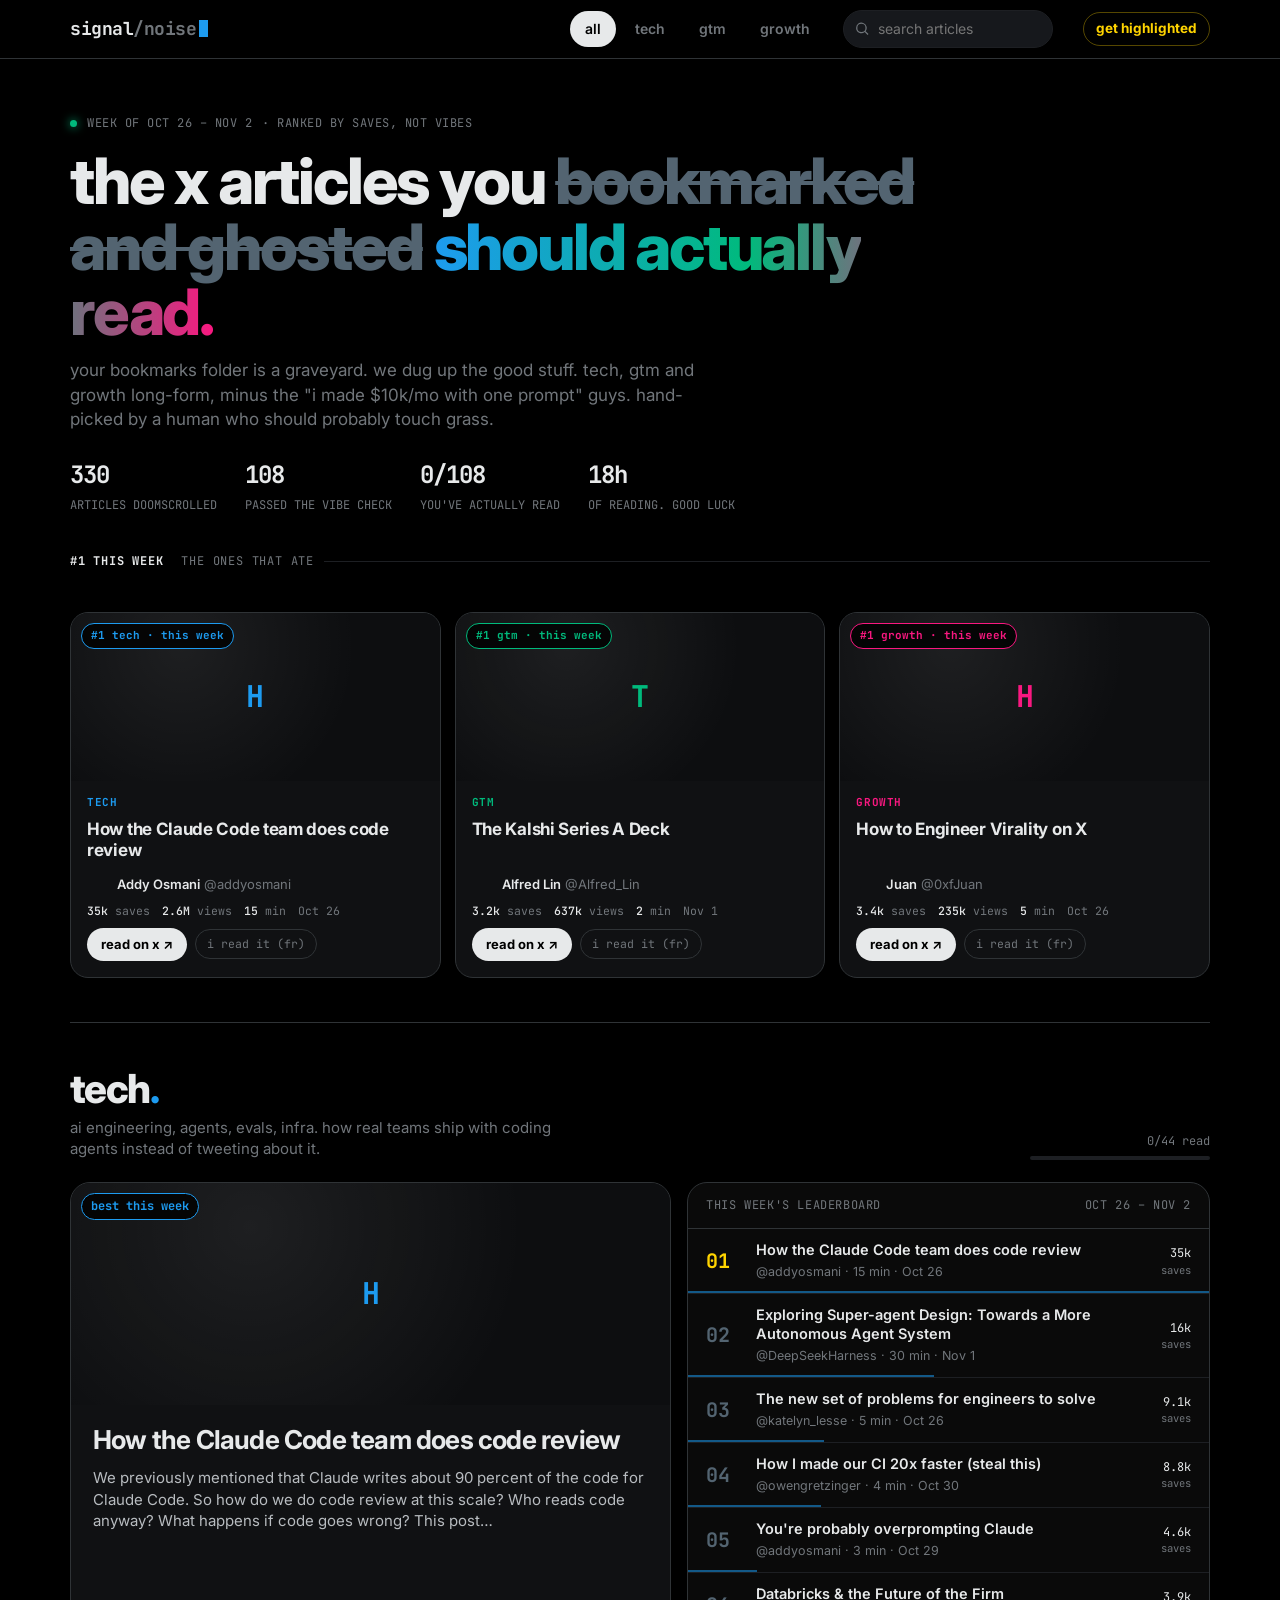
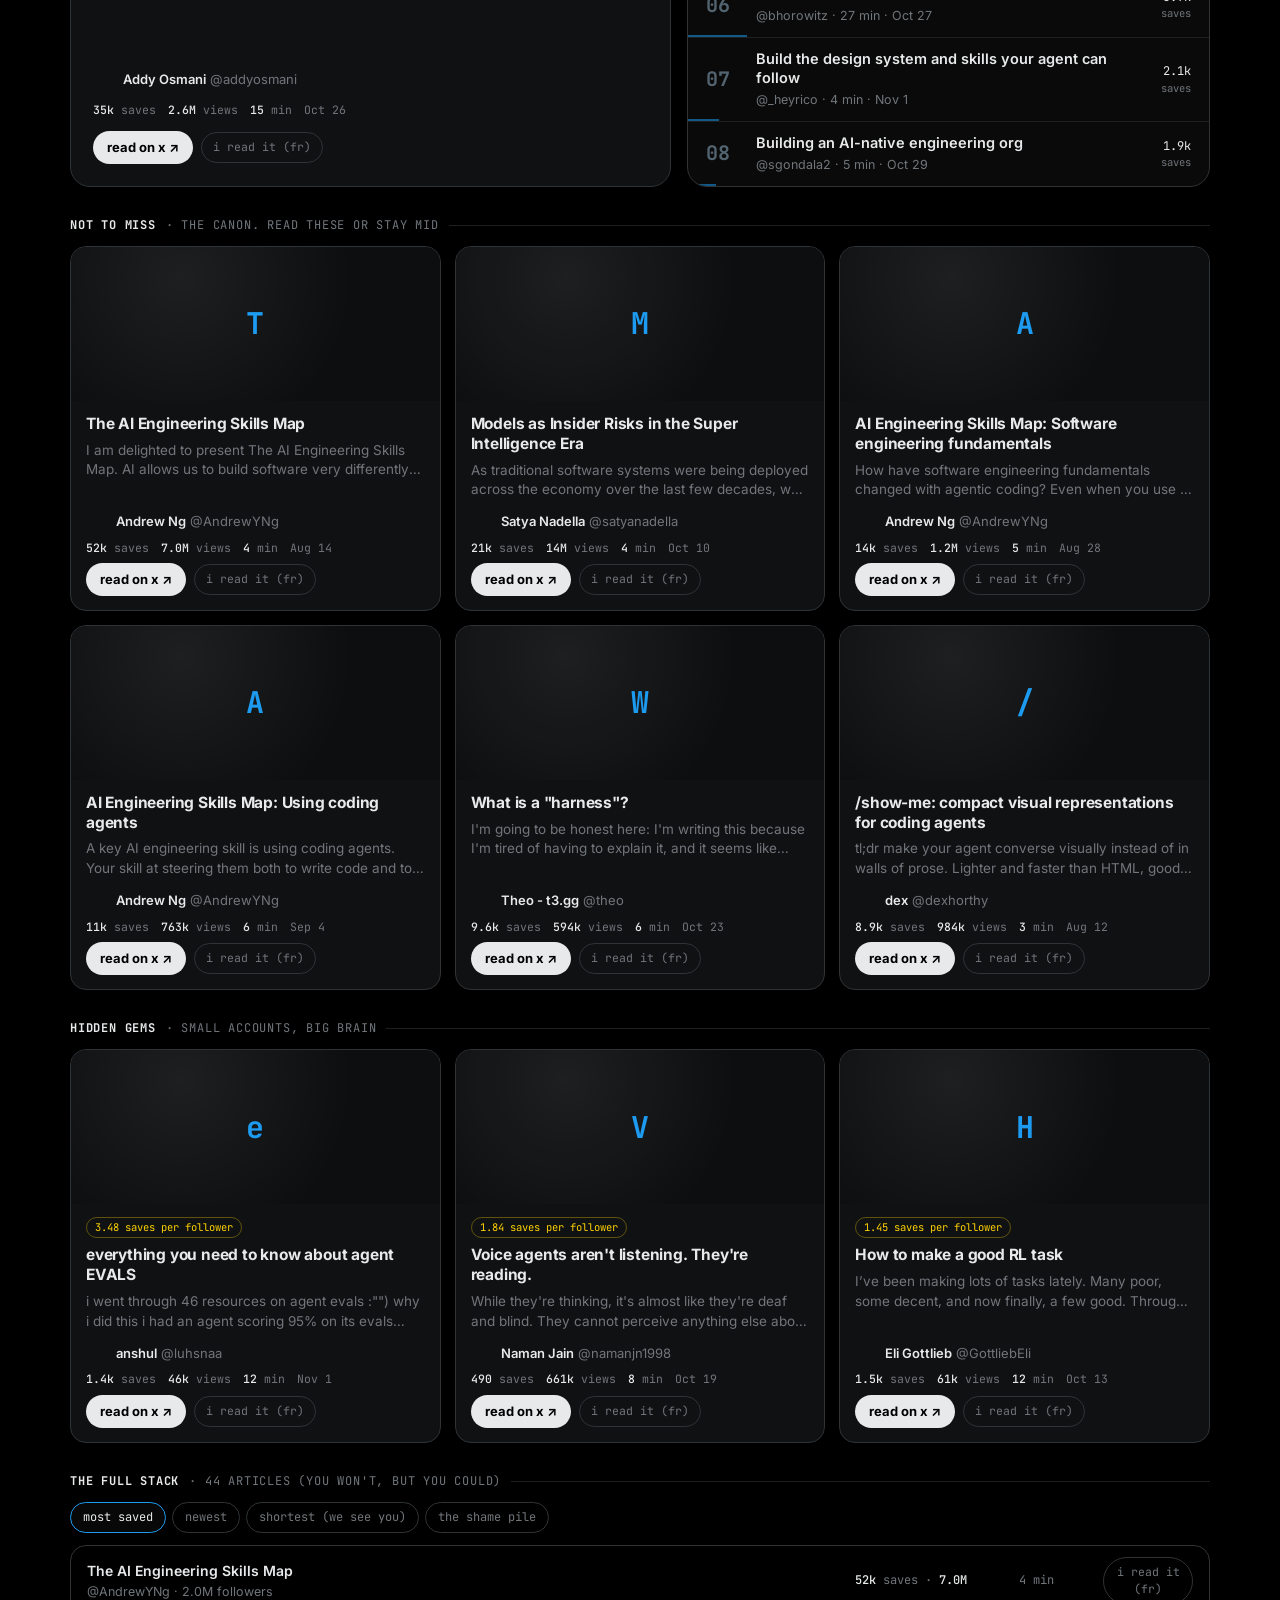
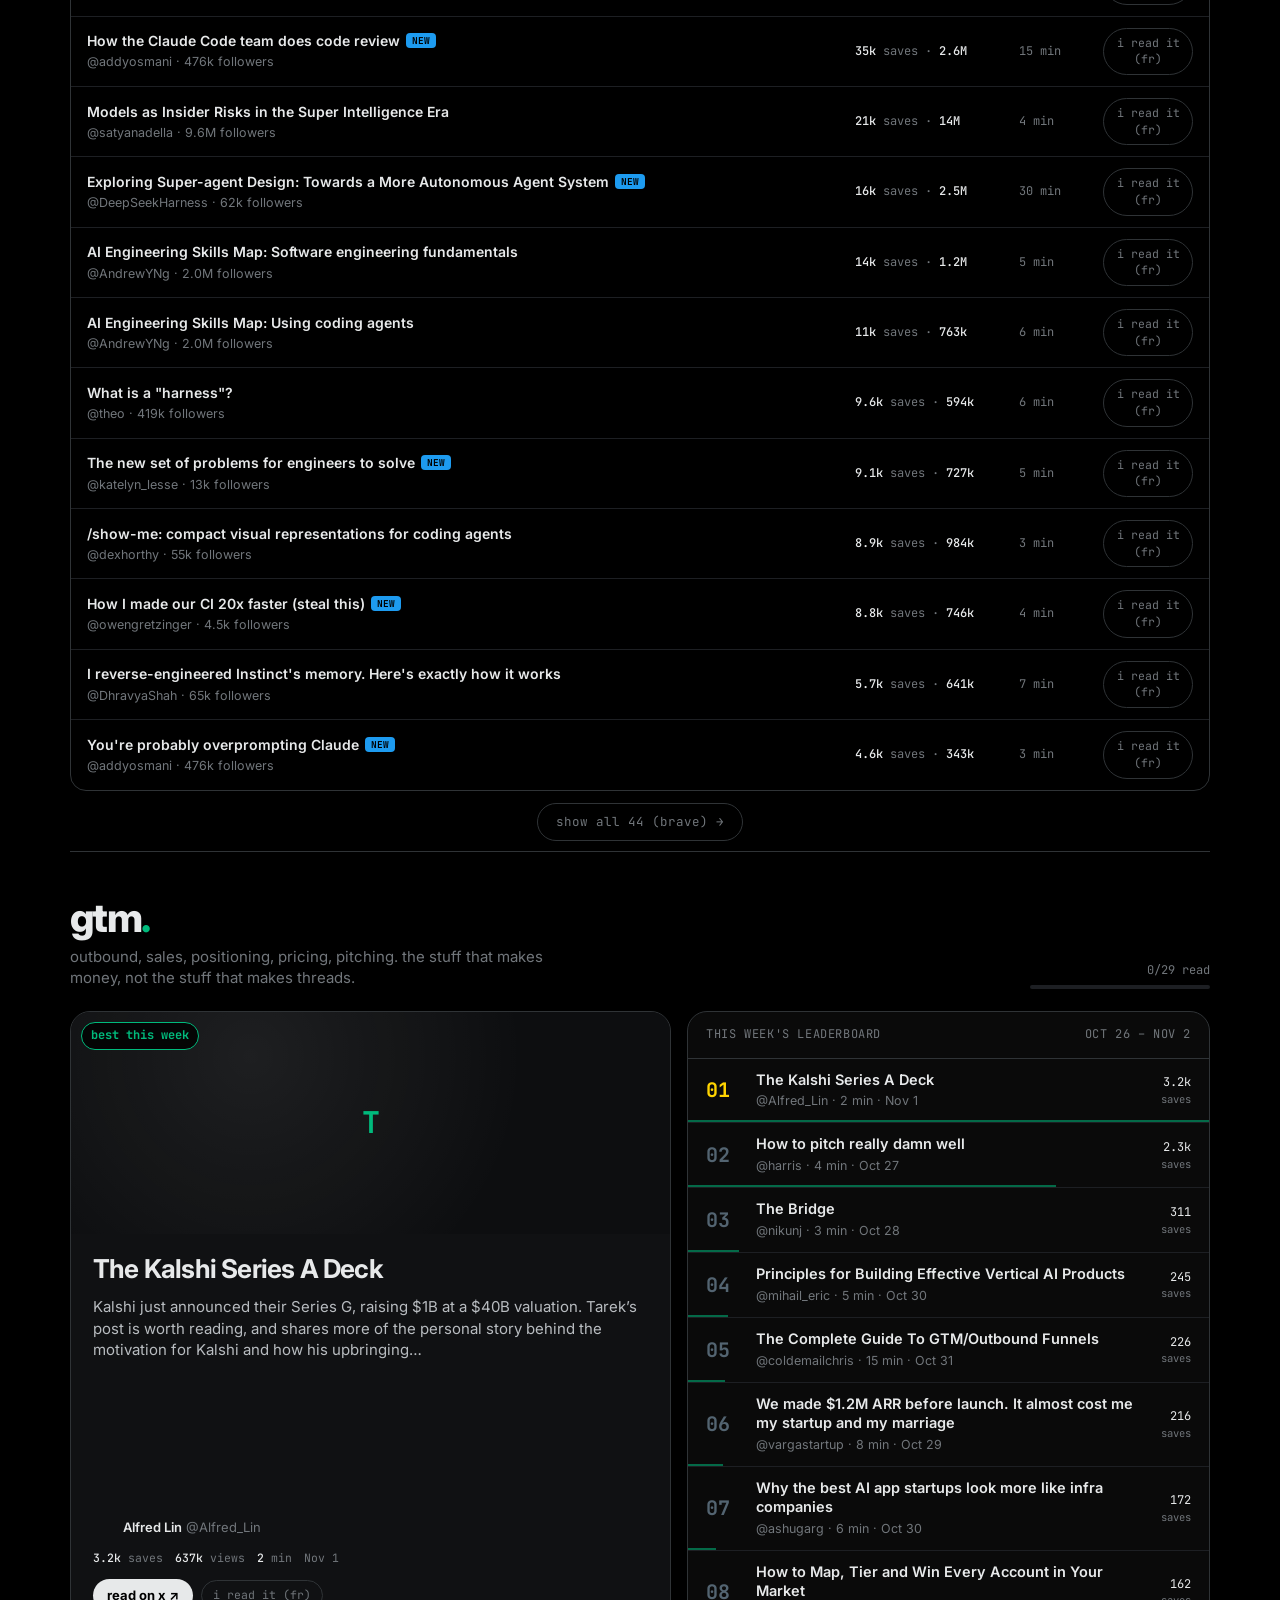
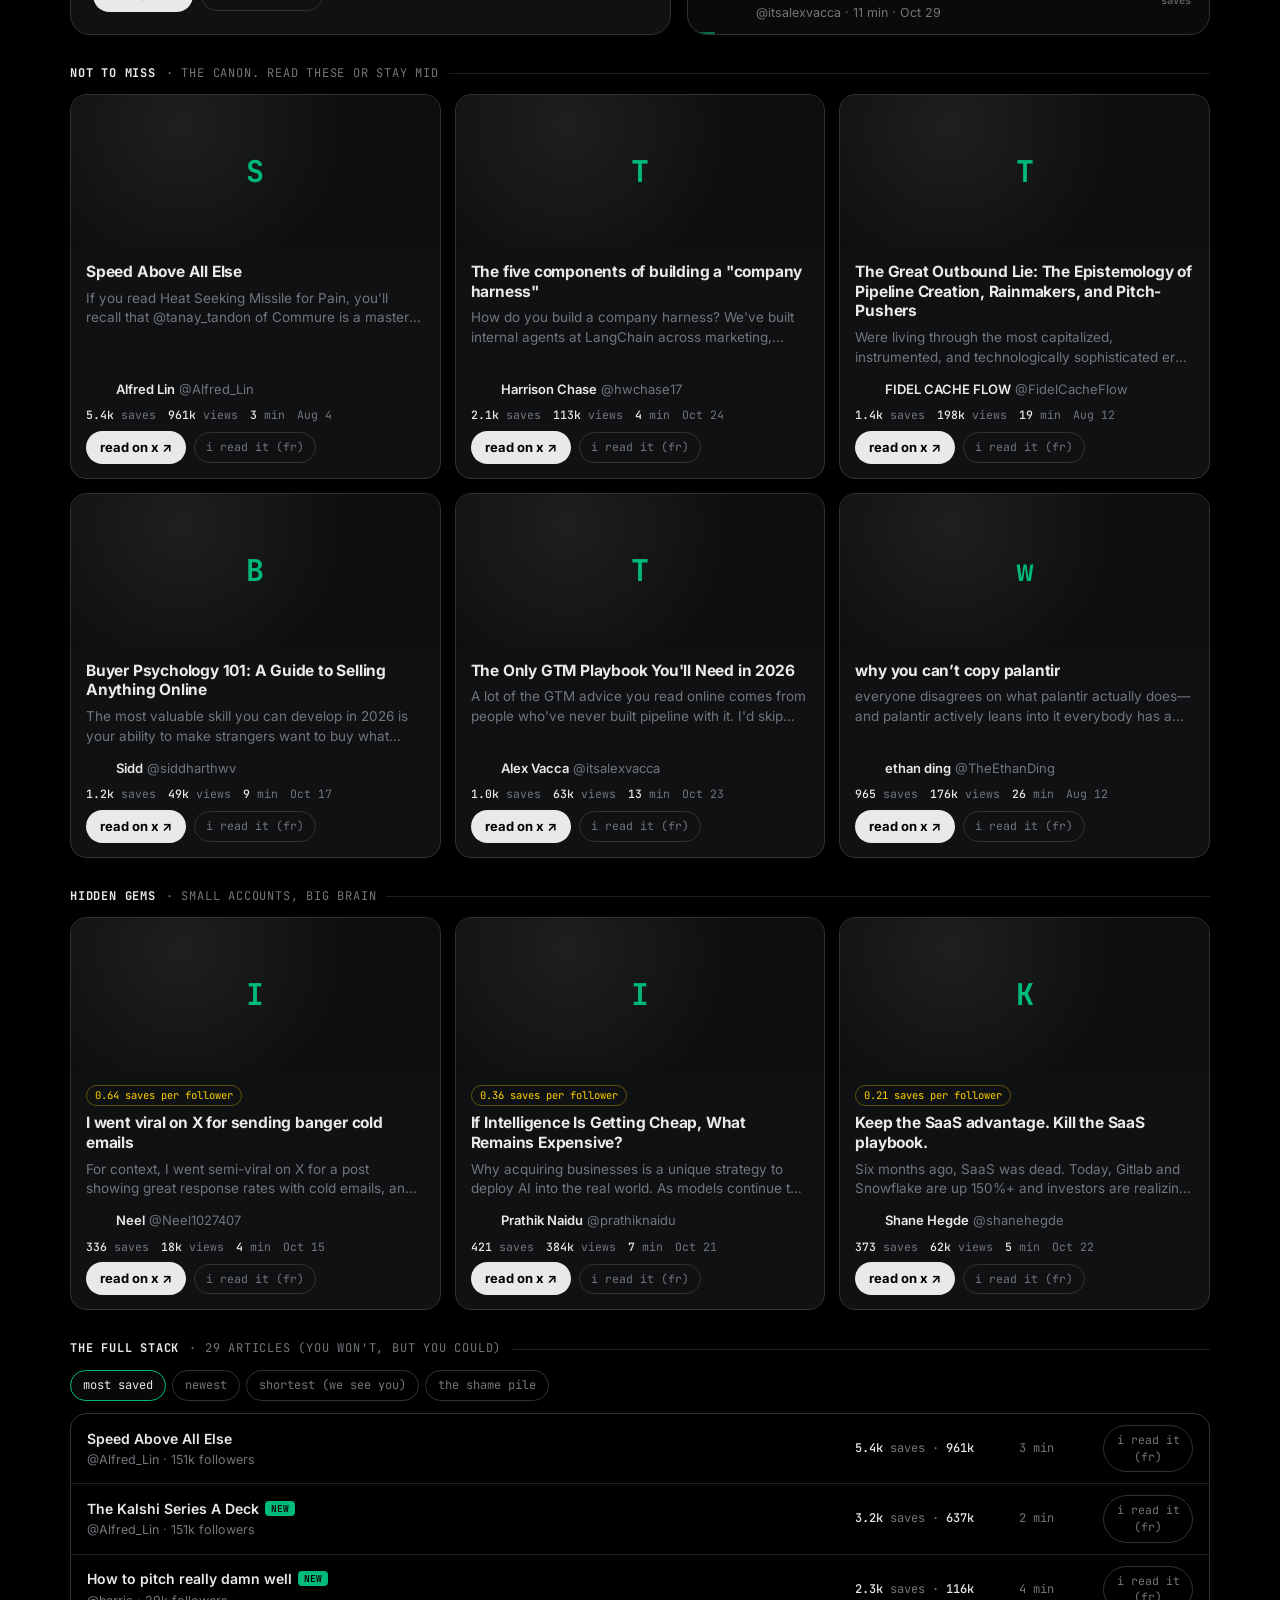
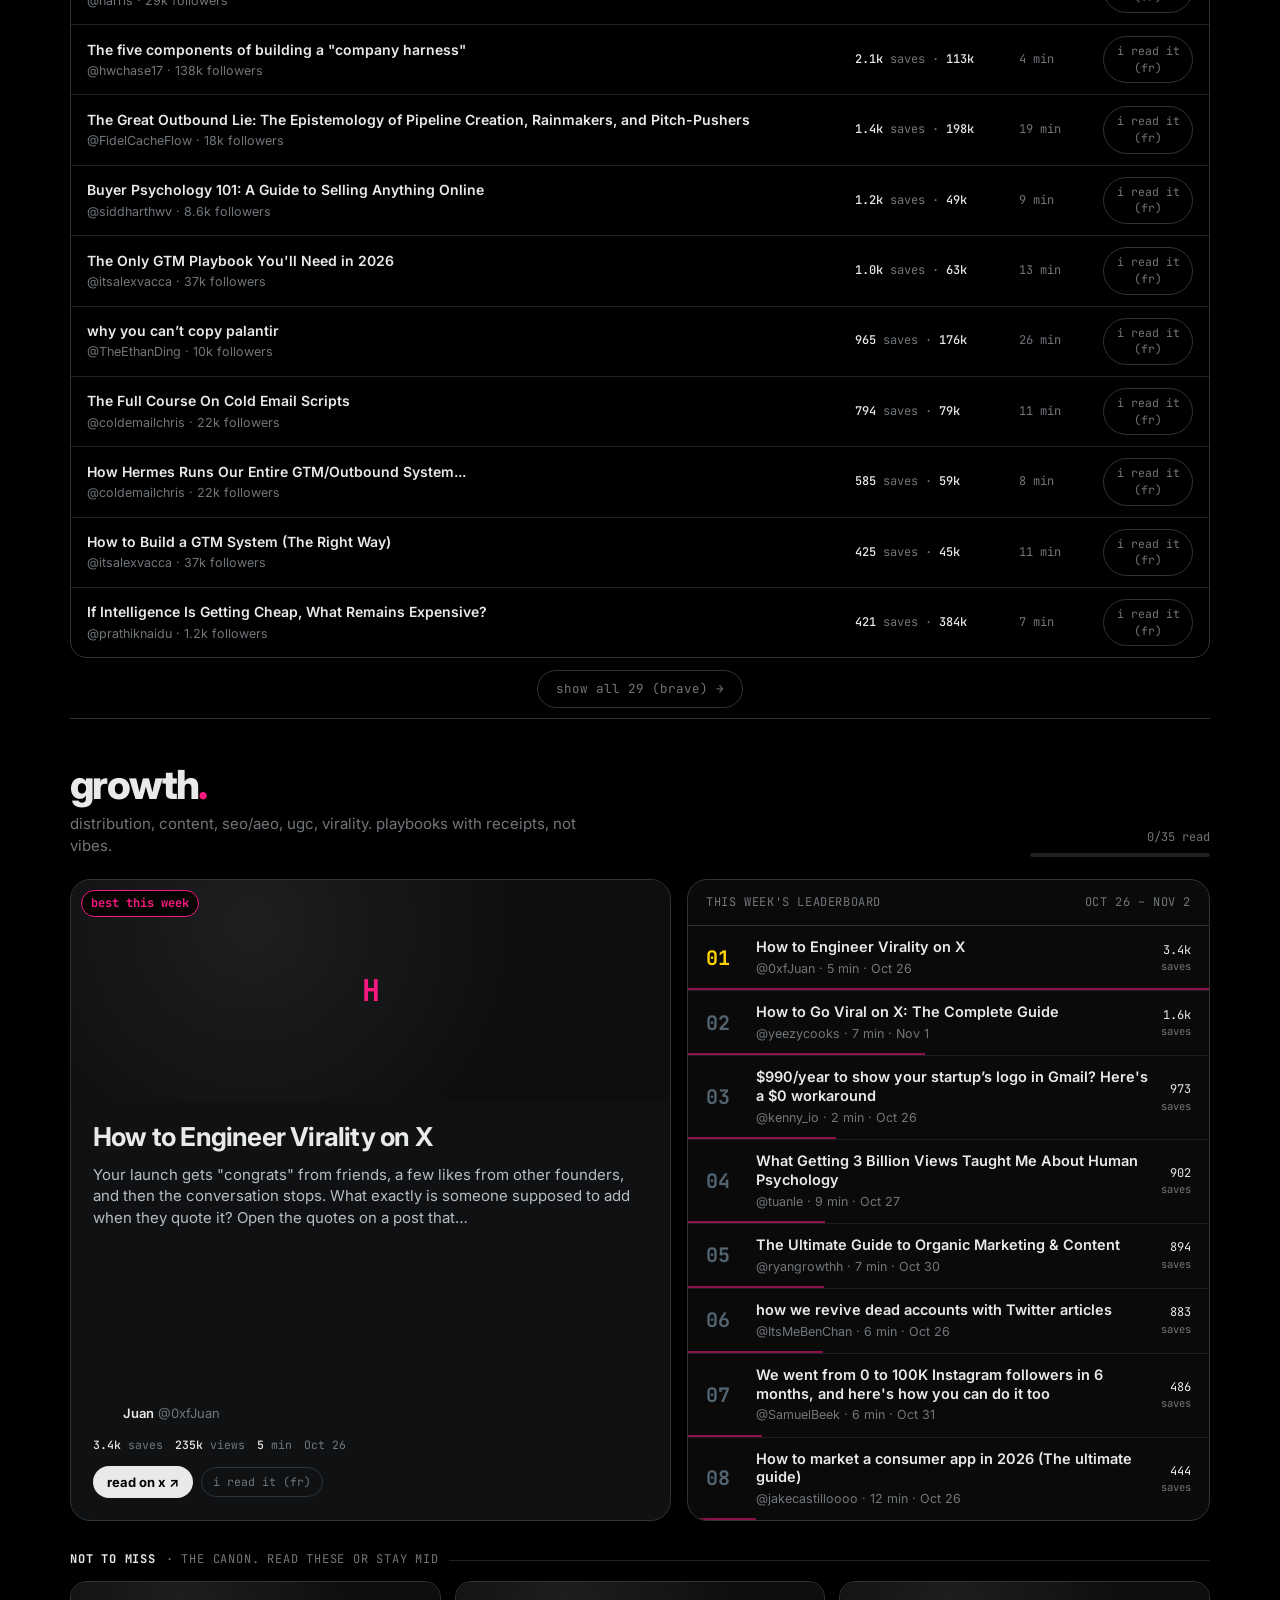
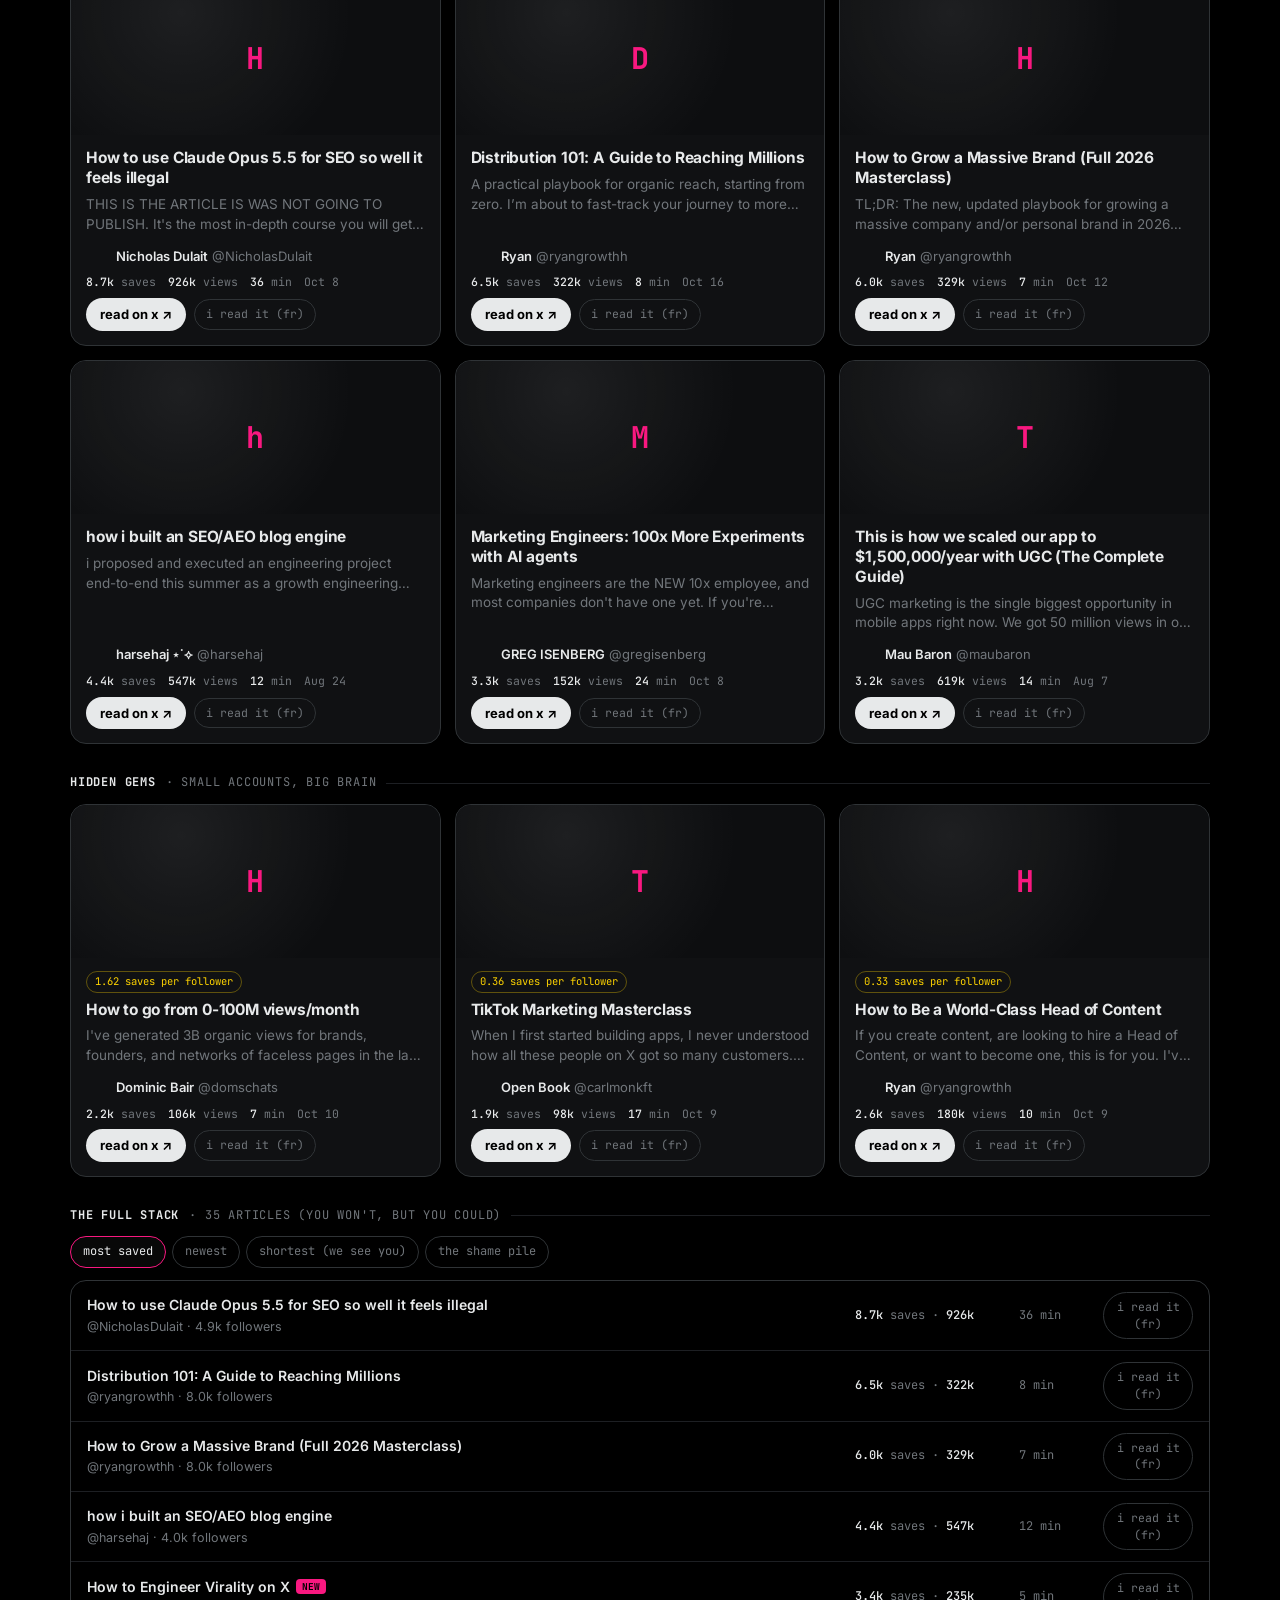
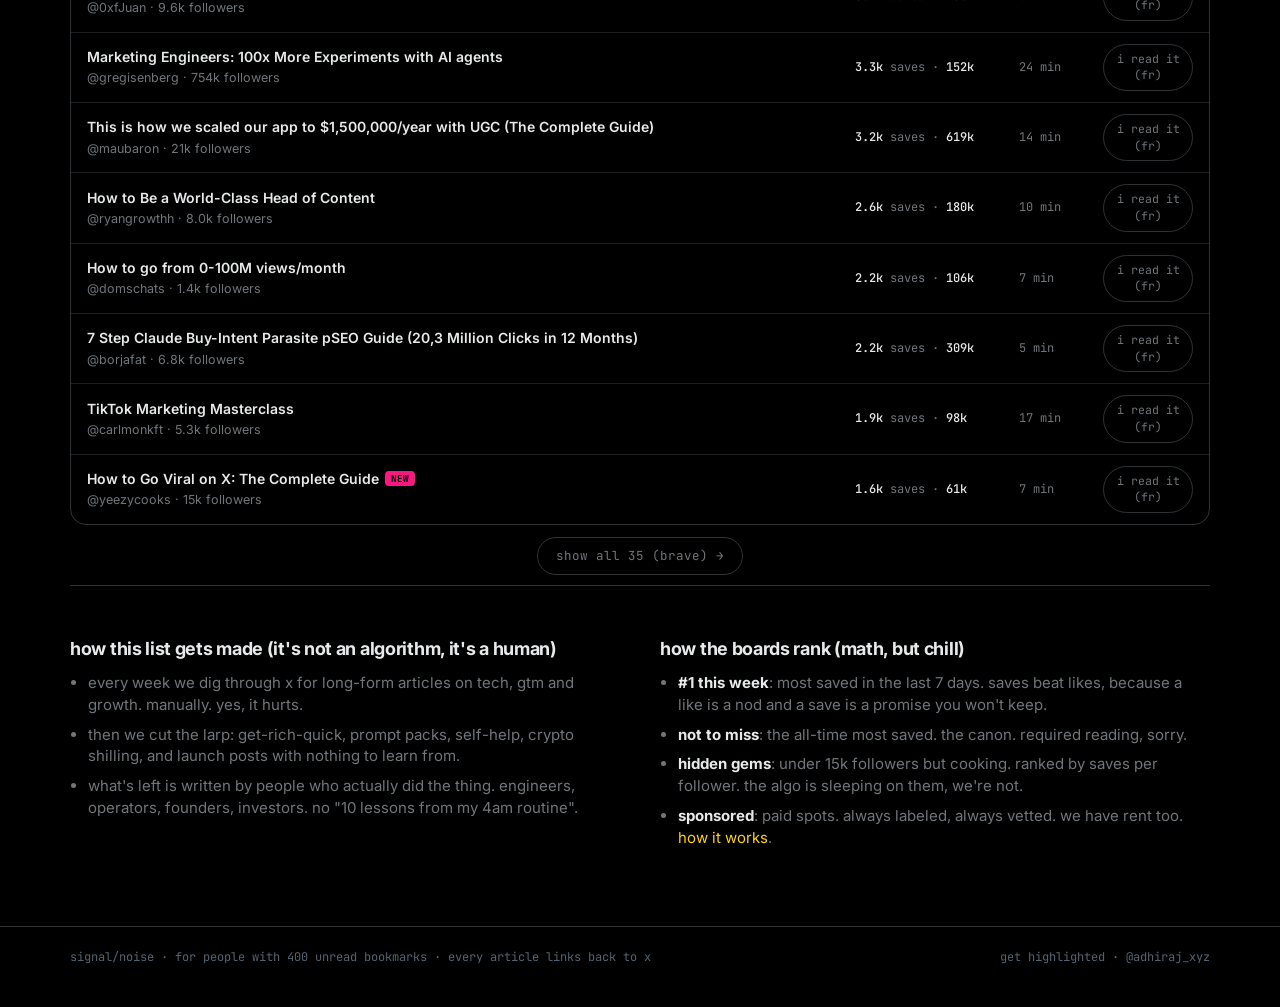
==== index.html @ 2ed7dfb1 "simple static site: no login, no backend" ====
<!doctype html>
<html lang="en">
<head>
<meta charset="utf-8">
<meta name="viewport" content="width=device-width,initial-scale=1">
<title>signal/noise · the x articles worth reading (no larp)</title>
<meta name="description" content="Your X bookmarks are a graveyard. We dug up the good tech, GTM and growth articles. Hand-picked, no larp, ranked weekly by saves.">
<meta name="robots" content="index,follow">
<meta property="og:title" content="signal/noise · the x articles worth reading">
<meta property="og:description" content="Your X bookmarks are a graveyard. We dug up the good tech, GTM and growth articles. Hand-picked, no larp, ranked weekly by saves.">
<meta property="og:type" content="website">
<meta name="twitter:card" content="summary_large_image">
<meta name="theme-color" content="#000000">
<link rel="icon" href="data:image/svg+xml,%3Csvg xmlns='http://www.w3.org/2000/svg' viewBox='0 0 32 32'%3E%3Crect width='32' height='32' rx='7' fill='%23000'/%3E%3Crect x='8' y='7' width='5' height='18' fill='%231d9bf0'/%3E%3Crect x='15' y='12' width='4' height='13' fill='%2300ba7c'/%3E%3Crect x='21' y='17' width='4' height='8' fill='%23f91880'/%3E%3C/svg%3E">
<link rel="preconnect" href="https://fonts.googleapis.com">
<link rel="preconnect" href="https://fonts.gstatic.com" crossorigin>
<link href="https://fonts.googleapis.com/css2?family=Inter:wght@400;500;600;700;800&family=JetBrains+Mono:wght@400;500;700&display=swap" rel="stylesheet">
<link rel="stylesheet" href="styles.css">
</head>
<body><div class="top"><div class="wrap">
  <a class="logo" href="./">signal<span>/noise</span><i></i></a>
  <nav class="tabs">
    <button class="tab on" data-c="all">all</button>
    <button class="tab" data-c="tech">tech</button>
    <button class="tab" data-c="gtm">gtm</button>
    <button class="tab" data-c="growth">growth</button>
  </nav>
  <label class="search"><svg viewBox="0 0 24 24"><path d="M10.25 3.75a6.5 6.5 0 1 0 0 13 6.5 6.5 0 0 0 0-13zm-8.5 6.5a8.5 8.5 0 1 1 15.18 5.26l4.66 4.66-1.42 1.42-4.66-4.66A8.5 8.5 0 0 1 1.75 10.25z"/></svg><input id="q" placeholder="search articles" aria-label="search articles"></label>
  <div class="navr"><a class="hl-link" href="highlight.html">get highlighted</a></div>
</div></div>
<main class="wrap">
  <section class="hero" id="hero">
    <div class="kicker"><span class="dot"></span><span id="weeklabel">this week</span> · ranked by saves, not vibes</div>
    <h1>the x articles you <s>bookmarked and ghosted</s> <em>should actually read.</em></h1>
    <p class="sub">your bookmarks folder is a graveyard. we dug up the good stuff. tech, gtm and growth long-form, minus the "i made $10k/mo with one prompt" guys. hand-picked by a human who should probably touch grass.</p>
    <div class="stats">
      <div class="stat"><b id="sScraped">–</b><span>articles doomscrolled</span></div>
      <div class="stat"><b id="sKept">–</b><span>passed the vibe check</span></div>
      <div class="stat"><b id="sReadTot">0</b><span>you've actually read</span></div>
      <div class="stat"><b id="sHours">0h</b><span>of reading. good luck</span></div>
    </div>
    <div class="h4" style="margin-top:38px"><b>#1 this week</b>&nbsp;the ones that ate</div>
    <div class="podium" id="podium"></div>
    <div id="frontspons"></div>
  </section>
  <div id="sections"><div class="empty">filtering out the larp…</div></div>
  <section class="method">
    <div>
      <h4>how this list gets made (it's not an algorithm, it's a human)</h4>
      <ul>
        <li>every week we dig through x for long-form articles on tech, gtm and growth. manually. yes, it hurts.</li>
        <li>then we cut the larp: get-rich-quick, prompt packs, self-help, crypto shilling, and launch posts with nothing to learn from.</li>
        <li>what's left is written by people who actually did the thing. engineers, operators, founders, investors. no "10 lessons from my 4am routine".</li>
      </ul>
    </div>
    <div>
      <h4>how the boards rank (math, but chill)</h4>
      <ul>
        <li><b style="color:var(--tx)">#1 this week</b>: most saved in the last 7 days. saves beat likes, because a like is a nod and a save is a promise you won't keep.</li>
        <li><b style="color:var(--tx)">not to miss</b>: the all-time most saved. the canon. required reading, sorry.</li>
        <li><b style="color:var(--tx)">hidden gems</b>: under 15k followers but cooking. ranked by saves per follower. the algo is sleeping on them, we're not.</li>
        <li><b style="color:var(--tx)">sponsored</b>: paid spots. always labeled, always vetted. we have rent too. <a href="highlight.html" style="color:var(--gold)">how it works</a>.</li>
      </ul>
    </div>
  </section>
</main><footer><div class="wrap" style="display:flex;justify-content:space-between;gap:16px;flex-wrap:wrap">
  <span>signal/noise · for people with 400 unread bookmarks · every article links back to x</span>
  <span><a href="highlight.html">get highlighted</a> · <a href="https://x.com/adhiraj_xyz" target="_blank" rel="noopener">@adhiraj_xyz</a></span>
</div></footer>
<script src="js/home.js"></script>
</body>
</html>
---- styles.css ----
:root{
  --bg:#000;--panel:#0a0a0a;--card:#101113;--line:#2f3336;--line2:#1d1f23;
  --tx:#e7e9ea;--mut:#71767b;--mut2:#536471;
  --tech:#1d9bf0;--gtm:#00ba7c;--growth:#f91880;--gold:#ffd400;
  --mono:'JetBrains Mono',ui-monospace,Menlo,monospace;
}
*{box-sizing:border-box;margin:0;padding:0}
html{scroll-behavior:smooth}
body{background:var(--bg);color:var(--tx);font-family:Inter,system-ui,-apple-system,Segoe UI,sans-serif;font-size:15px;line-height:1.45;-webkit-font-smoothing:antialiased}
a{color:inherit;text-decoration:none}
button{font:inherit;color:inherit;background:none;border:0;cursor:pointer}
img{display:block}
.wrap{max-width:1180px;margin:0 auto;padding:0 20px}

/* top bar */
.top{position:sticky;top:0;z-index:20;background:rgba(0,0,0,.72);backdrop-filter:blur(14px);border-bottom:1px solid var(--line)}
.top .wrap{display:flex;align-items:center;gap:18px;height:58px}
.logo{font-family:var(--mono);font-weight:700;font-size:18px;letter-spacing:-.5px;white-space:nowrap}
.logo span{color:var(--mut)}
.logo i{font-style:normal;display:inline-block;width:9px;height:17px;background:var(--tech);margin-left:3px;vertical-align:-2px;animation:blink 1.1s steps(1) infinite}
@keyframes blink{50%{opacity:0}}
.tabs{display:flex;gap:4px;margin-left:auto}
.tabs.hide{display:none}
.tab{padding:7px 14px;border-radius:999px;font-weight:600;font-size:14px;color:var(--mut);border:1px solid transparent;transition:.15s}
.tab:hover{color:var(--tx);background:#16181c}
.tab.on{color:#000;background:var(--tx)}
.tab[data-c=tech].on{background:var(--tech);color:#fff}
.tab[data-c=gtm].on{background:var(--gtm);color:#fff}
.tab[data-c=growth].on{background:var(--growth);color:#fff}
.search{position:relative}
.search input{width:210px;background:#16181c;border:1px solid var(--line2);border-radius:999px;padding:8px 14px 8px 34px;color:var(--tx);font:inherit;font-size:14px;outline:none}
.search input:focus{border-color:var(--tech);background:#000}
.search svg{position:absolute;left:12px;top:50%;transform:translateY(-50%);width:15px;fill:var(--mut)}

/* hero */
.hero{padding:56px 0 34px;border-bottom:1px solid var(--line)}
.kicker{font-family:var(--mono);font-size:12px;color:var(--mut);letter-spacing:.5px;text-transform:uppercase;display:flex;gap:10px;align-items:center;flex-wrap:wrap}
.kicker .dot{width:7px;height:7px;border-radius:50%;background:var(--gtm);box-shadow:0 0 10px var(--gtm)}
h1{font-size:clamp(34px,5.4vw,64px);line-height:1.02;letter-spacing:-2.2px;font-weight:800;margin:16px 0 14px;max-width:880px}
h1 s{color:var(--mut2);text-decoration-thickness:4px}
h1 em{font-style:normal;background:linear-gradient(90deg,var(--tech),var(--gtm) 55%,var(--growth));-webkit-background-clip:text;background-clip:text;color:transparent}
.sub{color:var(--mut);font-size:17px;max-width:640px}
.stats{display:flex;gap:28px;margin-top:26px;flex-wrap:wrap}
.stat b{display:block;font-family:var(--mono);font-size:24px;font-weight:700;letter-spacing:-1px}
.stat span{font-size:12px;color:var(--mut);font-family:var(--mono);text-transform:uppercase}

/* podium */
.podium{display:grid;grid-template-columns:repeat(3,1fr);gap:14px;padding:30px 0 10px}
.pod{border:1px solid var(--line);border-radius:18px;overflow:hidden;background:var(--card);display:flex;flex-direction:column;transition:.18s;position:relative}
.pod:hover{border-color:var(--c);transform:translateY(-2px)}
.pod .cv{aspect-ratio:2.2/1;overflow:hidden;background:#16181c}
.pod .cv img{width:100%;height:100%;object-fit:cover;transition:.4s}
.pod:hover .cv img{transform:scale(1.04)}
.pod .bd{padding:14px 16px 16px;display:flex;flex-direction:column;gap:8px;flex:1}
.pod h3{font-size:17px;line-height:1.25;letter-spacing:-.3px}
.lane{font-family:var(--mono);font-size:11px;font-weight:700;letter-spacing:.6px;text-transform:uppercase;color:var(--c)}
.crown{position:absolute;top:10px;left:10px;background:#000c;border:1px solid var(--c);color:var(--c);font-family:var(--mono);font-size:11px;font-weight:700;padding:4px 9px;border-radius:999px;backdrop-filter:blur(6px)}

/* sections */
.sec{padding:46px 0 10px;border-bottom:1px solid var(--line)}
.sechead{display:flex;align-items:flex-end;justify-content:space-between;gap:20px;margin-bottom:22px;flex-wrap:wrap}
.sechead h2{font-size:40px;letter-spacing:-1.6px;font-weight:800;line-height:1}
.sechead h2 span{color:var(--c)}
.sechead p{color:var(--mut);max-width:520px;margin-top:8px}
.prog{font-family:var(--mono);font-size:12px;color:var(--mut);text-align:right}
.bar{width:180px;height:4px;background:#1d1f23;border-radius:4px;margin-top:6px;overflow:hidden}
.bar i{display:block;height:100%;background:var(--c);transition:.3s}

.h4{font-family:var(--mono);font-size:12px;letter-spacing:.8px;text-transform:uppercase;color:var(--mut);margin:30px 0 12px;display:flex;align-items:center;gap:10px}
.h4::after{content:"";flex:1;height:1px;background:var(--line2)}
.h4 b{color:var(--tx)}

.grid1{display:grid;grid-template-columns:1.15fr 1fr;gap:16px}
.feat{border:1px solid var(--line);border-radius:20px;overflow:hidden;background:var(--card);display:flex;flex-direction:column;position:relative}
.feat .cv{aspect-ratio:2.7/1;background:#16181c;overflow:hidden}
.feat .cv img{width:100%;height:100%;object-fit:cover}
.feat .bd{padding:20px 22px 22px;display:flex;flex-direction:column;gap:12px;flex:1}
.feat h3{font-size:26px;line-height:1.15;letter-spacing:-.8px}
.feat p{color:#b8bcc0;font-size:15px}
.feat .crown{font-size:12px}

.board{border:1px solid var(--line);border-radius:20px;background:var(--panel);overflow:hidden}
.board .bh{padding:14px 18px;border-bottom:1px solid var(--line);display:flex;justify-content:space-between;font-family:var(--mono);font-size:12px;color:var(--mut);text-transform:uppercase;letter-spacing:.6px}
.row{display:grid;grid-template-columns:38px 1fr auto;gap:12px;align-items:center;padding:12px 18px;border-bottom:1px solid var(--line2);transition:.12s;position:relative}
.row:last-child{border-bottom:0}
.row:hover{background:#0f1012}
.rk{font-family:var(--mono);font-weight:700;font-size:20px;color:var(--mut2)}
.row:nth-child(2) .rk{color:var(--gold)}
.row .tt{font-weight:600;font-size:14.5px;line-height:1.3;display:-webkit-box;-webkit-line-clamp:2;-webkit-box-orient:vertical;overflow:hidden}
.row .mt{font-size:12.5px;color:var(--mut);margin-top:3px}
.sv{font-family:var(--mono);font-size:12px;color:var(--tx);text-align:right;white-space:nowrap}
.sv small{display:block;color:var(--mut);font-size:10.5px}
.meter{position:absolute;left:0;bottom:0;height:2px;background:var(--c);opacity:.55}

.cards{display:grid;grid-template-columns:repeat(3,1fr);gap:14px}
.card{border:1px solid var(--line);border-radius:16px;background:var(--card);overflow:hidden;display:flex;flex-direction:column;transition:.16s;position:relative}
.card:hover{border-color:#536471}
.card .cv{aspect-ratio:2.4/1;background:#16181c;overflow:hidden}
.card .cv img{width:100%;height:100%;object-fit:cover}
.card .bd{padding:13px 15px 14px;display:flex;flex-direction:column;gap:7px;flex:1}
.card h3{font-size:15.5px;line-height:1.28;letter-spacing:-.2px}
.card p{font-size:13.5px;color:var(--mut);display:-webkit-box;-webkit-line-clamp:2;-webkit-box-orient:vertical;overflow:hidden}
.gem{font-family:var(--mono);font-size:10.5px;color:var(--gold);border:1px solid #ffd40055;border-radius:999px;padding:2px 8px;align-self:flex-start}

.by{display:flex;align-items:center;gap:8px;font-size:13px;color:var(--mut);margin-top:auto;padding-top:4px}
.by img{width:22px;height:22px;border-radius:50%;background:#222}
.by b{color:var(--tx);font-weight:600}
.nums{display:flex;gap:12px;font-family:var(--mono);font-size:11.5px;color:var(--mut);flex-wrap:wrap}
.nums span b{color:var(--tx);font-weight:500}
.actions{display:flex;gap:8px;align-items:center}
.read{font-size:13px;font-weight:700;padding:7px 14px;border-radius:999px;background:var(--tx);color:#000;transition:.15s}
.read:hover{background:#d7dbdc}
.chk{font-family:var(--mono);font-size:11.5px;color:var(--mut);padding:6px 11px;border-radius:999px;border:1px solid var(--line);transition:.15s}
.chk:hover{color:var(--tx);border-color:var(--mut2)}
.chk.done{color:var(--gtm);border-color:#00ba7c66}
.isread{opacity:.5}
.isread:hover{opacity:1}
.ph{width:100%;height:100%;display:flex;align-items:center;justify-content:center;font-family:var(--mono);font-size:30px;font-weight:700;color:var(--c);background:radial-gradient(circle at 30% 20%,#ffffff12,transparent 60%),#0d0e10}

/* full list */
.ctrl{display:flex;gap:6px;flex-wrap:wrap;margin-bottom:12px}
.pill{font-family:var(--mono);font-size:12px;padding:6px 12px;border-radius:999px;border:1px solid var(--line);color:var(--mut)}
.pill.on{color:var(--tx);border-color:var(--c);background:#ffffff08}
.list{border:1px solid var(--line);border-radius:16px;overflow:hidden}
.li{display:grid;grid-template-columns:1fr 150px 70px 90px;gap:14px;align-items:center;padding:11px 16px;border-bottom:1px solid var(--line2);font-size:14px}
.li:last-child{border-bottom:0}
.li:hover{background:#0c0d0f}
.li .t{font-weight:600}
.li .t small{display:block;font-weight:400;color:var(--mut);font-size:12.5px;margin-top:2px}
.li .m{font-family:var(--mono);font-size:12px;color:var(--mut)}
.li .m b{color:var(--tx);font-weight:500}
.new{font-family:var(--mono);font-size:9.5px;font-weight:700;color:#000;background:var(--c);padding:1px 6px;border-radius:4px;margin-left:6px;vertical-align:2px}
.more{display:block;margin:12px auto 0;font-family:var(--mono);font-size:12.5px;color:var(--mut);padding:9px 18px;border:1px solid var(--line);border-radius:999px}
.more:hover{color:var(--tx)}
.empty{padding:30px;text-align:center;color:var(--mut);font-family:var(--mono);font-size:13px}

.method{padding:50px 0 70px;display:grid;grid-template-columns:1fr 1fr;gap:40px;color:var(--mut)}
.method h4{color:var(--tx);font-size:18px;margin-bottom:10px;letter-spacing:-.3px}
.method li{margin:0 0 8px 18px}
.method code{font-family:var(--mono);font-size:12.5px;background:#16181c;padding:1px 6px;border-radius:5px;color:var(--tx)}
footer{border-top:1px solid var(--line);padding:22px 0 40px;font-family:var(--mono);font-size:12px;color:var(--mut2)}

.hide{display:none!important}
@media(max-width:900px){
  .podium,.cards{grid-template-columns:1fr 1fr}
  .grid1{grid-template-columns:1fr}
  .search input{width:140px}
  .li{grid-template-columns:1fr 80px}
  .li .hm{display:none}
  .method{grid-template-columns:1fr}
}
@media(max-width:620px){
  .podium,.cards{grid-template-columns:1fr}
  .top .wrap{height:auto;flex-wrap:wrap;padding-top:10px;padding-bottom:10px}
  .tabs{margin-left:0;order:3;width:100%;overflow-x:auto}
  .search{margin-left:auto}
  .sechead h2{font-size:32px}
}

/* ---------- app additions ---------- */
.navr{display:flex;align-items:center;gap:10px;margin-left:12px}
.nl{font-size:14px;font-weight:600;color:var(--mut);padding:7px 10px;border-radius:999px}
.nl:hover{color:var(--tx)}
.hl-link{color:var(--gold);border:1px solid #ffd40055;padding:6px 12px;border-radius:999px;font-size:13.5px;font-weight:700;white-space:nowrap}
.hl-link:hover{background:#ffd40014}
.btn{display:inline-flex;align-items:center;justify-content:center;gap:6px;font-weight:700;font-size:14px;padding:9px 16px;border-radius:999px;background:var(--tx);color:#000;border:1px solid var(--tx);transition:.15s;white-space:nowrap}
.btn:hover{background:#d7dbdc}
.btn:disabled{opacity:.5;cursor:not-allowed}
.btn.ghost{background:transparent;color:var(--tx);border-color:var(--line)}
.btn.ghost:hover{border-color:var(--mut2);background:#ffffff08}
.btn.gold{background:var(--gold);border-color:var(--gold);color:#000}
.btn.gold:hover{filter:brightness(.92)}
.btn.danger{background:transparent;color:#f4212e;border-color:#f4212e66}
.btn.sm{padding:6px 12px;font-size:12.5px}
.btn.wide{width:100%;padding:12px}
.me{width:32px;height:32px;border-radius:50%;background:linear-gradient(135deg,var(--tech),var(--growth));color:#fff;font-weight:800;display:flex;align-items:center;justify-content:center;font-size:14px}

.authwrap{min-height:calc(100vh - 140px);display:flex;align-items:center;justify-content:center;padding:40px 20px}
.authcard{width:100%;max-width:420px;border:1px solid var(--line);border-radius:22px;background:var(--panel);padding:30px 28px}
.authcard h1{font-size:30px;letter-spacing:-1px;margin:0 0 6px}
.authcard .sub{font-size:15px;margin-bottom:22px}
.field{display:flex;flex-direction:column;gap:6px;margin-bottom:14px}
.field label{font-size:13px;font-weight:600;color:#c4c8cc}
.field input,.field select,.field textarea{background:#000;border:1px solid var(--line);border-radius:12px;padding:11px 13px;color:var(--tx);font:inherit;font-size:15px;outline:none;transition:.15s;width:100%}
.field textarea{min-height:80px;resize:vertical}
.field input:focus,.field select:focus,.field textarea:focus{border-color:var(--tech);box-shadow:0 0 0 3px #1d9bf022}
.field small{color:var(--mut);font-size:12px}
.msg{font-size:13.5px;border-radius:10px;padding:10px 12px;margin-bottom:14px;display:none}
.msg.err{display:block;color:#ff6b74;background:#f4212e14;border:1px solid #f4212e44}
.msg.ok{display:block;color:#3ddc97;background:#00ba7c14;border:1px solid #00ba7c44}
.alt{margin-top:18px;text-align:center;font-size:14px;color:var(--mut)}
.alt a{color:var(--tech);font-weight:600}
.perks{margin:18px 0 0;padding:16px;border:1px dashed var(--line);border-radius:14px;font-size:13.5px;color:var(--mut);list-style:none}
.perks li{margin:4px 0}.perks li::before{content:"→ ";color:var(--gtm)}

.page{padding:48px 0 70px}
.page h1{font-size:clamp(32px,4.6vw,54px);letter-spacing:-2px;line-height:1.04;margin:14px 0 14px}
.panel{border:1px solid var(--line);border-radius:18px;background:var(--panel);padding:22px}
.panel h3{font-size:18px;letter-spacing:-.3px;margin-bottom:12px}
.two{display:grid;grid-template-columns:1fr 1fr;gap:16px}
.toggle{display:flex;align-items:center;gap:10px;font-size:14px;color:#c4c8cc;cursor:pointer}
.toggle input{width:18px;height:18px;accent-color:var(--gtm)}

/* highlight page */
.tiers{display:grid;grid-template-columns:1fr 1fr;gap:16px;margin:28px 0}
.tier{display:flex;flex-direction:column;justify-content:flex-start;align-items:stretch;border:1px solid var(--line);border-radius:20px;padding:24px;background:var(--card);cursor:pointer;transition:.15s;position:relative;text-align:left;width:100%}
.tier:hover{border-color:var(--mut2)}
.tier.on{border-color:var(--gold);box-shadow:0 0 0 1px var(--gold),0 10px 40px #ffd40012}
.tier .tn{font-family:var(--mono);font-size:12px;text-transform:uppercase;letter-spacing:.7px;color:var(--mut)}
.tier .tp{font-size:40px;font-weight:800;letter-spacing:-1.5px;margin:8px 0 2px}
.tier .tp small{font-size:15px;color:var(--mut);font-weight:500;letter-spacing:0}
.tier ul{list-style:none;margin-top:14px;font-size:14px;color:#c4c8cc}
.tier li{margin:7px 0;padding-left:20px;position:relative}
.tier li::before{content:"✓";position:absolute;left:0;color:var(--gold);font-weight:700}
.tier .badge{position:absolute;top:18px;right:18px;font-family:var(--mono);font-size:10.5px;color:#000;background:var(--gold);padding:3px 8px;border-radius:999px;font-weight:700}
.hlgrid{display:grid;grid-template-columns:1.1fr .9fr;gap:20px;align-items:start}
.steps{counter-reset:s;list-style:none}
.steps li{counter-increment:s;padding:0 0 16px 40px;position:relative;color:var(--mut);font-size:14.5px}
.steps li b{color:var(--tx);display:block;font-size:15px;margin-bottom:2px}
.steps li::before{content:counter(s);position:absolute;left:0;top:0;width:26px;height:26px;border-radius:50%;border:1px solid var(--line);font-family:var(--mono);font-size:12px;display:flex;align-items:center;justify-content:center;color:var(--gold)}
.faq details{border-bottom:1px solid var(--line2);padding:14px 0}
.faq summary{cursor:pointer;font-weight:600;list-style:none}
.faq summary::after{content:"+";float:right;color:var(--mut);font-family:var(--mono)}
.faq details[open] summary::after{content:"–"}
.faq p{color:var(--mut);margin-top:8px;font-size:14.5px}
.preview-slot .card{max-width:100%}
.total{display:flex;justify-content:space-between;align-items:baseline;padding:14px 0;border-top:1px solid var(--line2);margin-top:6px}
.total b{font-size:24px;letter-spacing:-.8px}
.note{font-size:12.5px;color:var(--mut);margin-top:10px}
.mockspons{border:1px solid #ffd40055}

/* sponsored */
.spons-tag{position:absolute;top:10px;right:10px;font-family:var(--mono);font-size:10.5px;font-weight:700;color:#000;background:var(--gold);padding:3px 9px;border-radius:999px;z-index:2}
.sponsrow{display:grid;grid-template-columns:repeat(auto-fill,minmax(min(100%,560px),1fr));gap:14px;margin-top:6px}
.card.spons{border-color:#ffd40066;flex-direction:row;min-height:210px}
.card.spons .cv{width:44%;flex-shrink:0;aspect-ratio:auto}
.card.spons .spons-tag{left:10px;right:auto}
.preview-slot .card.spons{flex-direction:column}.preview-slot .card.spons .cv{width:100%;aspect-ratio:2.4/1}
@media(max-width:620px){.card.spons{flex-direction:column}.card.spons .cv{width:100%;aspect-ratio:2.4/1}}

/* admin */
.kpis{display:grid;grid-template-columns:repeat(6,1fr);gap:12px;margin:18px 0}
.kpi{border:1px solid var(--line);border-radius:14px;padding:14px 16px;background:var(--panel)}
.kpi span{font-family:var(--mono);font-size:11px;color:var(--mut);text-transform:uppercase;letter-spacing:.5px}
.kpi b{display:block;font-size:26px;letter-spacing:-1px;margin-top:4px}
.chart{display:flex;align-items:flex-end;gap:3px;height:160px;padding:10px 0 0}
.chart div{flex:1;background:var(--tech);border-radius:4px 4px 0 0;min-height:2px;position:relative;opacity:.85}
.chart div:hover{opacity:1}
.chart div i{position:absolute;inset:auto 0 0 0;background:var(--gtm);border-radius:4px 4px 0 0}
.chart-x{display:flex;justify-content:space-between;font-family:var(--mono);font-size:10.5px;color:var(--mut);margin-top:6px}
.legend{display:flex;gap:14px;font-size:12px;color:var(--mut);font-family:var(--mono)}
.legend i{display:inline-block;width:9px;height:9px;border-radius:2px;margin-right:5px;vertical-align:0}
.tbl{width:100%;border-collapse:collapse;font-size:13.5px}
.tbl th{text-align:left;font-family:var(--mono);font-size:11px;font-weight:500;text-transform:uppercase;color:var(--mut);padding:8px 10px;border-bottom:1px solid var(--line)}
.tbl td{padding:9px 10px;border-bottom:1px solid var(--line2);vertical-align:middle}
.tbl td.n{font-family:var(--mono);text-align:right}
.tbl tr:last-child td{border-bottom:0}
.adm-tabs{display:flex;gap:6px;margin:8px 0 6px;flex-wrap:wrap}
.status{font-family:var(--mono);font-size:11px;padding:2px 8px;border-radius:999px;border:1px solid var(--line)}
.status.paid{color:var(--gold);border-color:#ffd40066}.status.approved{color:var(--gtm);border-color:#00ba7c66}
.status.rejected,.status.refunded{color:#f4212e;border-color:#f4212e55}.status.created{color:var(--mut)}
.funnel div{display:grid;grid-template-columns:150px 1fr 50px;gap:10px;align-items:center;margin:8px 0;font-size:13px}
.funnel span.b{height:10px;border-radius:6px;background:var(--gold)}
.grid3{display:grid;grid-template-columns:repeat(3,1fr);gap:16px}
.toast{position:fixed;bottom:22px;left:50%;transform:translateX(-50%) translateY(20px);background:var(--tx);color:#000;font-weight:600;padding:10px 18px;border-radius:999px;font-size:14px;opacity:0;transition:.25s;z-index:50;pointer-events:none}
.toast.on{opacity:1;transform:translateX(-50%) translateY(0)}
.legal{max-width:720px}.legal h2{font-size:20px;margin:26px 0 8px}.legal p,.legal li{color:#c4c8cc;margin-bottom:10px}.legal ul{margin-left:20px}
@media(max-width:900px){.kpis{grid-template-columns:repeat(3,1fr)}.hlgrid,.two,.grid3,.tiers{grid-template-columns:1fr}.nl.hm{display:none}}
@media(max-width:620px){.kpis{grid-template-columns:1fr 1fr}.navr{margin-left:0}}
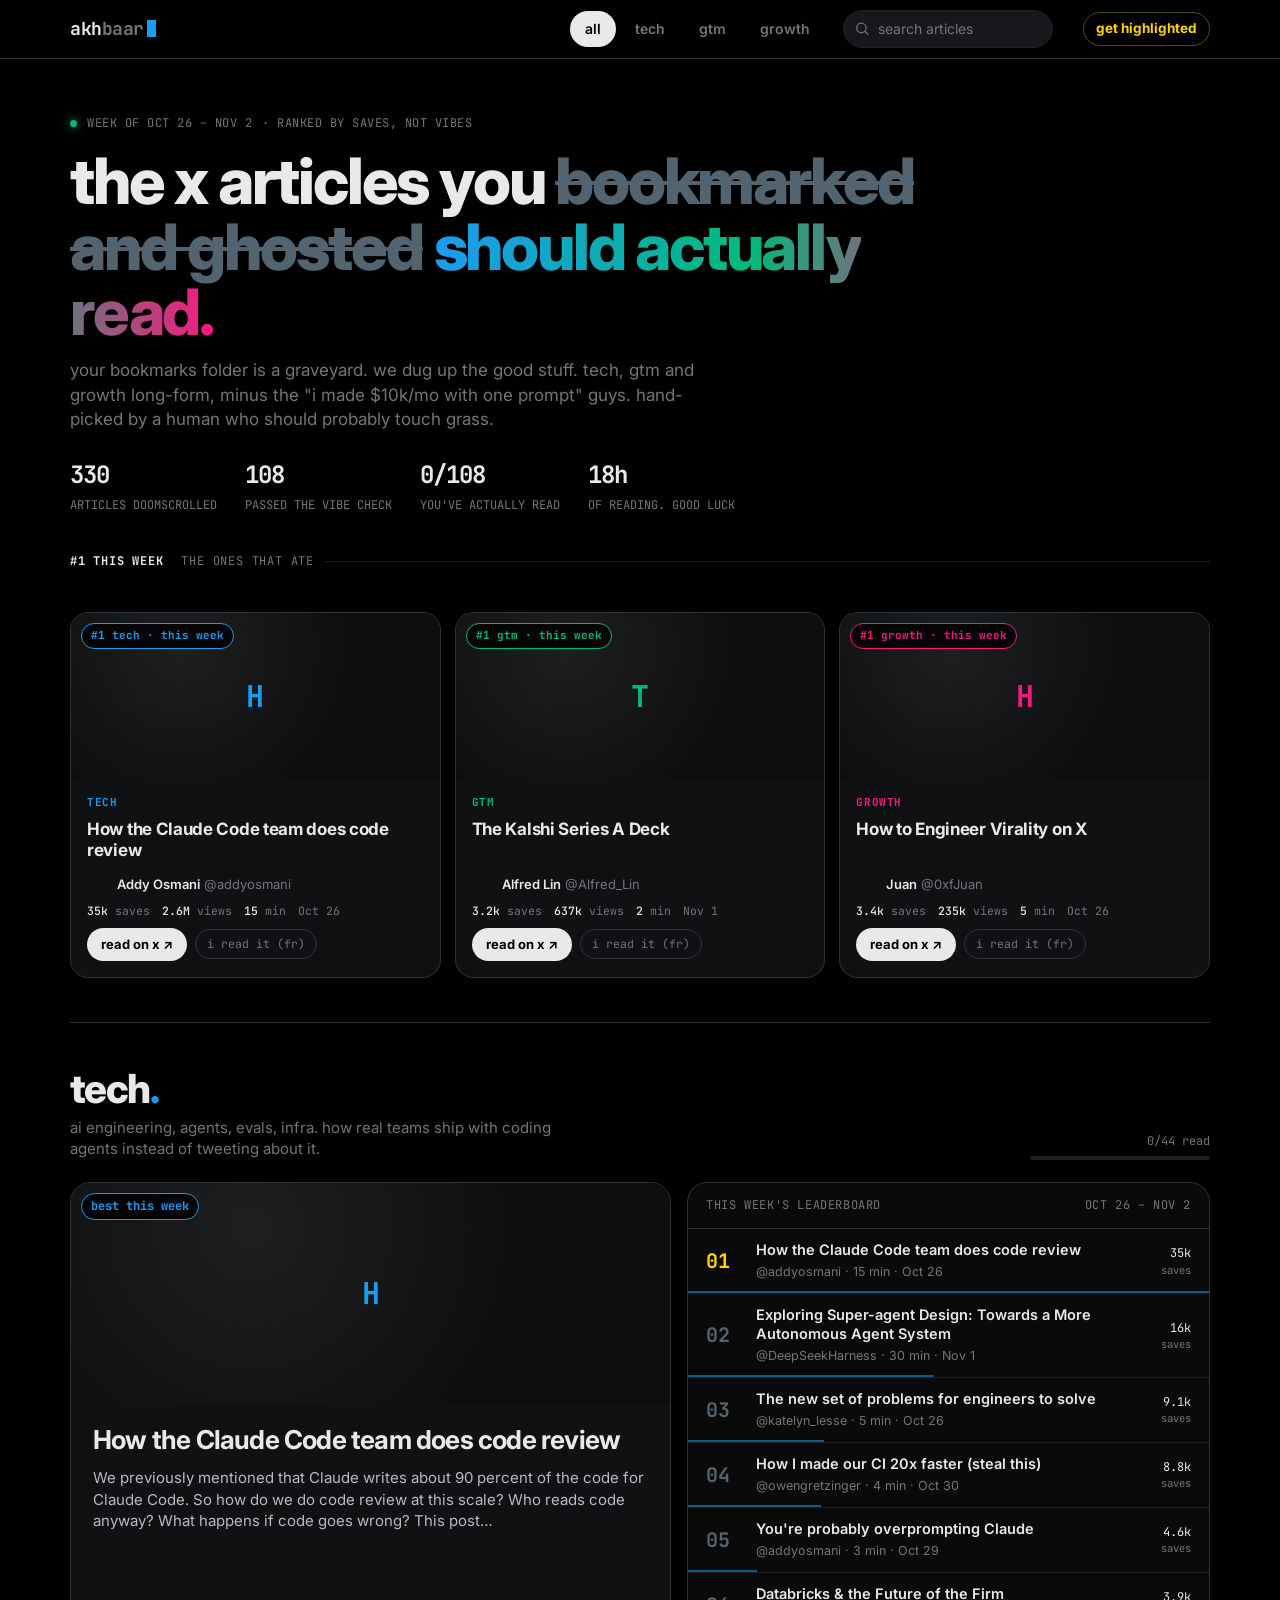
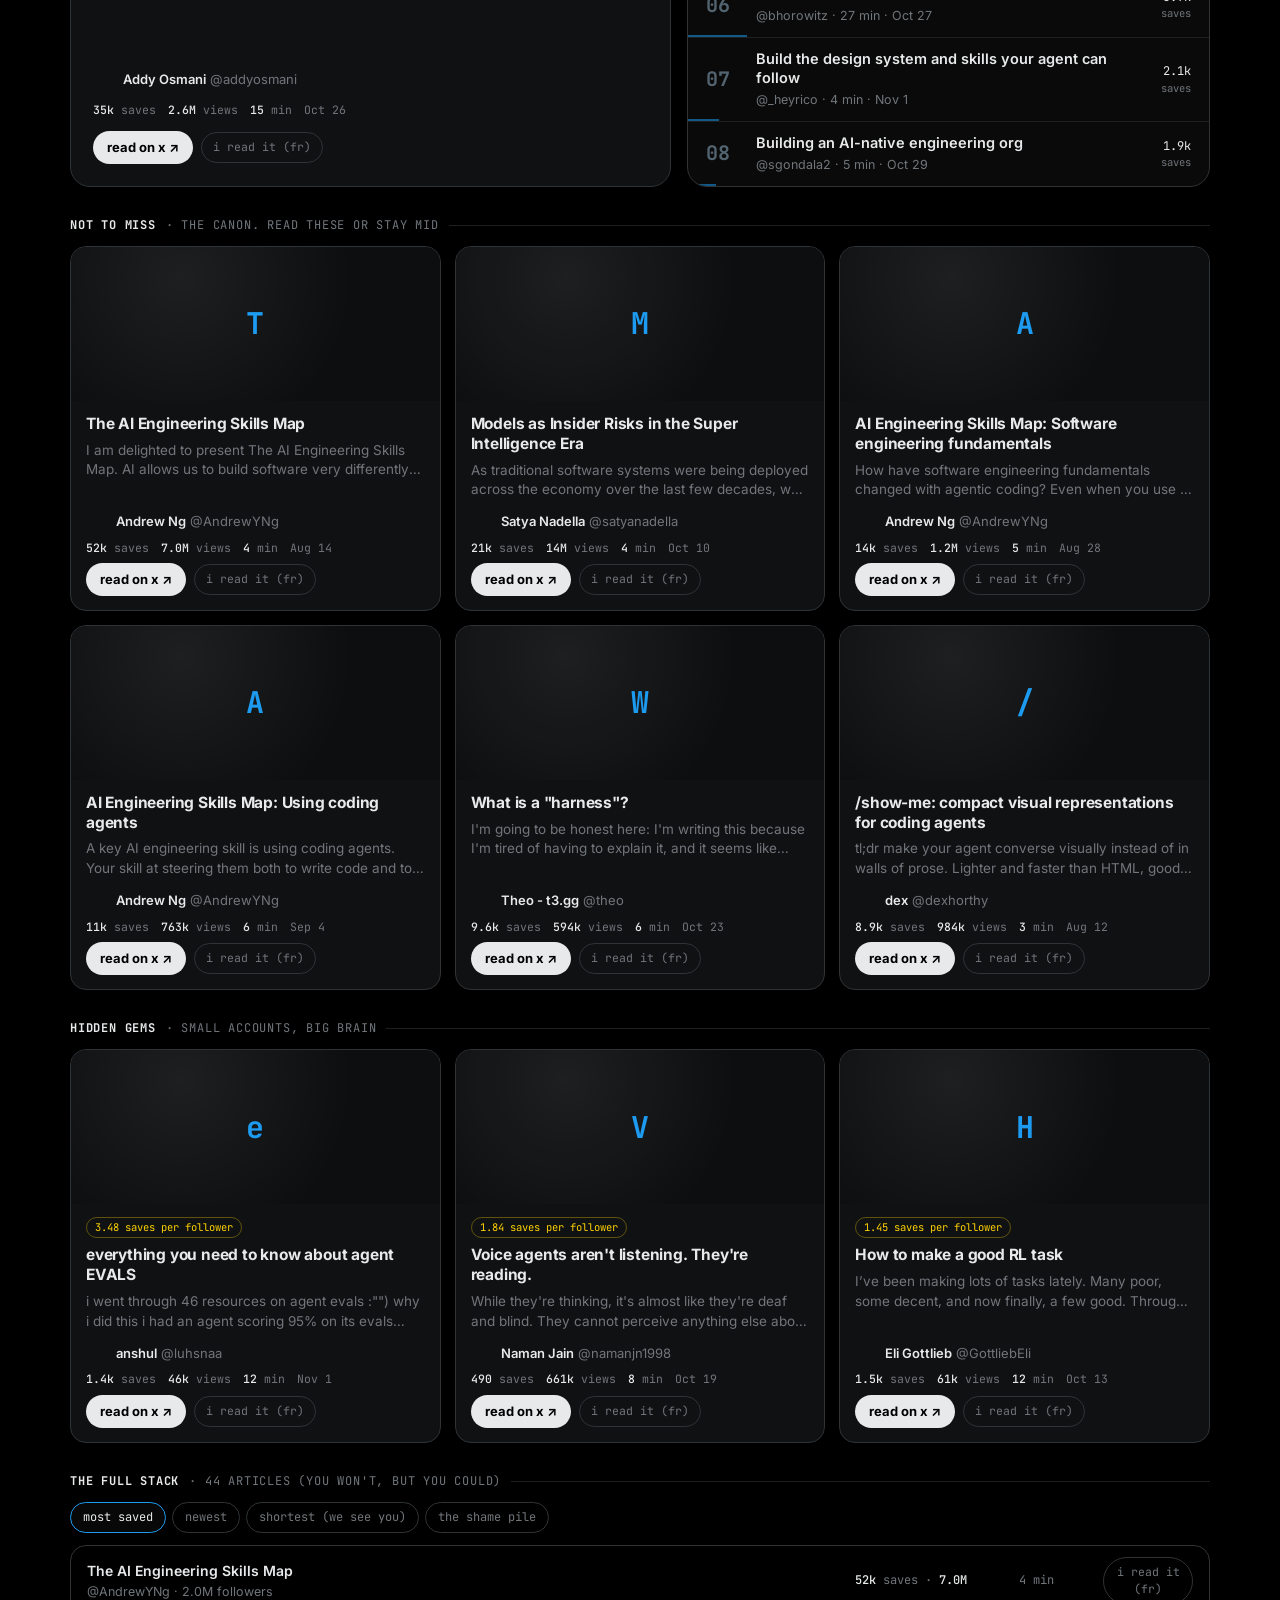
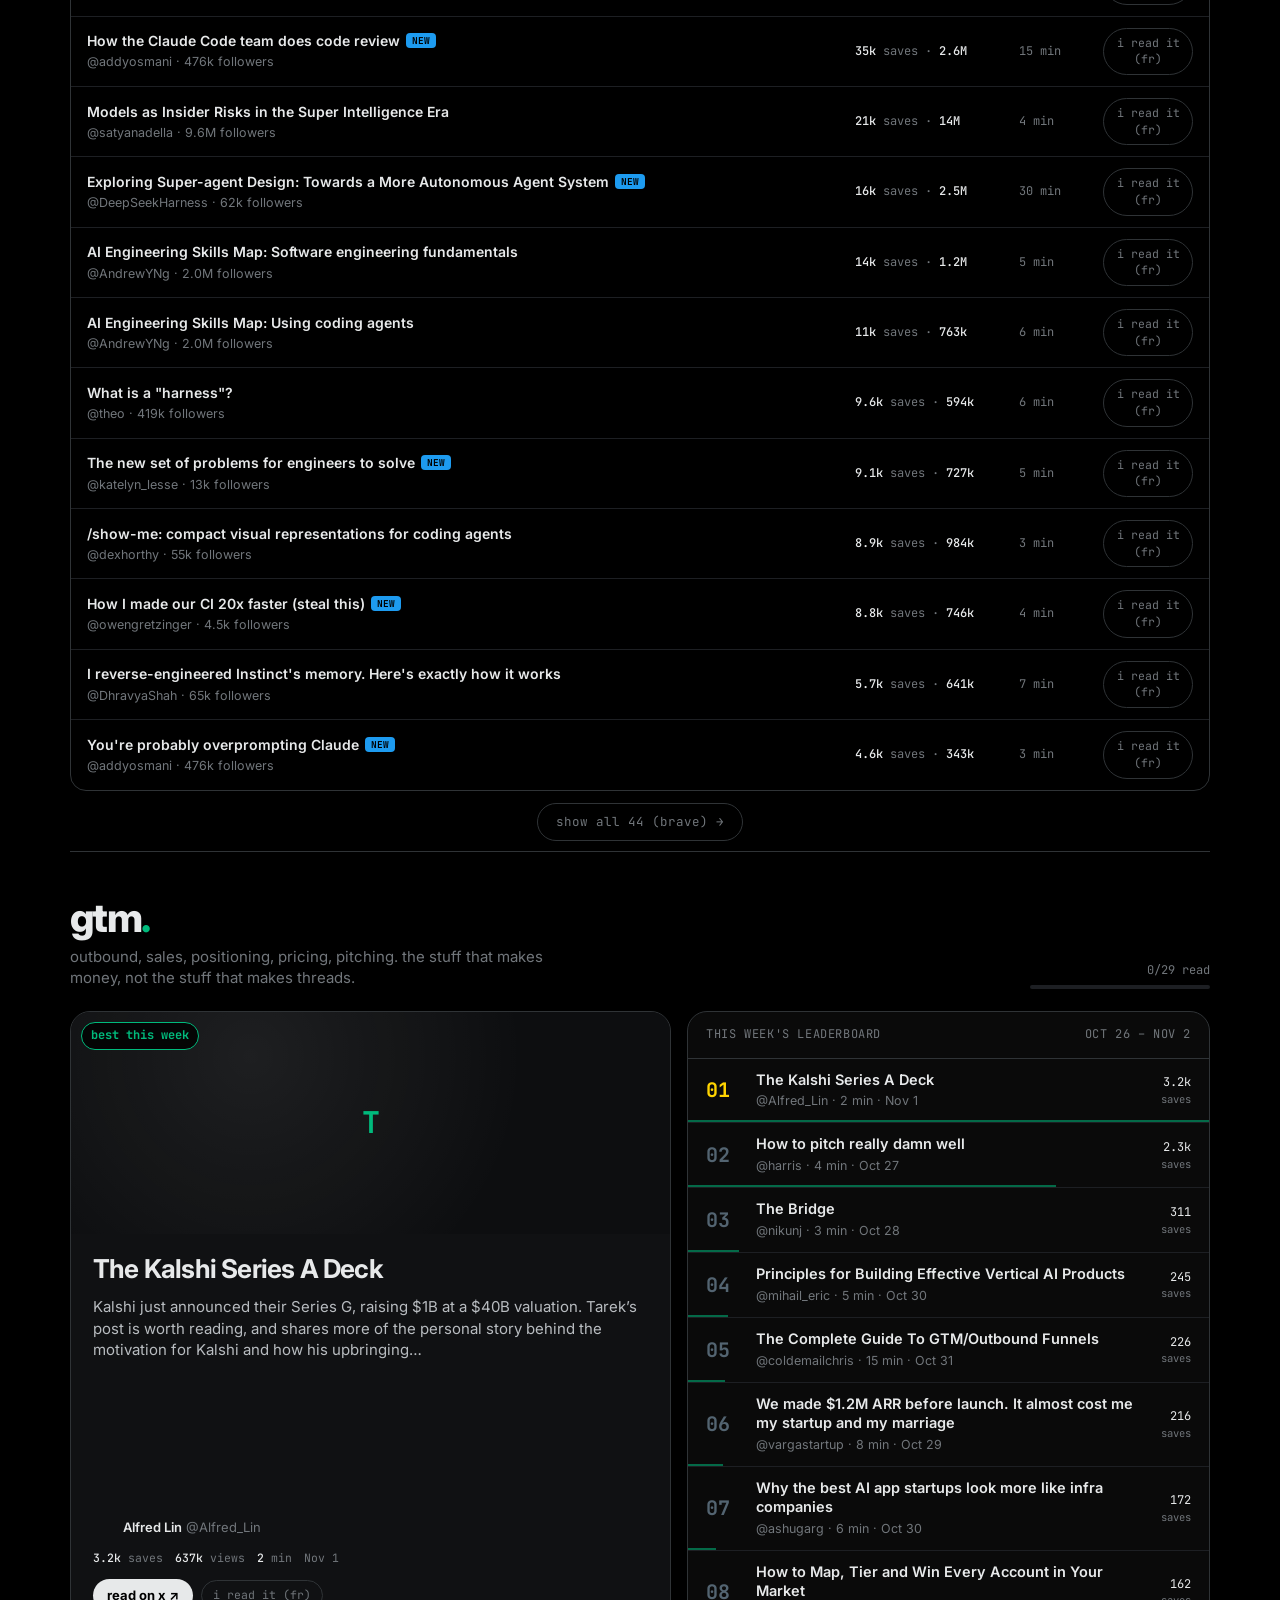
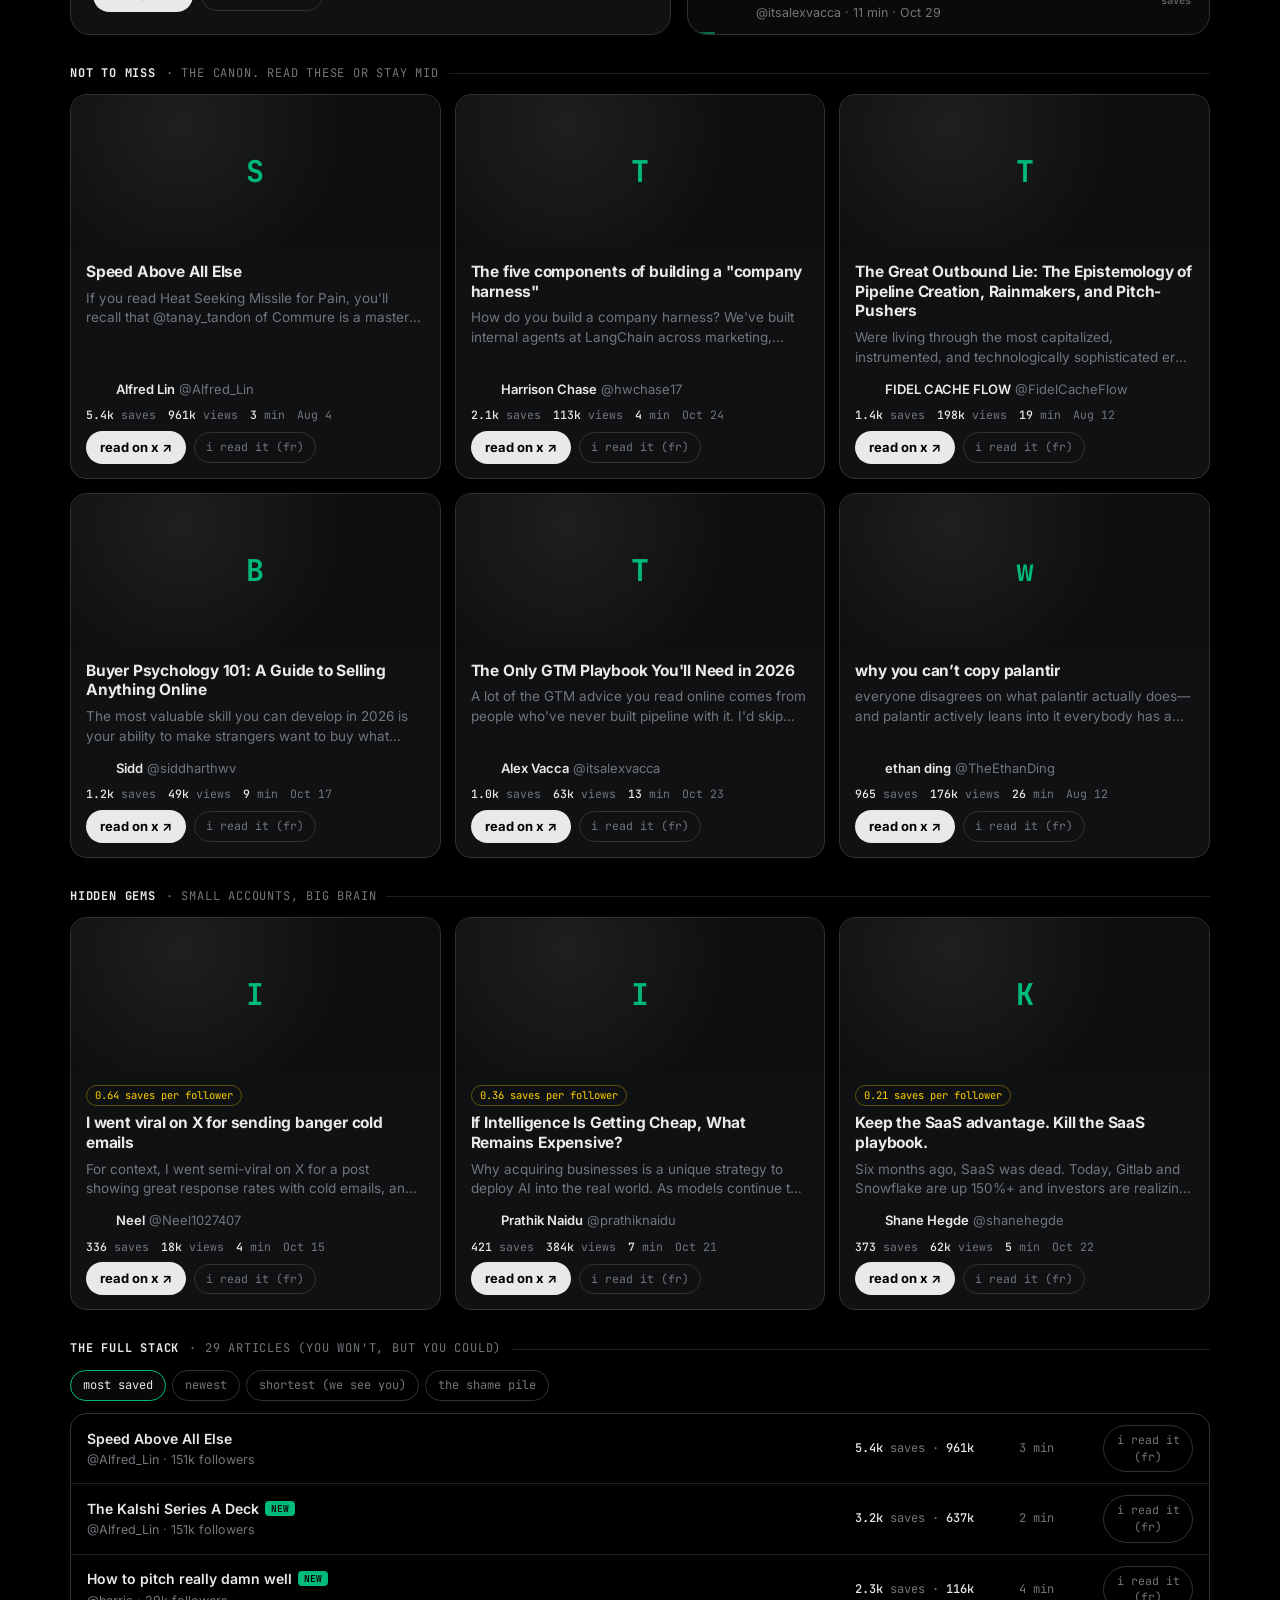
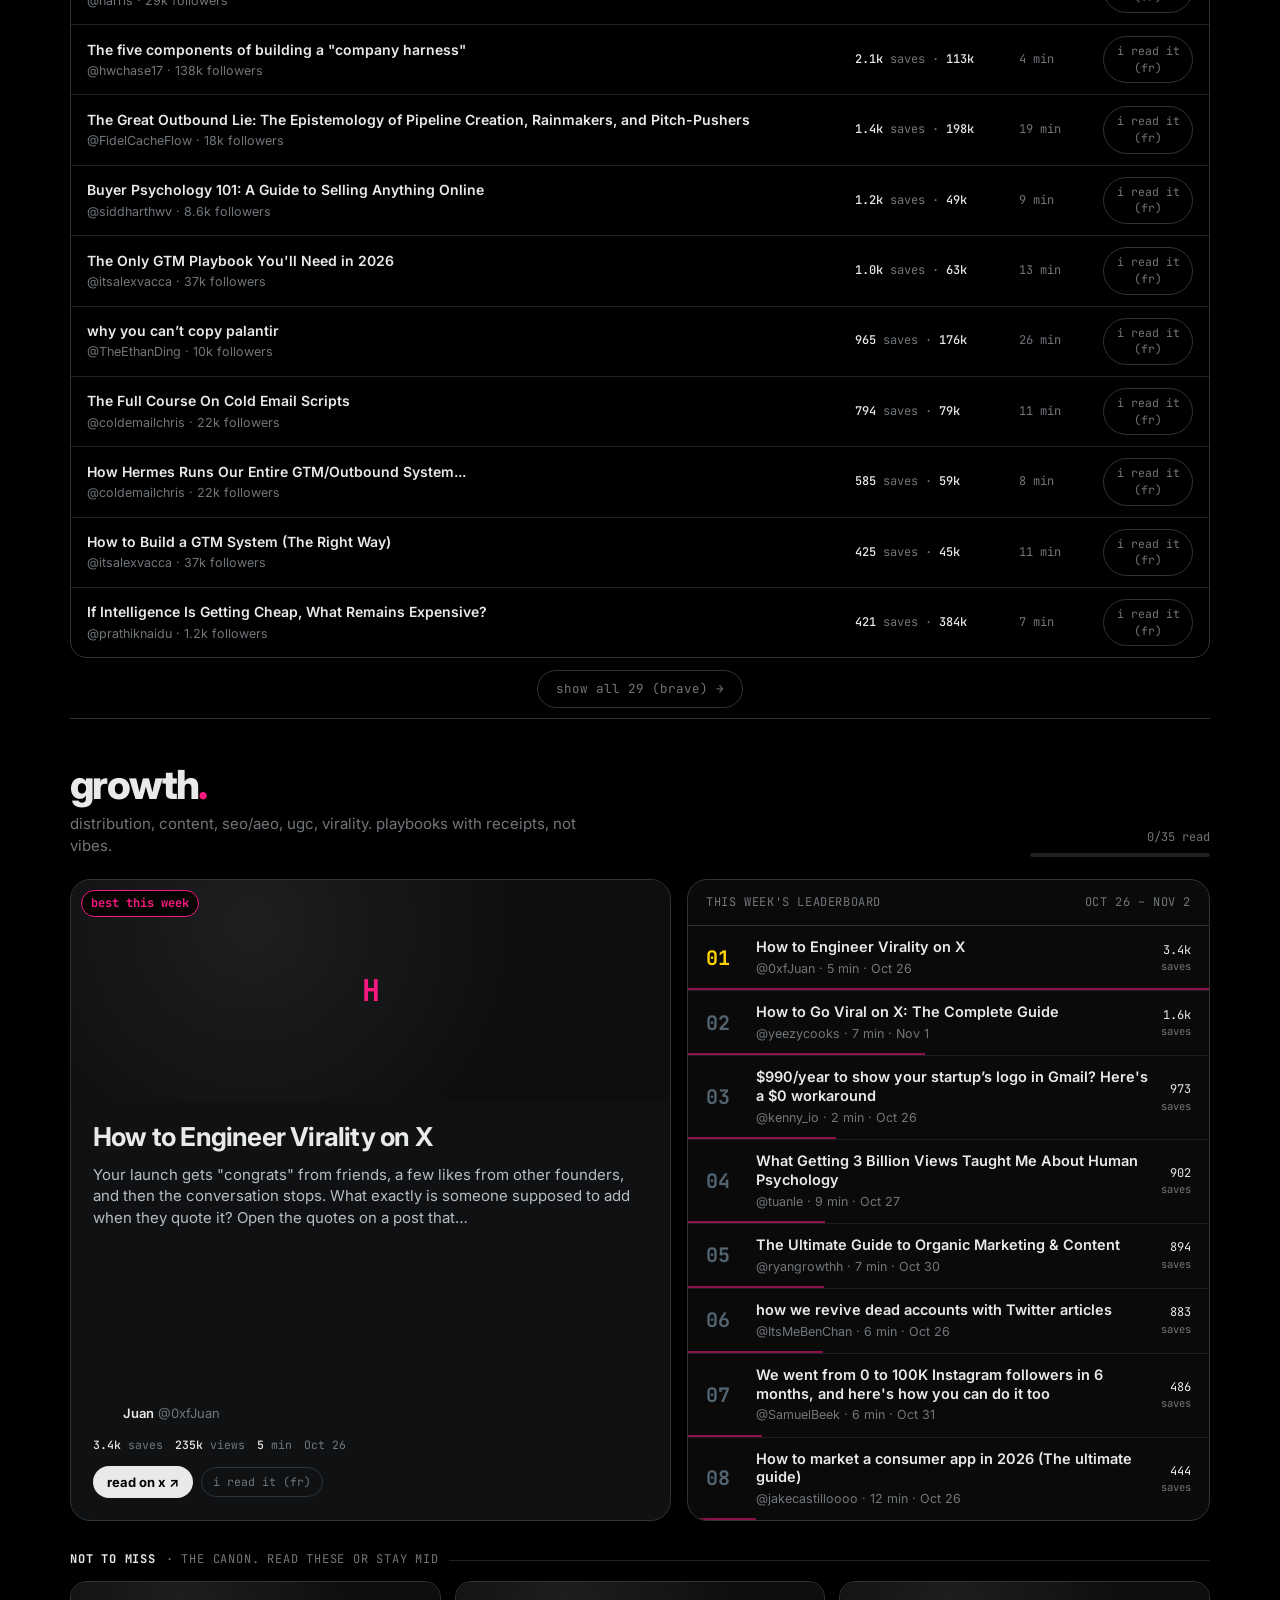
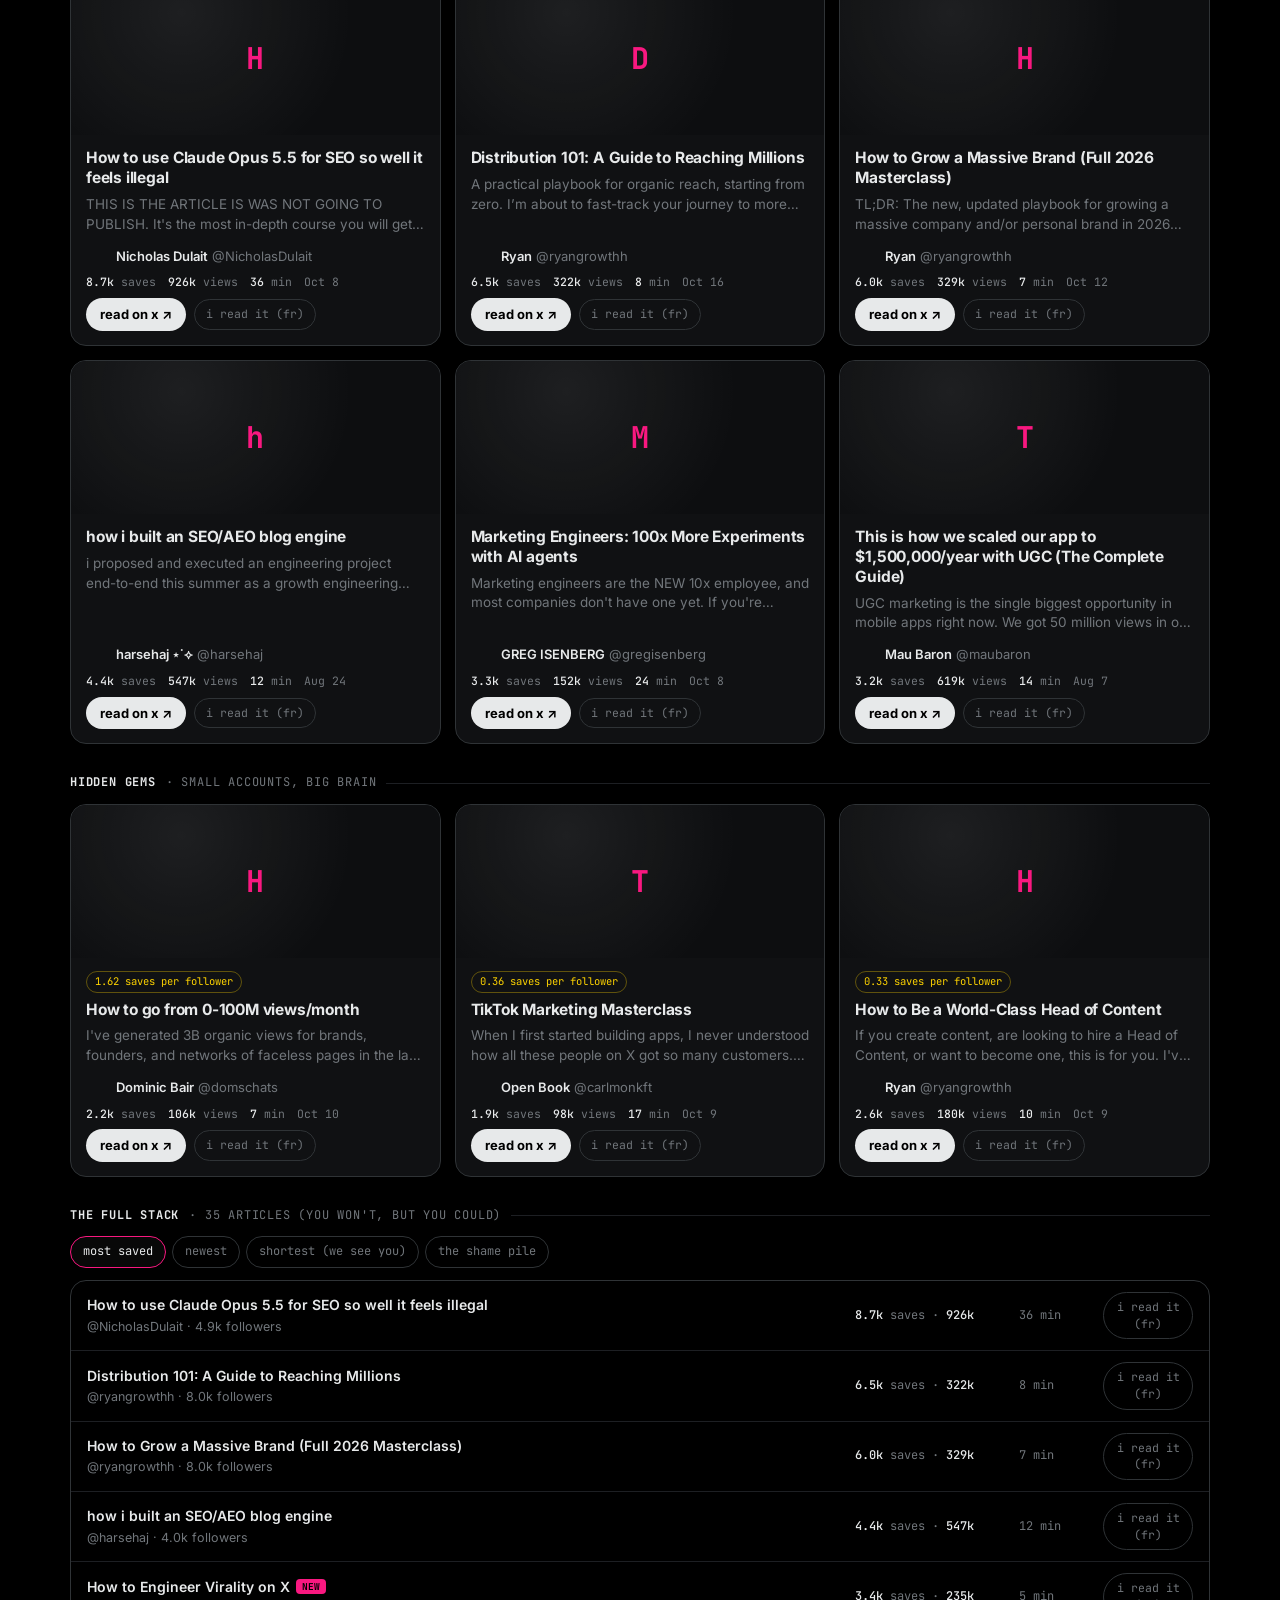
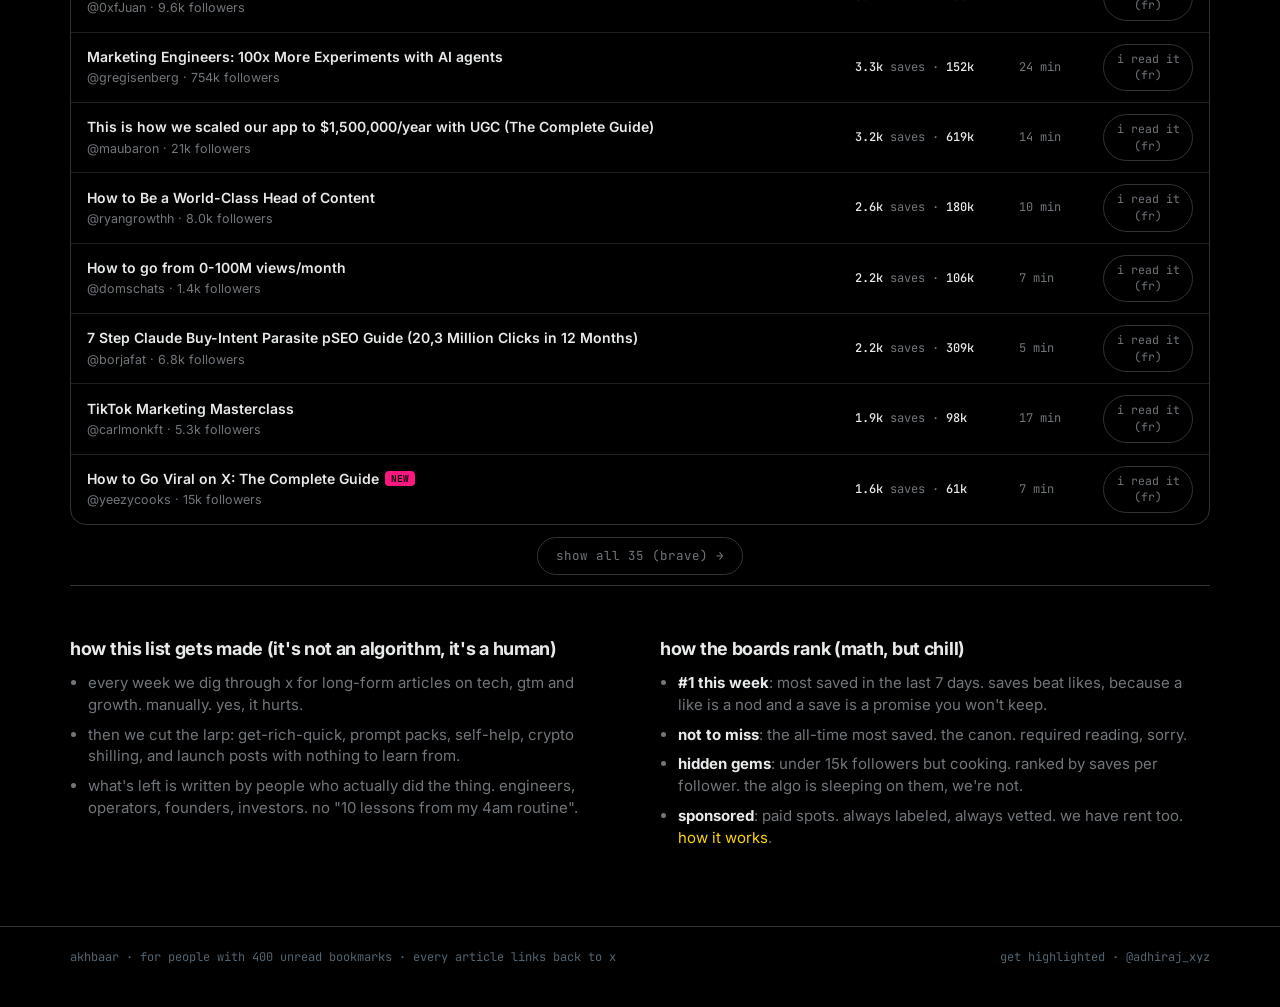
==== commit ad57d692: "rename site to akhbaar" ====
--- a/index.html
+++ b/index.html
@@ -3,10 +3,10 @@
 <head>
 <meta charset="utf-8">
 <meta name="viewport" content="width=device-width,initial-scale=1">
-<title>signal/noise · the x articles worth reading (no larp)</title>
+<title>akhbaar · the x articles worth reading (no larp)</title>
 <meta name="description" content="Your X bookmarks are a graveyard. We dug up the good tech, GTM and growth articles. Hand-picked, no larp, ranked weekly by saves.">
 <meta name="robots" content="index,follow">
-<meta property="og:title" content="signal/noise · the x articles worth reading">
+<meta property="og:title" content="akhbaar · the x articles worth reading">
 <meta property="og:description" content="Your X bookmarks are a graveyard. We dug up the good tech, GTM and growth articles. Hand-picked, no larp, ranked weekly by saves.">
 <meta property="og:type" content="website">
 <meta name="twitter:card" content="summary_large_image">
@@ -18,7 +18,7 @@
 <link rel="stylesheet" href="styles.css">
 </head>
 <body><div class="top"><div class="wrap">
-  <a class="logo" href="./">signal<span>/noise</span><i></i></a>
+  <a class="logo" href="./">akh<span>baar</span><i></i></a>
   <nav class="tabs">
     <button class="tab on" data-c="all">all</button>
     <button class="tab" data-c="tech">tech</button>
@@ -64,7 +64,7 @@
     </div>
   </section>
 </main><footer><div class="wrap" style="display:flex;justify-content:space-between;gap:16px;flex-wrap:wrap">
-  <span>signal/noise · for people with 400 unread bookmarks · every article links back to x</span>
+  <span>akhbaar · for people with 400 unread bookmarks · every article links back to x</span>
   <span><a href="highlight.html">get highlighted</a> · <a href="https://x.com/adhiraj_xyz" target="_blank" rel="noopener">@adhiraj_xyz</a></span>
 </div></footer>
 <script src="js/home.js"></script>
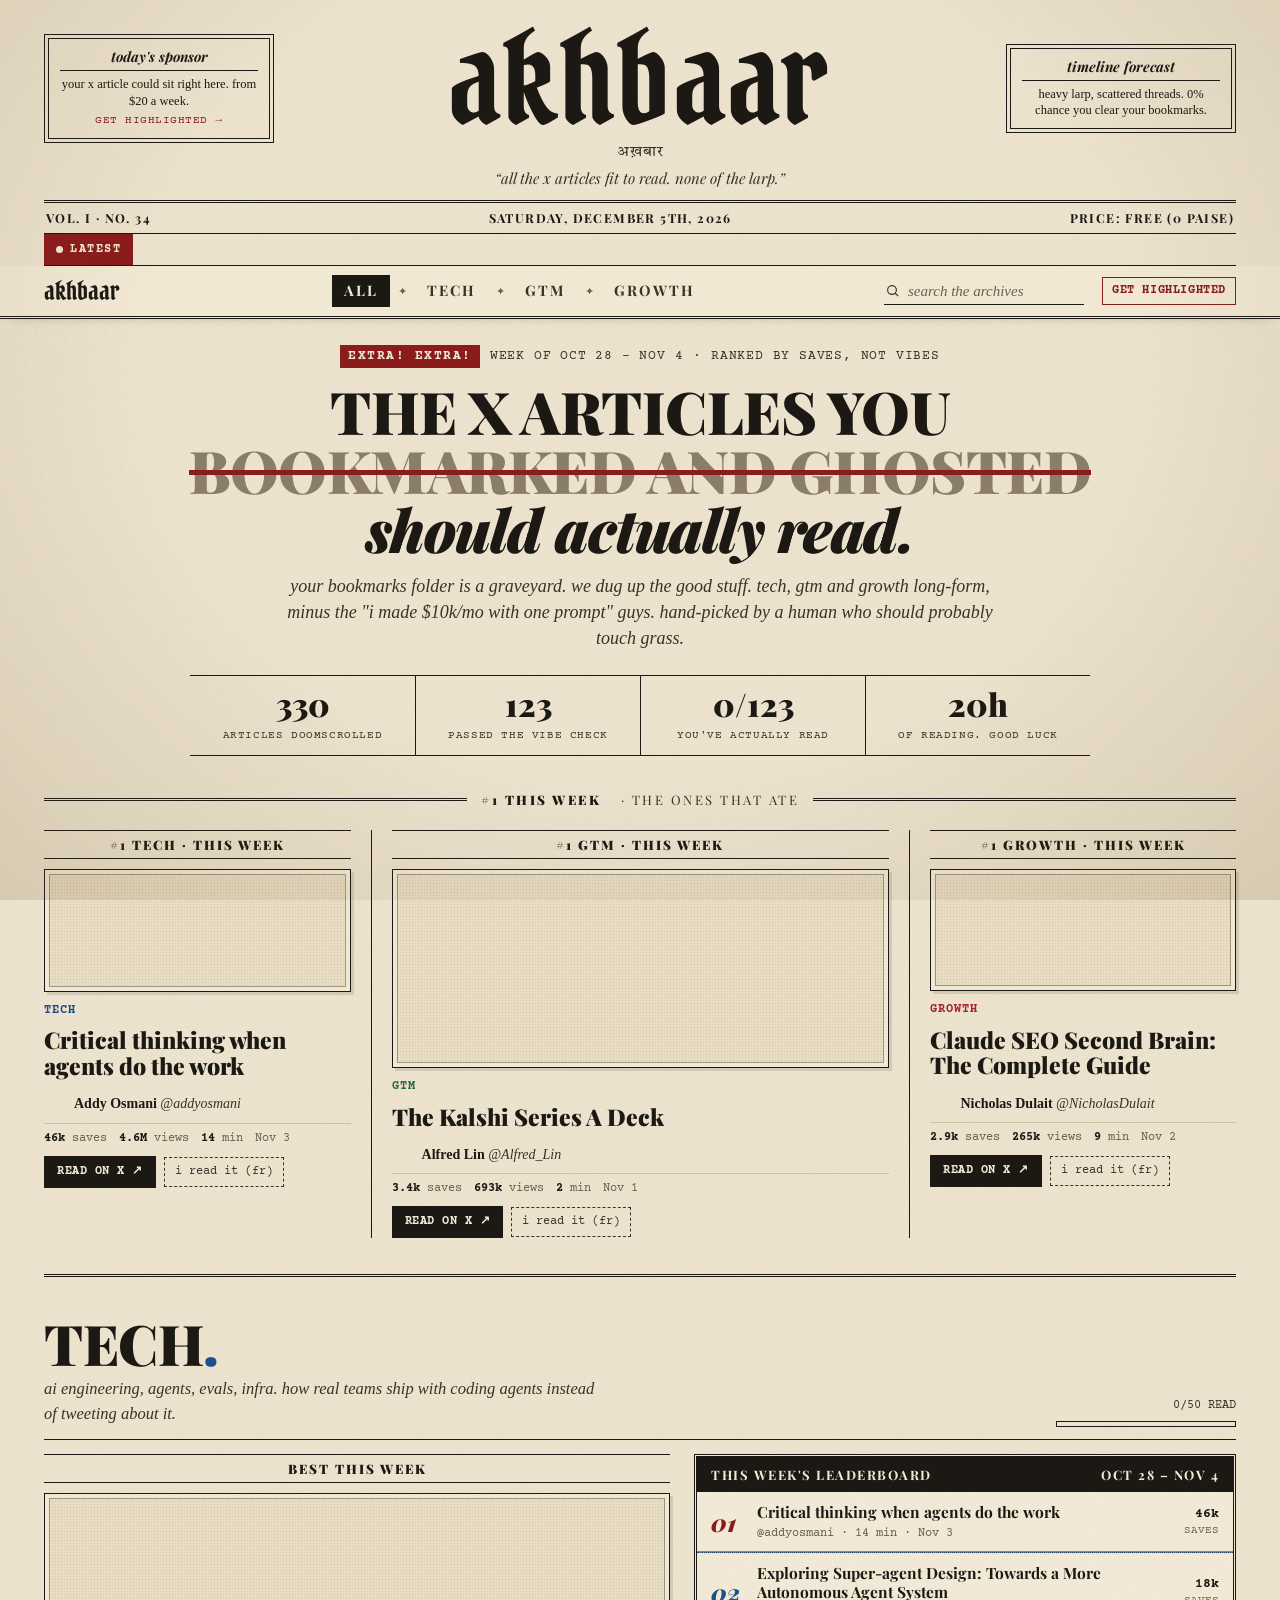
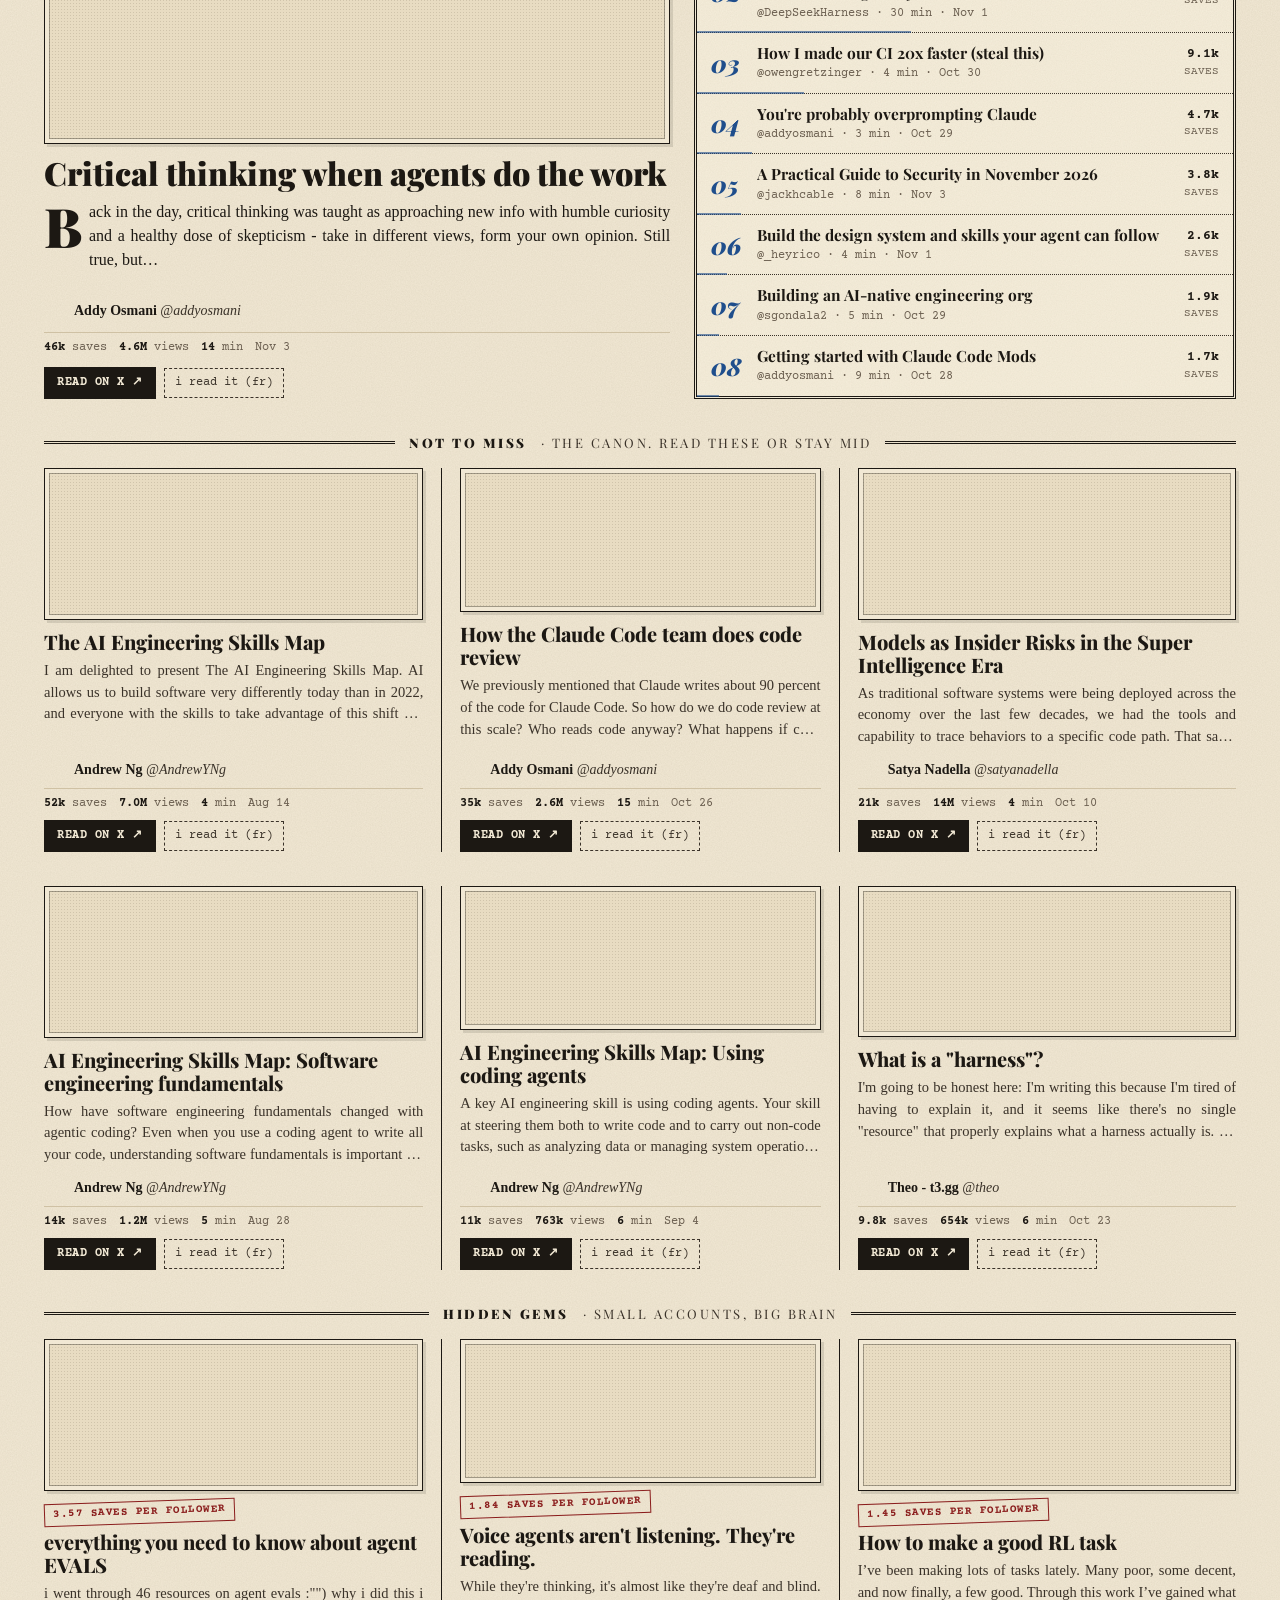
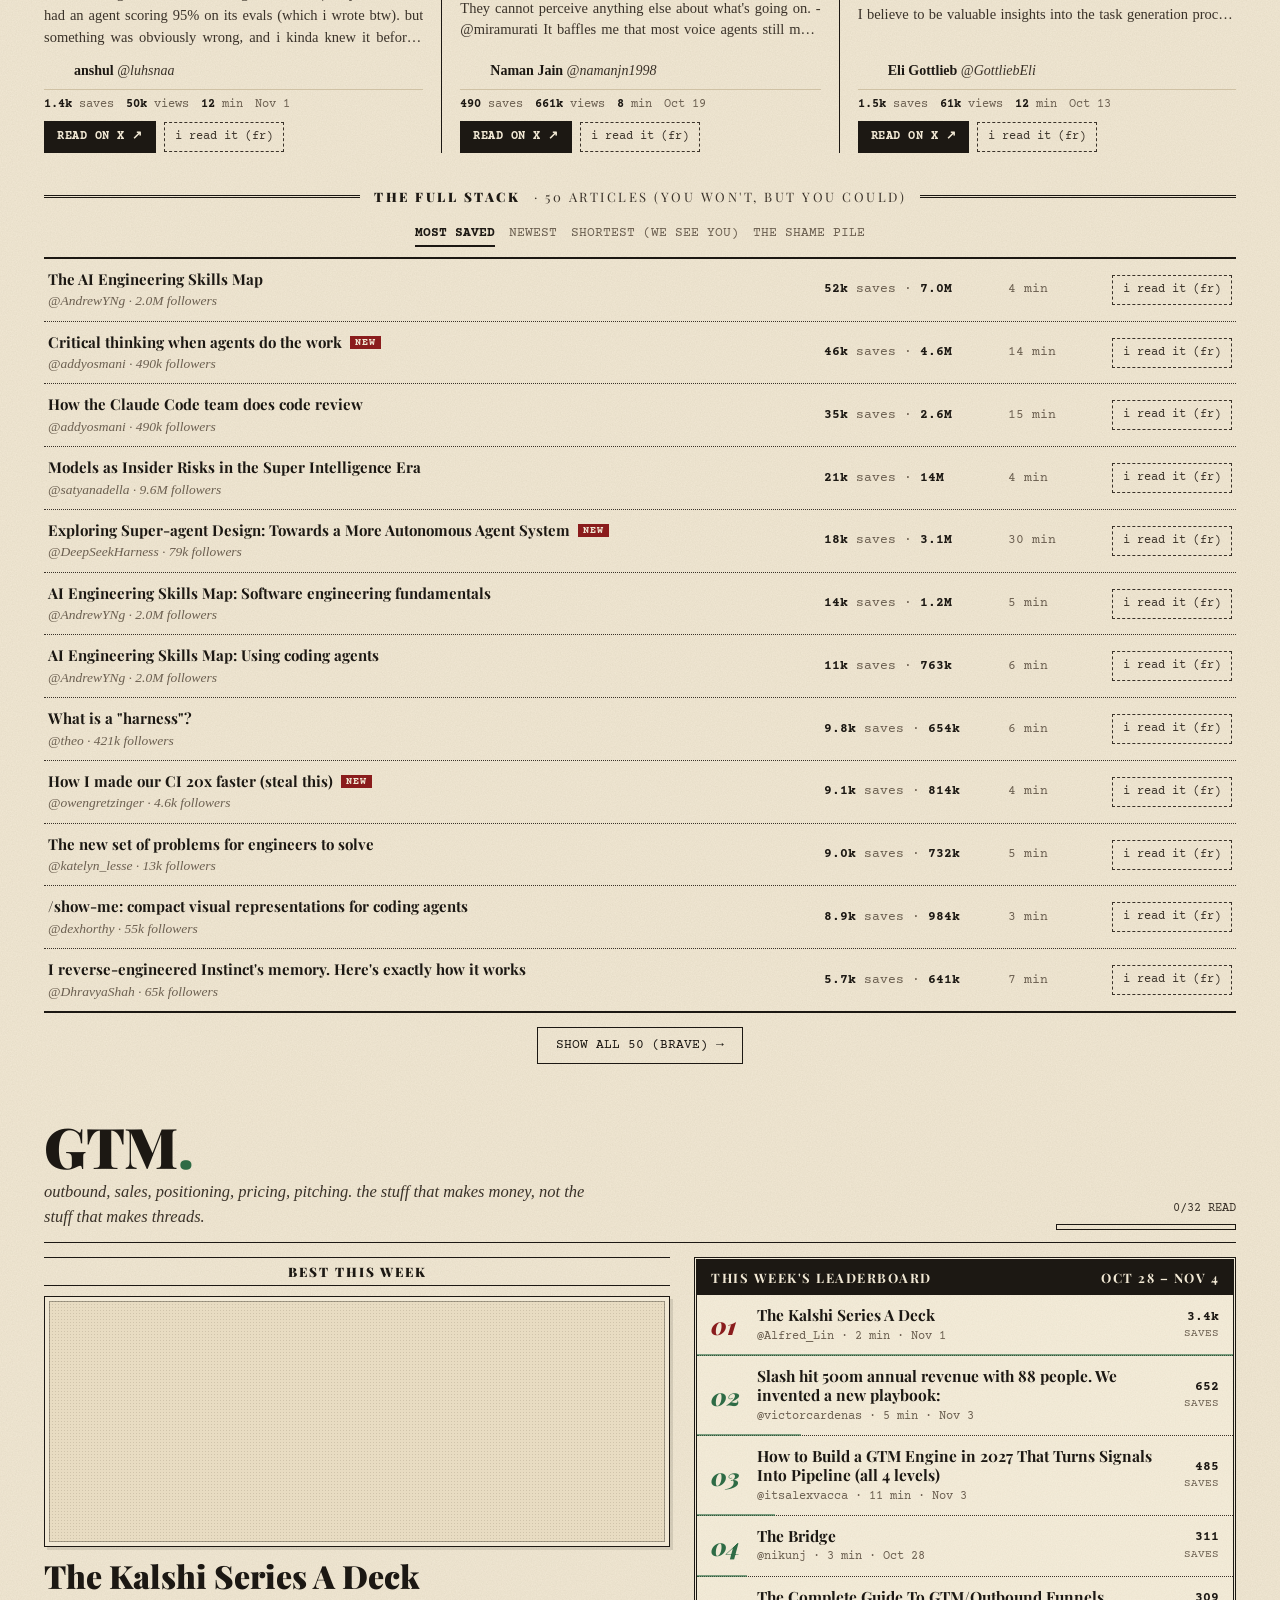
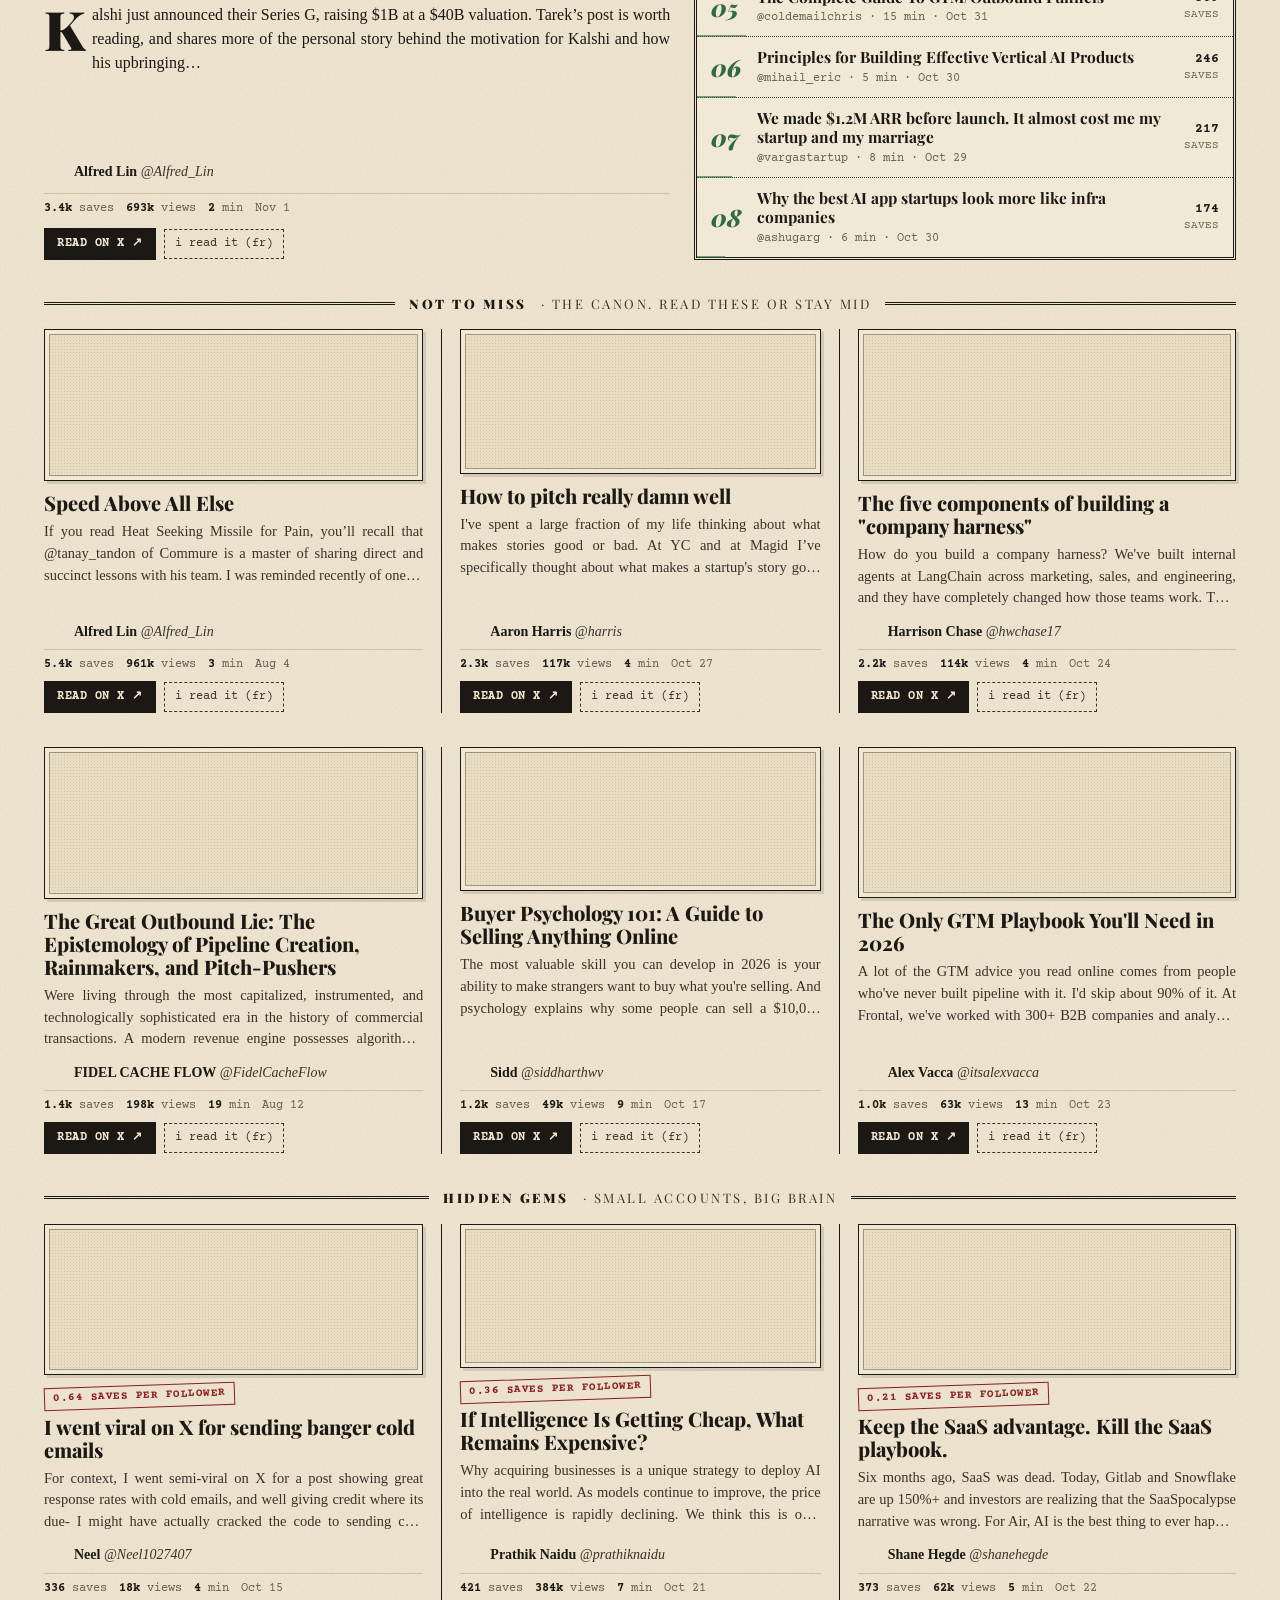
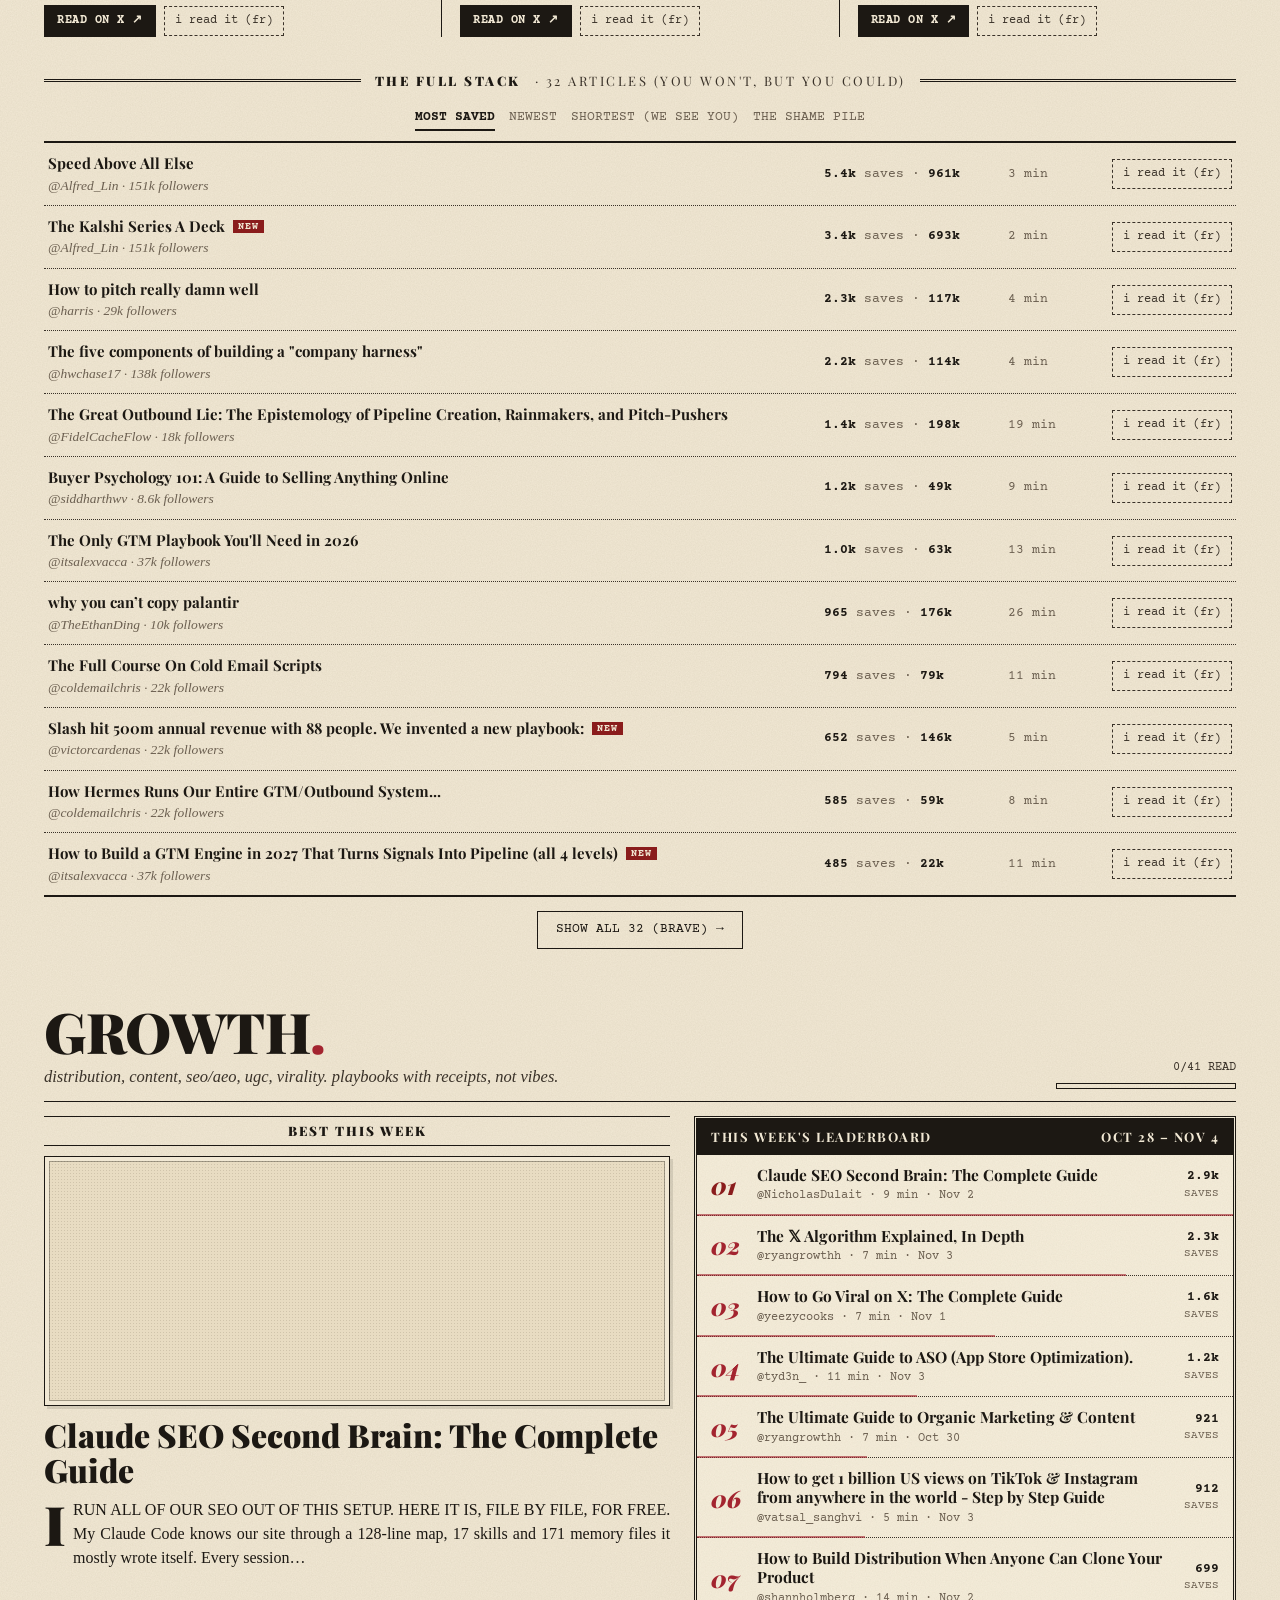
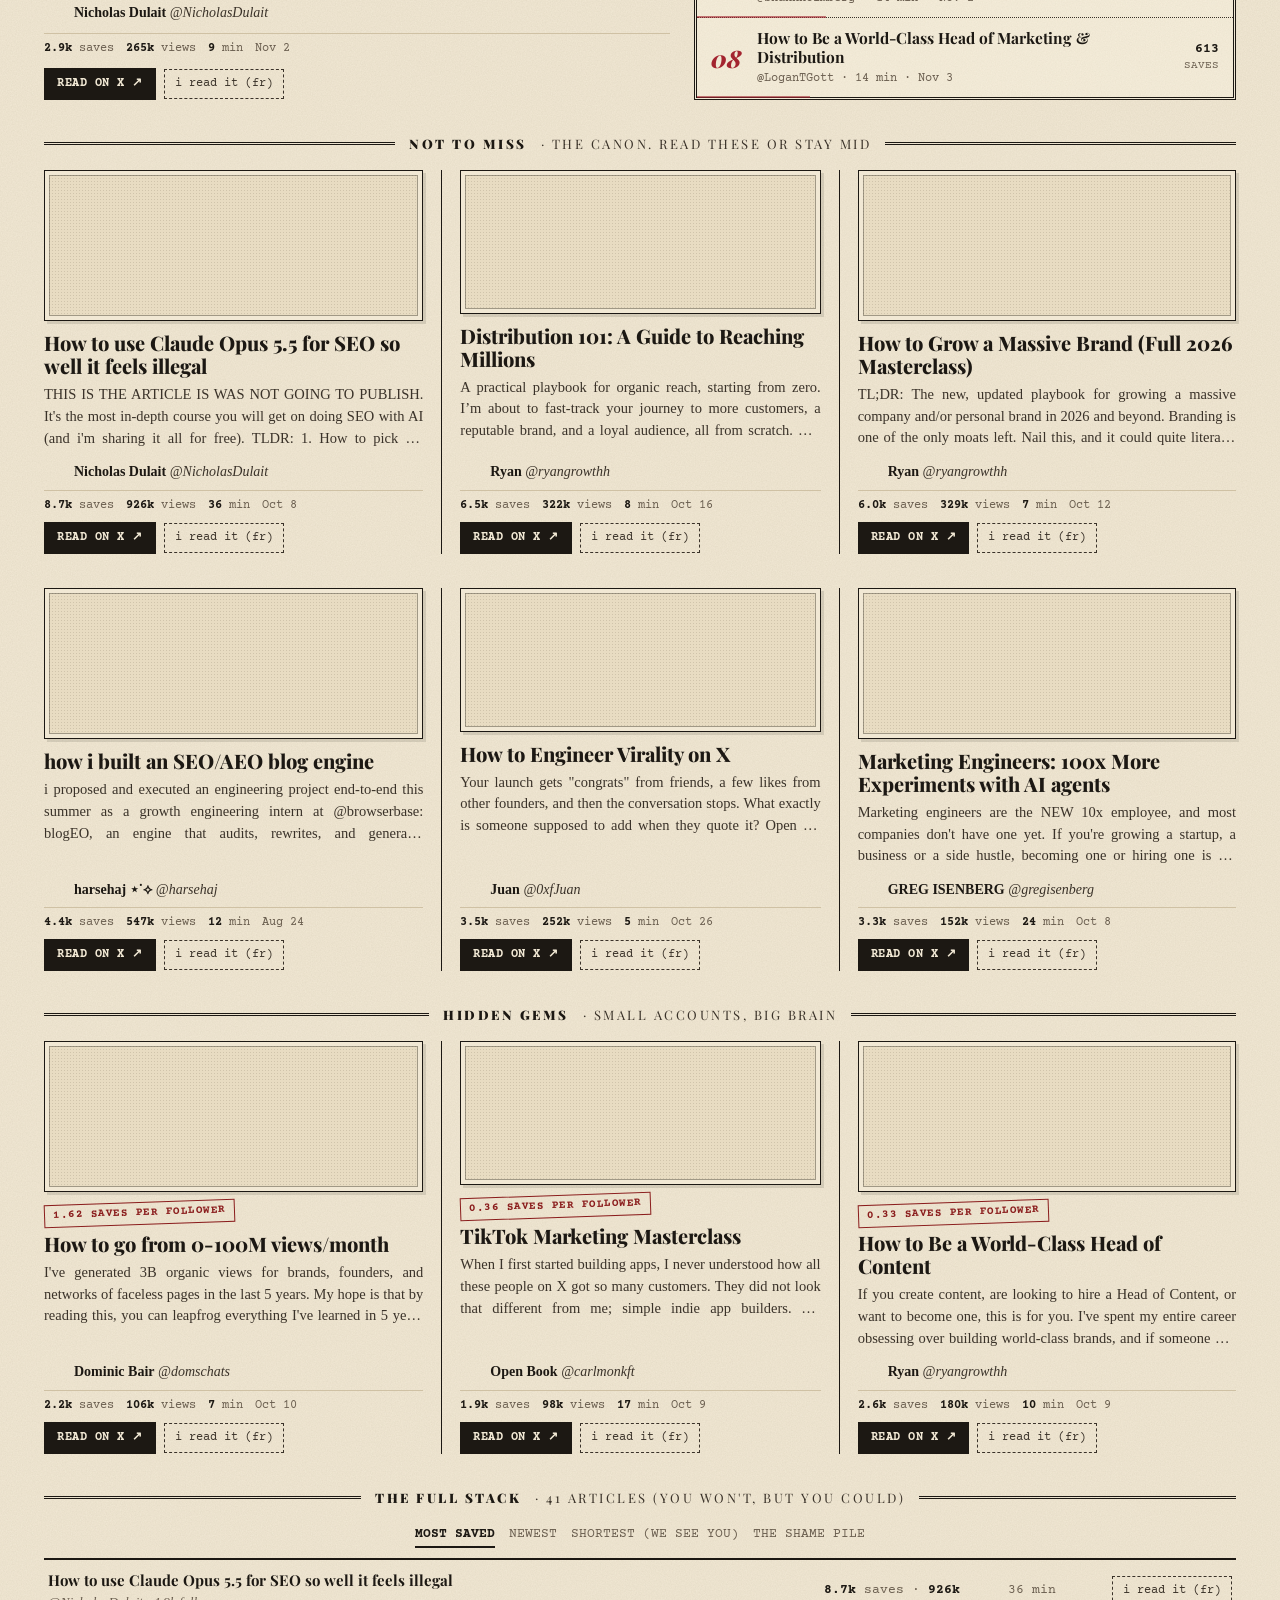
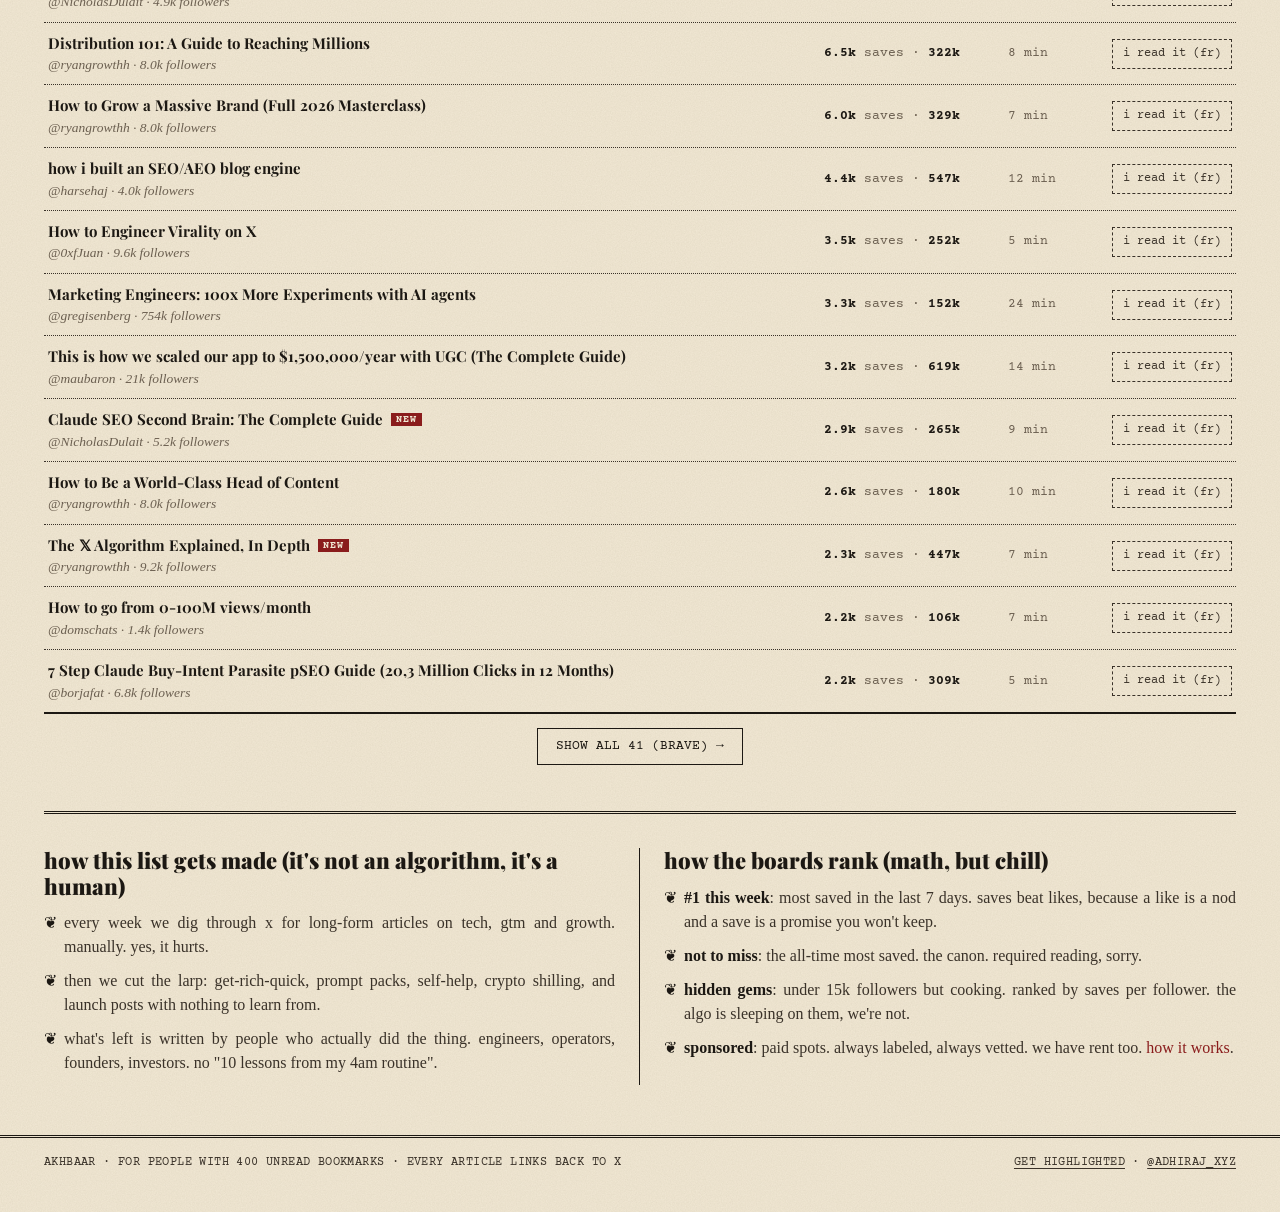
==== commit 5079a247: "newspaper redesign: masthead, desks, ticker, print-style covers" ====
--- a/index.html
+++ b/index.html
@@ -10,27 +10,48 @@
 <meta property="og:description" content="Your X bookmarks are a graveyard. We dug up the good tech, GTM and growth articles. Hand-picked, no larp, ranked weekly by saves.">
 <meta property="og:type" content="website">
 <meta name="twitter:card" content="summary_large_image">
-<meta name="theme-color" content="#000000">
-<link rel="icon" href="data:image/svg+xml,%3Csvg xmlns='http://www.w3.org/2000/svg' viewBox='0 0 32 32'%3E%3Crect width='32' height='32' rx='7' fill='%23000'/%3E%3Crect x='8' y='7' width='5' height='18' fill='%231d9bf0'/%3E%3Crect x='15' y='12' width='4' height='13' fill='%2300ba7c'/%3E%3Crect x='21' y='17' width='4' height='8' fill='%23f91880'/%3E%3C/svg%3E">
+<meta name="twitter:title" content="akhbaar · the x articles worth reading">
+<meta name="twitter:description" content="Your X bookmarks are a graveyard. We dug up the good tech, GTM and growth articles. Hand-picked, no larp, ranked weekly by saves.">
+<meta name="twitter:image" content="https://akhbaar.lol/og.png">
+<meta name="twitter:image:alt" content="akhbaar: the x articles you bookmarked and ghosted should actually read">
+<meta property="og:image" content="https://akhbaar.lol/og.png">
+<meta property="og:image:width" content="1500">
+<meta property="og:image:height" content="788">
+<meta property="og:url" content="https://akhbaar.lol/">
+<meta property="og:site_name" content="akhbaar">
+<meta name="theme-color" content="#f1e8d4">
+<link rel="icon" href="data:image/svg+xml,%3Csvg xmlns='http://www.w3.org/2000/svg' viewBox='0 0 32 32'%3E%3Crect width='32' height='32' fill='%23f1e8d4'/%3E%3Crect x='2' y='2' width='28' height='28' fill='none' stroke='%231c1813' stroke-width='1.5'/%3E%3Ctext x='16' y='24' font-family='Georgia,serif' font-weight='700' font-size='22' text-anchor='middle' fill='%231c1813'%3Ea%3C/text%3E%3C/svg%3E">
 <link rel="preconnect" href="https://fonts.googleapis.com">
 <link rel="preconnect" href="https://fonts.gstatic.com" crossorigin>
-<link href="https://fonts.googleapis.com/css2?family=Inter:wght@400;500;600;700;800&family=JetBrains+Mono:wght@400;500;700&display=swap" rel="stylesheet">
+<link href="https://fonts.googleapis.com/css2?family=Pirata+One&family=Playfair+Display:ital,wght@0,400;0,700;0,800;0,900;1,700;1,900&family=Old+Standard+TT:ital,wght@0,400;0,700;1,400&family=Courier+Prime:wght@400;700&family=Tiro+Devanagari+Hindi&display=swap" rel="stylesheet">
 <link rel="stylesheet" href="styles.css">
+<script defer src="https://static.cloudflareinsights.com/beacon.min.js" data-cf-beacon='{"token": "a0551db1a5be459e8d3dd33f1ea72626"}'></script>
 </head>
-<body><div class="top"><div class="wrap">
-  <a class="logo" href="./">akh<span>baar</span><i></i></a>
+<body>
+<header class="mast"><div class="wrap">
+  <div class="mast-top">
+    <a class="ear" href="highlight.html"><b>today's sponsor</b>your x article could sit right here. from $20 a week.<u>get highlighted &rarr;</u></a>
+    <a class="logo" href="./"><span class="bl">akhbaar</span><small class="hi">अख़बार</small></a>
+    <div class="ear"><b>timeline forecast</b>heavy larp, scattered threads. 0% chance you clear your bookmarks.</div>
+  </div>
+  <div class="motto">&ldquo;all the x articles fit to read. none of the larp.&rdquo;</div>
+  <div class="dateline"><span id="issue">vol. i</span><span id="today">&nbsp;</span><span>price: free (0 paise)</span></div>
+  <div class="ticker"><span class="tk-l">latest</span><div class="tk-w"><div id="ticker"></div></div></div>
+</div></header>
+<div class="top" id="topbar"><div class="wrap">
+  <a class="minilogo" href="./">akhbaar</a>
   <nav class="tabs">
-    <button class="tab on" data-c="all">all</button>
-    <button class="tab" data-c="tech">tech</button>
-    <button class="tab" data-c="gtm">gtm</button>
+    <button class="tab on" data-c="all">all</button><span class="sep">&#10022;</span>
+    <button class="tab" data-c="tech">tech</button><span class="sep">&#10022;</span>
+    <button class="tab" data-c="gtm">gtm</button><span class="sep">&#10022;</span>
     <button class="tab" data-c="growth">growth</button>
   </nav>
-  <label class="search"><svg viewBox="0 0 24 24"><path d="M10.25 3.75a6.5 6.5 0 1 0 0 13 6.5 6.5 0 0 0 0-13zm-8.5 6.5a8.5 8.5 0 1 1 15.18 5.26l4.66 4.66-1.42 1.42-4.66-4.66A8.5 8.5 0 0 1 1.75 10.25z"/></svg><input id="q" placeholder="search articles" aria-label="search articles"></label>
+  <label class="search"><svg viewBox="0 0 24 24"><path d="M10.25 3.75a6.5 6.5 0 1 0 0 13 6.5 6.5 0 0 0 0-13zm-8.5 6.5a8.5 8.5 0 1 1 15.18 5.26l4.66 4.66-1.42 1.42-4.66-4.66A8.5 8.5 0 0 1 1.75 10.25z"/></svg><input id="q" placeholder="search the archives" aria-label="search articles"></label>
   <div class="navr"><a class="hl-link" href="highlight.html">get highlighted</a></div>
 </div></div>
 <main class="wrap">
   <section class="hero" id="hero">
-    <div class="kicker"><span class="dot"></span><span id="weeklabel">this week</span> · ranked by saves, not vibes</div>
+    <div class="kicker"><span class="extra">extra! extra!</span><span id="weeklabel">this week</span> · ranked by saves, not vibes</div>
     <h1>the x articles you <s>bookmarked and ghosted</s> <em>should actually read.</em></h1>
     <p class="sub">your bookmarks folder is a graveyard. we dug up the good stuff. tech, gtm and growth long-form, minus the "i made $10k/mo with one prompt" guys. hand-picked by a human who should probably touch grass.</p>
     <div class="stats">
@@ -39,7 +60,7 @@
       <div class="stat"><b id="sReadTot">0</b><span>you've actually read</span></div>
       <div class="stat"><b id="sHours">0h</b><span>of reading. good luck</span></div>
     </div>
-    <div class="h4" style="margin-top:38px"><b>#1 this week</b>&nbsp;the ones that ate</div>
+    <div class="h4"><b>#1 this week</b>&nbsp;· the ones that ate</div>
     <div class="podium" id="podium"></div>
     <div id="frontspons"></div>
   </section>
@@ -67,6 +88,12 @@
   <span>akhbaar · for people with 400 unread bookmarks · every article links back to x</span>
   <span><a href="highlight.html">get highlighted</a> · <a href="https://x.com/adhiraj_xyz" target="_blank" rel="noopener">@adhiraj_xyz</a></span>
 </div></footer>
+<script>
+(function(){var d=new Date(),n=d.getDate(),s=(n%10==1&&n!=11)?'st':(n%10==2&&n!=12)?'nd':(n%10==3&&n!=13)?'rd':'th';
+document.getElementById('today').textContent=d.toLocaleDateString('en-US',{weekday:'long'})+', '+d.toLocaleDateString('en-US',{month:'long'})+' '+n+s+', '+d.getFullYear();
+var no=Math.max(1,Math.floor((d-new Date('2026-11-02T00:00:00'))/864e5)+1);document.getElementById('issue').textContent='vol. i · no. '+no;
+var t=document.getElementById('topbar');if(t&&'IntersectionObserver'in window){var m=document.querySelector('.mast');new IntersectionObserver(function(e){t.classList.toggle('stuck',!e[0].isIntersecting)}).observe(m)}})();
+</script>
 <script src="js/home.js"></script>
 </body>
 </html>
--- a/styles.css
+++ b/styles.css
@@ -1,269 +1,448 @@
 :root{
-  --bg:#000;--panel:#0a0a0a;--card:#101113;--line:#2f3336;--line2:#1d1f23;
-  --tx:#e7e9ea;--mut:#71767b;--mut2:#536471;
-  --tech:#1d9bf0;--gtm:#00ba7c;--growth:#f91880;--gold:#ffd400;
-  --mono:'JetBrains Mono',ui-monospace,Menlo,monospace;
+  --paper:#f1e8d4;--paper2:#e8dcc2;--paper3:#ddcfb1;
+  --ink:#1c1813;--ink2:#3a3229;--mut:#6b5f50;--rule:#1c1813;--rule2:#b8a98c;
+  --red:#8a1c1c;
+  --tech:#1f3d6b;--gtm:#2c5e3c;--growth:#8a1c2b;--gold:#8a1c1c;
+  --tx:var(--ink);--line:var(--rule2);--line2:#cfc1a4;--card:transparent;--panel:transparent;--mut2:#8a7d6a;
+  --mast:'Pirata One','Old English Text MT',serif;
+  --head:'Playfair Display',Georgia,serif;
+  --body:'Old Standard TT',Georgia,'Times New Roman',serif;
+  --mono:'Courier Prime','Courier New',monospace;
 }
 *{box-sizing:border-box;margin:0;padding:0}
 html{scroll-behavior:smooth}
-body{background:var(--bg);color:var(--tx);font-family:Inter,system-ui,-apple-system,Segoe UI,sans-serif;font-size:15px;line-height:1.45;-webkit-font-smoothing:antialiased}
+body{
+  color:var(--ink);font-family:var(--body);font-size:16px;line-height:1.5;-webkit-font-smoothing:antialiased;
+  background-color:var(--paper);
+  background-image:url("data:image/svg+xml,%3Csvg xmlns='http://www.w3.org/2000/svg' width='240' height='240'%3E%3Cfilter id='n'%3E%3CfeTurbulence type='fractalNoise' baseFrequency='.8' numOctaves='3' stitchTiles='stitch'/%3E%3CfeColorMatrix values='0 0 0 0 .32 0 0 0 0 .25 0 0 0 0 .15 0 0 0 .13 0'/%3E%3C/filter%3E%3Crect width='100%25' height='100%25' filter='url(%23n)'/%3E%3C/svg%3E");
+}
+body::before{content:"";position:fixed;inset:0;pointer-events:none;z-index:100;background:radial-gradient(ellipse at 50% 40%,transparent 55%,rgba(110,80,35,.16) 100%)}
 a{color:inherit;text-decoration:none}
 button{font:inherit;color:inherit;background:none;border:0;cursor:pointer}
 img{display:block}
-.wrap{max-width:1180px;margin:0 auto;padding:0 20px}
-
-/* top bar */
-.top{position:sticky;top:0;z-index:20;background:rgba(0,0,0,.72);backdrop-filter:blur(14px);border-bottom:1px solid var(--line)}
-.top .wrap{display:flex;align-items:center;gap:18px;height:58px}
-.logo{font-family:var(--mono);font-weight:700;font-size:18px;letter-spacing:-.5px;white-space:nowrap}
-.logo span{color:var(--mut)}
-.logo i{font-style:normal;display:inline-block;width:9px;height:17px;background:var(--tech);margin-left:3px;vertical-align:-2px;animation:blink 1.1s steps(1) infinite}
-@keyframes blink{50%{opacity:0}}
-.tabs{display:flex;gap:4px;margin-left:auto}
-.tabs.hide{display:none}
-.tab{padding:7px 14px;border-radius:999px;font-weight:600;font-size:14px;color:var(--mut);border:1px solid transparent;transition:.15s}
-.tab:hover{color:var(--tx);background:#16181c}
-.tab.on{color:#000;background:var(--tx)}
-.tab[data-c=tech].on{background:var(--tech);color:#fff}
-.tab[data-c=gtm].on{background:var(--gtm);color:#fff}
-.tab[data-c=growth].on{background:var(--growth);color:#fff}
-.search{position:relative}
-.search input{width:210px;background:#16181c;border:1px solid var(--line2);border-radius:999px;padding:8px 14px 8px 34px;color:var(--tx);font:inherit;font-size:14px;outline:none}
-.search input:focus{border-color:var(--tech);background:#000}
-.search svg{position:absolute;left:12px;top:50%;transform:translateY(-50%);width:15px;fill:var(--mut)}
-
-/* hero */
-.hero{padding:56px 0 34px;border-bottom:1px solid var(--line)}
-.kicker{font-family:var(--mono);font-size:12px;color:var(--mut);letter-spacing:.5px;text-transform:uppercase;display:flex;gap:10px;align-items:center;flex-wrap:wrap}
-.kicker .dot{width:7px;height:7px;border-radius:50%;background:var(--gtm);box-shadow:0 0 10px var(--gtm)}
-h1{font-size:clamp(34px,5.4vw,64px);line-height:1.02;letter-spacing:-2.2px;font-weight:800;margin:16px 0 14px;max-width:880px}
-h1 s{color:var(--mut2);text-decoration-thickness:4px}
-h1 em{font-style:normal;background:linear-gradient(90deg,var(--tech),var(--gtm) 55%,var(--growth));-webkit-background-clip:text;background-clip:text;color:transparent}
-.sub{color:var(--mut);font-size:17px;max-width:640px}
-.stats{display:flex;gap:28px;margin-top:26px;flex-wrap:wrap}
-.stat b{display:block;font-family:var(--mono);font-size:24px;font-weight:700;letter-spacing:-1px}
-.stat span{font-size:12px;color:var(--mut);font-family:var(--mono);text-transform:uppercase}
-
-/* podium */
-.podium{display:grid;grid-template-columns:repeat(3,1fr);gap:14px;padding:30px 0 10px}
-.pod{border:1px solid var(--line);border-radius:18px;overflow:hidden;background:var(--card);display:flex;flex-direction:column;transition:.18s;position:relative}
-.pod:hover{border-color:var(--c);transform:translateY(-2px)}
-.pod .cv{aspect-ratio:2.2/1;overflow:hidden;background:#16181c}
-.pod .cv img{width:100%;height:100%;object-fit:cover;transition:.4s}
-.pod:hover .cv img{transform:scale(1.04)}
-.pod .bd{padding:14px 16px 16px;display:flex;flex-direction:column;gap:8px;flex:1}
-.pod h3{font-size:17px;line-height:1.25;letter-spacing:-.3px}
-.lane{font-family:var(--mono);font-size:11px;font-weight:700;letter-spacing:.6px;text-transform:uppercase;color:var(--c)}
-.crown{position:absolute;top:10px;left:10px;background:#000c;border:1px solid var(--c);color:var(--c);font-family:var(--mono);font-size:11px;font-weight:700;padding:4px 9px;border-radius:999px;backdrop-filter:blur(6px)}
-
-/* sections */
-.sec{padding:46px 0 10px;border-bottom:1px solid var(--line)}
-.sechead{display:flex;align-items:flex-end;justify-content:space-between;gap:20px;margin-bottom:22px;flex-wrap:wrap}
-.sechead h2{font-size:40px;letter-spacing:-1.6px;font-weight:800;line-height:1}
+.wrap{max-width:1240px;margin:0 auto;padding:0 24px}
+::selection{background:var(--ink);color:var(--paper)}
+
+/* ---------- masthead ---------- */
+.mast{padding-top:18px}
+.mast-top{display:grid;grid-template-columns:230px 1fr 230px;align-items:center;gap:24px;padding-bottom:6px}
+.ear{border:1px solid var(--ink);outline:1px solid var(--ink);outline-offset:3px;padding:9px 11px;font-size:12.5px;line-height:1.35;text-align:center;display:block;margin:4px}
+.ear b{display:block;font-family:var(--head);font-style:italic;font-size:14px;border-bottom:1px solid var(--ink);padding-bottom:3px;margin-bottom:5px}
+.ear u{display:block;margin-top:5px;font-family:var(--mono);font-size:11px;text-decoration:none;text-transform:uppercase;letter-spacing:.5px;color:var(--red)}
+a.ear:hover{background:var(--paper2)}
+.logo{text-align:center;display:block;line-height:.9}
+.logo .bl{font-family:var(--mast);font-size:clamp(60px,10vw,128px);font-weight:400;letter-spacing:2px;display:block;line-height:.95}
+.logo .hi{display:block;font-family:'Tiro Devanagari Hindi',serif;font-size:15px;color:var(--ink2);margin-top:6px;letter-spacing:1px}
+.motto{text-align:center;font-family:var(--head);font-style:italic;font-size:15px;color:var(--ink2);padding:2px 0 10px}
+.dateline{display:flex;justify-content:space-between;gap:12px;flex-wrap:wrap;border-top:3px double var(--ink);border-bottom:1px solid var(--ink);padding:6px 2px;font-family:var(--head);font-weight:700;font-size:12.5px;text-transform:uppercase;letter-spacing:1.4px}
+
+/* sticky section bar */
+.top{position:sticky;top:0;z-index:20;background:var(--paper);border-bottom:3px double var(--ink);box-shadow:0 6px 12px -10px rgba(60,40,10,.4)}
+.top .wrap{display:flex;align-items:center;gap:18px;height:50px}
+.minilogo{font-family:var(--mast);font-size:26px;line-height:1;opacity:0;transition:.2s;white-space:nowrap;min-width:110px}
+.stuck .minilogo{opacity:1}
+.tabs{display:flex;align-items:center;gap:2px;margin:0 auto}
+.tabs .sep{font-size:11px;color:var(--mut);padding:0 6px}
+.tab{padding:5px 12px;font-family:var(--head);font-weight:700;font-size:14.5px;text-transform:uppercase;letter-spacing:2px;color:var(--ink2);transition:.15s}
+.tab:hover{color:var(--ink);text-decoration:underline;text-underline-offset:4px}
+a.tab{display:inline-block}
+.tab.on{color:var(--paper);background:var(--ink)}
+.search{position:relative;display:flex;align-items:center}
+.search input{width:200px;background:transparent;border:0;border-bottom:1px solid var(--ink);padding:5px 4px 4px 24px;color:var(--ink);font-family:var(--body);font-style:italic;font-size:15px;outline:none}
+.search input::placeholder{color:var(--mut)}
+.search input:focus{border-bottom-width:2px}
+.search svg{position:absolute;left:2px;top:50%;transform:translateY(-50%);width:14px;fill:var(--ink2)}
+.navr{display:flex;align-items:center}
+.hl-link{font-family:var(--mono);font-size:12px;font-weight:700;text-transform:uppercase;letter-spacing:.6px;border:1.5px solid var(--red);color:var(--red);padding:4px 9px;white-space:nowrap}
+.hl-link:hover{background:var(--red);color:var(--paper)}
+
+/* ---------- hero / front page ---------- */
+.hero{padding:26px 0 30px;border-bottom:3px double var(--ink);text-align:center}
+.kicker{font-family:var(--mono);font-size:12.5px;color:var(--ink2);letter-spacing:.8px;text-transform:uppercase;display:flex;gap:10px;align-items:center;justify-content:center;flex-wrap:wrap}
+.extra{background:var(--red);color:var(--paper);font-weight:700;padding:2px 8px;letter-spacing:1.5px}
+.kicker .dot{display:none}
+h1{font-family:var(--head);font-size:clamp(34px,4.6vw,60px);line-height:1;letter-spacing:-.5px;font-weight:900;text-transform:uppercase;margin:14px auto 14px;max-width:1100px}
+h1 s{display:block;color:var(--mut2);text-decoration:line-through;text-decoration-color:var(--red);text-decoration-thickness:5px}
+h1 em{font-style:italic;font-weight:900;text-transform:none;display:block;letter-spacing:-1.5px}
+.sub{font-family:var(--body);font-style:italic;color:var(--ink2);font-size:18px;max-width:720px;margin:0 auto;line-height:1.45}
+.stats{display:grid;grid-template-columns:repeat(4,1fr);margin:24px auto 0;max-width:900px;border-top:1px solid var(--ink);border-bottom:1px solid var(--ink)}
+.stat{padding:10px 8px;border-left:1px solid var(--ink)}
+.stat:first-child{border-left:0}
+.stat b{display:block;font-family:var(--head);font-size:32px;font-weight:900;line-height:1.1}
+.stat span{font-size:11px;color:var(--ink2);font-family:var(--mono);text-transform:uppercase;letter-spacing:.6px}
+
+/* section labels: — LABEL — */
+.h4{font-family:var(--head);font-size:13px;letter-spacing:2.5px;text-transform:uppercase;color:var(--ink2);margin:34px 0 16px;display:flex;align-items:center;gap:14px;text-align:center;justify-content:center}
+.h4::before,.h4::after{content:"";flex:1;height:0;border-top:3px double var(--ink)}
+.h4 b{color:var(--ink);font-weight:900}
+.hero .h4{margin-top:34px !important}
+
+/* podium = above the fold */
+.podium{display:grid;grid-template-columns:1fr 1.65fr 1fr;gap:0;padding:4px 0 6px;text-align:left}
+.pod{display:flex;flex-direction:column;padding:0 20px;border-left:1px solid var(--ink);position:relative}
+.pod:first-child{border-left:0;padding-left:0}
+.pod:last-child{padding-right:0}
+.pod .cv{aspect-ratio:1.6/1;overflow:hidden;background:var(--paper2);border:1px solid var(--ink);order:2}
+.pod.lead .cv{aspect-ratio:1.9/1}
+.pod .bd{display:flex;flex-direction:column;gap:8px;flex:1;order:3;padding-top:10px}
+.pod h3{font-family:var(--head);font-size:23px;line-height:1.12;font-weight:900}
+.pod .by{margin-top:2px}
+.pod.lead h3{font-size:36px;line-height:1.05;text-align:center}
+.pod .dek{font-size:15.5px;line-height:1.5;text-align:justify;hyphens:auto}
+.crown{display:block;order:1;font-family:var(--head);font-weight:900;font-size:13px;text-transform:uppercase;letter-spacing:2px;text-align:center;border-top:1px solid var(--ink);border-bottom:1px solid var(--ink);padding:4px 0;margin-bottom:10px}
+.lane{font-family:var(--mono);font-size:11.5px;font-weight:700;letter-spacing:1px;text-transform:uppercase;color:var(--c)}
+.pod.lead .lane,.pod.lead .by,.pod.lead .nums,.pod.lead .actions{justify-content:center;text-align:center}
+
+/* print-style photos */
+.cv img{width:100%;height:100%;object-fit:cover;filter:grayscale(1) sepia(.35) contrast(1.08) brightness(.97);mix-blend-mode:multiply;transition:filter .35s}
+article:hover .cv img{filter:none;mix-blend-mode:normal}
+
+/* drop cap */
+.dek::first-letter,.feat p::first-letter{float:left;font-family:var(--head);font-weight:900;font-size:3.4em;line-height:.82;padding:4px 7px 0 0;color:var(--ink)}
+
+/* ---------- sections ---------- */
+.sec{padding:30px 0 16px;border-bottom:3px double var(--ink)}
+.sechead{display:flex;align-items:flex-end;justify-content:space-between;gap:20px;margin-bottom:14px;flex-wrap:wrap;border-bottom:1px solid var(--ink);padding-bottom:12px}
+.sechead h2{font-family:var(--head);font-size:clamp(34px,5vw,56px);font-weight:900;text-transform:uppercase;letter-spacing:-.5px;line-height:1}
 .sechead h2 span{color:var(--c)}
-.sechead p{color:var(--mut);max-width:520px;margin-top:8px}
-.prog{font-family:var(--mono);font-size:12px;color:var(--mut);text-align:right}
-.bar{width:180px;height:4px;background:#1d1f23;border-radius:4px;margin-top:6px;overflow:hidden}
-.bar i{display:block;height:100%;background:var(--c);transition:.3s}
-
-.h4{font-family:var(--mono);font-size:12px;letter-spacing:.8px;text-transform:uppercase;color:var(--mut);margin:30px 0 12px;display:flex;align-items:center;gap:10px}
-.h4::after{content:"";flex:1;height:1px;background:var(--line2)}
-.h4 b{color:var(--tx)}
-
-.grid1{display:grid;grid-template-columns:1.15fr 1fr;gap:16px}
-.feat{border:1px solid var(--line);border-radius:20px;overflow:hidden;background:var(--card);display:flex;flex-direction:column;position:relative}
-.feat .cv{aspect-ratio:2.7/1;background:#16181c;overflow:hidden}
-.feat .cv img{width:100%;height:100%;object-fit:cover}
-.feat .bd{padding:20px 22px 22px;display:flex;flex-direction:column;gap:12px;flex:1}
-.feat h3{font-size:26px;line-height:1.15;letter-spacing:-.8px}
-.feat p{color:#b8bcc0;font-size:15px}
-.feat .crown{font-size:12px}
-
-.board{border:1px solid var(--line);border-radius:20px;background:var(--panel);overflow:hidden}
-.board .bh{padding:14px 18px;border-bottom:1px solid var(--line);display:flex;justify-content:space-between;font-family:var(--mono);font-size:12px;color:var(--mut);text-transform:uppercase;letter-spacing:.6px}
-.row{display:grid;grid-template-columns:38px 1fr auto;gap:12px;align-items:center;padding:12px 18px;border-bottom:1px solid var(--line2);transition:.12s;position:relative}
+.sechead p{color:var(--ink2);font-style:italic;max-width:560px;margin-top:6px;font-size:16.5px}
+.prog{font-family:var(--mono);font-size:12px;color:var(--ink2);text-align:right;text-transform:uppercase}
+.bar{width:180px;height:6px;border:1px solid var(--ink);margin-top:6px;overflow:hidden;margin-left:auto}
+.bar i{display:block;height:100%;background:var(--ink);transition:.3s}
+
+.grid1{display:grid;grid-template-columns:1.2fr 1fr;gap:0}
+.grid1>*:first-child{padding-right:24px}
+.grid1>*:last-child{margin-left:0}
+.feat{display:flex;flex-direction:column;position:relative}
+.feat .crown{order:0}
+.feat .cv{aspect-ratio:2.3/1;background:var(--paper2);overflow:hidden;border:1px solid var(--ink)}
+.feat .bd{padding-top:12px;display:flex;flex-direction:column;gap:10px;flex:1}
+.feat h3{font-family:var(--head);font-size:32px;line-height:1.08;font-weight:900}
+.feat p{color:var(--ink);font-size:16px;text-align:justify;hyphens:auto}
+
+.board{border:3px double var(--ink);align-self:start;background:rgba(255,250,235,.25)}
+.board .bh{padding:8px 14px;background:var(--ink);color:var(--paper);display:flex;justify-content:space-between;gap:10px;font-family:var(--head);font-weight:700;font-size:13px;text-transform:uppercase;letter-spacing:1.5px}
+.row{display:grid;grid-template-columns:34px 1fr auto;gap:12px;align-items:center;padding:10px 14px;border-bottom:1px dotted var(--ink2);position:relative}
 .row:last-child{border-bottom:0}
-.row:hover{background:#0f1012}
-.rk{font-family:var(--mono);font-weight:700;font-size:20px;color:var(--mut2)}
-.row:nth-child(2) .rk{color:var(--gold)}
-.row .tt{font-weight:600;font-size:14.5px;line-height:1.3;display:-webkit-box;-webkit-line-clamp:2;-webkit-box-orient:vertical;overflow:hidden}
-.row .mt{font-size:12.5px;color:var(--mut);margin-top:3px}
-.sv{font-family:var(--mono);font-size:12px;color:var(--tx);text-align:right;white-space:nowrap}
-.sv small{display:block;color:var(--mut);font-size:10.5px}
-.meter{position:absolute;left:0;bottom:0;height:2px;background:var(--c);opacity:.55}
-
-.cards{display:grid;grid-template-columns:repeat(3,1fr);gap:14px}
-.card{border:1px solid var(--line);border-radius:16px;background:var(--card);overflow:hidden;display:flex;flex-direction:column;transition:.16s;position:relative}
-.card:hover{border-color:#536471}
-.card .cv{aspect-ratio:2.4/1;background:#16181c;overflow:hidden}
-.card .cv img{width:100%;height:100%;object-fit:cover}
-.card .bd{padding:13px 15px 14px;display:flex;flex-direction:column;gap:7px;flex:1}
-.card h3{font-size:15.5px;line-height:1.28;letter-spacing:-.2px}
-.card p{font-size:13.5px;color:var(--mut);display:-webkit-box;-webkit-line-clamp:2;-webkit-box-orient:vertical;overflow:hidden}
-.gem{font-family:var(--mono);font-size:10.5px;color:var(--gold);border:1px solid #ffd40055;border-radius:999px;padding:2px 8px;align-self:flex-start}
-
-.by{display:flex;align-items:center;gap:8px;font-size:13px;color:var(--mut);margin-top:auto;padding-top:4px}
-.by img{width:22px;height:22px;border-radius:50%;background:#222}
-.by b{color:var(--tx);font-weight:600}
-.nums{display:flex;gap:12px;font-family:var(--mono);font-size:11.5px;color:var(--mut);flex-wrap:wrap}
-.nums span b{color:var(--tx);font-weight:500}
-.actions{display:flex;gap:8px;align-items:center}
-.read{font-size:13px;font-weight:700;padding:7px 14px;border-radius:999px;background:var(--tx);color:#000;transition:.15s}
-.read:hover{background:#d7dbdc}
-.chk{font-family:var(--mono);font-size:11.5px;color:var(--mut);padding:6px 11px;border-radius:999px;border:1px solid var(--line);transition:.15s}
-.chk:hover{color:var(--tx);border-color:var(--mut2)}
-.chk.done{color:var(--gtm);border-color:#00ba7c66}
-.isread{opacity:.5}
+.row:hover{background:var(--paper2)}
+.rk{font-family:var(--head);font-style:italic;font-weight:900;font-size:24px;color:var(--ink2)}
+.row:nth-child(2) .rk{color:var(--red)}
+.row .tt{font-family:var(--head);font-weight:700;font-size:15.5px;line-height:1.25;display:-webkit-box;-webkit-line-clamp:2;-webkit-box-orient:vertical;overflow:hidden}
+.row .mt{font-family:var(--mono);font-size:11.5px;color:var(--mut);margin-top:3px}
+.sv{font-family:var(--mono);font-size:13px;font-weight:700;text-align:right;white-space:nowrap}
+.sv small{display:block;color:var(--mut);font-size:10.5px;font-weight:400;text-transform:uppercase}
+.meter{position:absolute;left:0;bottom:-1px;height:2px;background:var(--ink);opacity:.35}
+
+.cards{display:grid;grid-template-columns:repeat(3,1fr);gap:0;row-gap:34px}
+.card{display:flex;flex-direction:column;position:relative;padding:0 18px;border-left:1px solid var(--ink)}
+.cards .card:nth-child(3n+1){border-left:0;padding-left:0}
+.cards .card:nth-child(3n){padding-right:0}
+.card .cv{aspect-ratio:2.2/1;background:var(--paper2);overflow:hidden;border:1px solid var(--ink)}
+.card .bd{padding-top:10px;display:flex;flex-direction:column;gap:7px;flex:1}
+.card h3{font-family:var(--head);font-size:20px;line-height:1.15;font-weight:800}
+.card p{font-size:14.5px;color:var(--ink2);display:-webkit-box;-webkit-line-clamp:3;-webkit-box-orient:vertical;overflow:hidden;text-align:justify;hyphens:auto}
+.gem{font-family:var(--mono);font-size:11px;font-weight:700;color:var(--red);border:1.5px solid var(--red);padding:2px 8px;align-self:flex-start;text-transform:uppercase;transform:rotate(-2deg);letter-spacing:.5px}
+
+.by{display:flex;align-items:center;gap:8px;font-size:14px;font-style:italic;color:var(--ink2);margin-top:auto;padding-top:4px}
+.by img{width:22px;height:22px;border-radius:50%;border:1px solid var(--ink);filter:grayscale(1) sepia(.3)}
+.by b{color:var(--ink);font-weight:700;font-style:normal}
+.nums{display:flex;gap:12px;font-family:var(--mono);font-size:12px;color:var(--mut);flex-wrap:wrap;border-top:1px solid var(--line2);padding-top:6px}
+.nums span b{color:var(--ink);font-weight:700}
+.actions{display:flex;gap:8px;align-items:center;flex-wrap:wrap}
+.read{font-family:var(--mono);font-size:12px;font-weight:700;text-transform:uppercase;letter-spacing:.5px;padding:6px 12px;background:var(--ink);color:var(--paper);border:1.5px solid var(--ink);transition:.15s}
+.read:hover{background:transparent;color:var(--ink)}
+.chk{font-family:var(--mono);font-size:12px;color:var(--ink2);padding:5px 10px;border:1.5px dashed var(--ink2);transition:.15s}
+.chk:hover{border-style:solid;color:var(--ink)}
+.chk.done{color:var(--gtm);border:1.5px solid var(--gtm);font-weight:700}
+.isread{opacity:.55}
 .isread:hover{opacity:1}
-.ph{width:100%;height:100%;display:flex;align-items:center;justify-content:center;font-family:var(--mono);font-size:30px;font-weight:700;color:var(--c);background:radial-gradient(circle at 30% 20%,#ffffff12,transparent 60%),#0d0e10}
-
-/* full list */
-.ctrl{display:flex;gap:6px;flex-wrap:wrap;margin-bottom:12px}
-.pill{font-family:var(--mono);font-size:12px;padding:6px 12px;border-radius:999px;border:1px solid var(--line);color:var(--mut)}
-.pill.on{color:var(--tx);border-color:var(--c);background:#ffffff08}
-.list{border:1px solid var(--line);border-radius:16px;overflow:hidden}
-.li{display:grid;grid-template-columns:1fr 150px 70px 90px;gap:14px;align-items:center;padding:11px 16px;border-bottom:1px solid var(--line2);font-size:14px}
+.ph{width:100%;height:100%;display:flex;align-items:center;justify-content:center;font-family:var(--mast);font-size:64px;color:var(--ink);background:repeating-linear-gradient(45deg,transparent 0 6px,rgba(28,24,19,.06) 6px 7px),var(--paper2)}
+
+/* full list = stock tables */
+.ctrl{display:flex;gap:4px 14px;flex-wrap:wrap;margin-bottom:10px;justify-content:center}
+.pill{font-family:var(--mono);font-size:12.5px;text-transform:uppercase;color:var(--mut);padding:2px 0;border-bottom:2px solid transparent}
+.pill:hover{color:var(--ink)}
+.pill.on{color:var(--ink);font-weight:700;border-bottom-color:var(--ink)}
+.list{border-top:2px solid var(--ink);border-bottom:2px solid var(--ink)}
+.li{display:grid;grid-template-columns:1fr 170px 70px 140px;gap:14px;align-items:center;padding:9px 4px;border-bottom:1px dotted var(--ink2);font-size:15px}
 .li:last-child{border-bottom:0}
-.li:hover{background:#0c0d0f}
-.li .t{font-weight:600}
-.li .t small{display:block;font-weight:400;color:var(--mut);font-size:12.5px;margin-top:2px}
-.li .m{font-family:var(--mono);font-size:12px;color:var(--mut)}
-.li .m b{color:var(--tx);font-weight:500}
-.new{font-family:var(--mono);font-size:9.5px;font-weight:700;color:#000;background:var(--c);padding:1px 6px;border-radius:4px;margin-left:6px;vertical-align:2px}
-.more{display:block;margin:12px auto 0;font-family:var(--mono);font-size:12.5px;color:var(--mut);padding:9px 18px;border:1px solid var(--line);border-radius:999px}
-.more:hover{color:var(--tx)}
-.empty{padding:30px;text-align:center;color:var(--mut);font-family:var(--mono);font-size:13px}
-
-.method{padding:50px 0 70px;display:grid;grid-template-columns:1fr 1fr;gap:40px;color:var(--mut)}
-.method h4{color:var(--tx);font-size:18px;margin-bottom:10px;letter-spacing:-.3px}
-.method li{margin:0 0 8px 18px}
-.method code{font-family:var(--mono);font-size:12.5px;background:#16181c;padding:1px 6px;border-radius:5px;color:var(--tx)}
-footer{border-top:1px solid var(--line);padding:22px 0 40px;font-family:var(--mono);font-size:12px;color:var(--mut2)}
+.li:hover{background:var(--paper2)}
+.li .t{font-family:var(--head);font-weight:700}
+.li .t:hover{text-decoration:underline}
+.li .t small{display:block;font-family:var(--body);font-style:italic;font-weight:400;color:var(--mut);font-size:13.5px;margin-top:1px}
+.li .m{font-family:var(--mono);font-size:12.5px;color:var(--mut)}
+.li .m b{color:var(--ink);font-weight:700}
+.li .chk{justify-self:end}
+.new{font-family:var(--mono);font-size:10px;font-weight:700;color:var(--paper);background:var(--red);padding:1px 5px;margin-left:8px;vertical-align:3px;letter-spacing:1px}
+.more{display:block;margin:14px auto 0;font-family:var(--mono);font-size:13px;text-transform:uppercase;color:var(--ink);padding:8px 18px;border:1.5px solid var(--ink)}
+.more:hover{background:var(--ink);color:var(--paper)}
+.empty{padding:30px;text-align:center;color:var(--ink2);font-family:var(--body);font-style:italic;font-size:17px}
+
+/* editor's desk */
+.method{padding:34px 0 50px;display:grid;grid-template-columns:1fr 1fr;gap:0;color:var(--ink2)}
+.method>div{padding:0 24px}
+.method>div:first-child{padding-left:0;border-right:1px solid var(--ink)}
+.method>div:last-child{padding-right:0}
+.method h4{font-family:var(--head);color:var(--ink);font-size:22px;font-weight:900;line-height:1.15;margin-bottom:12px}
+.method ul{list-style:none}
+.method li{margin:0 0 10px;padding-left:20px;position:relative;text-align:justify}
+.method li::before{content:"\2766";position:absolute;left:0;top:0;color:var(--ink)}
+footer{border-top:3px double var(--ink);padding:16px 0 40px;font-family:var(--mono);font-size:12px;color:var(--ink2);text-transform:uppercase;letter-spacing:.4px}
+footer a{text-decoration:underline;text-underline-offset:3px}
 
 .hide{display:none!important}
-@media(max-width:900px){
-  .podium,.cards{grid-template-columns:1fr 1fr}
+
+/* ---------- buttons / misc ---------- */
+.btn{display:inline-flex;align-items:center;justify-content:center;gap:6px;font-family:var(--mono);font-weight:700;font-size:13.5px;text-transform:uppercase;letter-spacing:.6px;padding:10px 18px;background:var(--ink);color:var(--paper);border:1.5px solid var(--ink);transition:.15s;white-space:nowrap}
+.btn:hover{background:transparent;color:var(--ink)}
+.btn.gold{background:var(--red);border-color:var(--red);color:var(--paper)}
+.btn.gold:hover{background:transparent;color:var(--red)}
+.btn.wide{width:100%;padding:13px}
+.authwrap{min-height:calc(100vh - 360px);display:flex;align-items:center;justify-content:center;padding:50px 20px}
+.page{padding-top:30px;padding-bottom:60px}
+.page h1{font-size:clamp(34px,5.4vw,70px);margin:14px auto 14px;text-align:center}
+.page .kicker{justify-content:center}
+.page .sub{text-align:center}
+.panel{border:1px solid var(--ink);outline:1px solid var(--ink);outline-offset:3px;padding:22px;margin:4px}
+.panel h3{font-family:var(--head);font-size:22px;font-weight:900;margin-bottom:12px;border-bottom:1px solid var(--ink);padding-bottom:6px}
+.note{font-size:13.5px;font-style:italic;color:var(--mut);margin-top:10px}
+
+/* highlight page = classified rates */
+.tiers{display:grid;grid-template-columns:1fr 1fr;gap:24px;margin:30px 0}
+.tier{display:flex;flex-direction:column;border:4px double var(--ink);padding:24px;position:relative;text-align:center}
+.tier.on{border-width:6px;background:rgba(255,250,235,.35)}
+.tier .tn{font-family:var(--head);font-weight:900;font-size:16px;text-transform:uppercase;letter-spacing:3px;border-bottom:1px solid var(--ink);padding-bottom:8px}
+.tier .tp{font-family:var(--head);font-size:56px;font-weight:900;margin:10px 0 2px;line-height:1}
+.tier .tp small{font-family:var(--body);font-style:italic;font-size:17px;color:var(--ink2);font-weight:400}
+.tier ul{list-style:none;margin-top:14px;font-size:15.5px;color:var(--ink2)}
+.tier li{margin:8px 0;border-top:1px dotted var(--ink2);padding-top:8px}
+.tier .badge{position:absolute;top:14px;right:-10px;font-family:var(--mono);font-size:11px;font-weight:700;text-transform:uppercase;color:var(--paper);background:var(--red);padding:4px 10px;transform:rotate(4deg);letter-spacing:1px}
+.hlgrid{display:grid;grid-template-columns:1.1fr .9fr;gap:24px;align-items:start}
+.steps{counter-reset:s;list-style:none}
+.steps li{counter-increment:s;padding:0 0 16px 44px;position:relative;color:var(--ink2);font-size:15.5px}
+.steps li b{color:var(--ink);display:block;font-family:var(--head);font-size:17px;margin-bottom:2px}
+.steps li::before{content:counter(s);position:absolute;left:0;top:0;width:30px;height:30px;border-radius:50%;border:1.5px solid var(--ink);font-family:var(--head);font-weight:900;font-size:15px;display:flex;align-items:center;justify-content:center}
+.faq details{border-bottom:1px dotted var(--ink2);padding:12px 0}
+.faq summary{cursor:pointer;font-family:var(--head);font-weight:700;font-size:17px;list-style:none}
+.faq summary::after{content:"+";float:right;font-family:var(--mono)}
+.faq details[open] summary::after{content:"–"}
+.faq p{color:var(--ink2);margin-top:8px;font-size:15.5px}
+
+/* sponsored = vintage ads */
+.spons-tag{position:absolute;top:-11px;left:50%;transform:translateX(-50%);font-family:var(--mono);font-size:10.5px;font-weight:700;text-transform:uppercase;letter-spacing:2px;color:var(--ink);background:var(--paper);padding:2px 10px;z-index:2;border:1px solid var(--ink)}
+.sponsrow{display:grid;grid-template-columns:repeat(auto-fill,minmax(min(100%,520px),1fr));gap:24px;margin-top:10px}
+.card.spons{border:5px double var(--ink);padding:16px;flex-direction:row;gap:16px;min-height:200px;background:rgba(255,250,235,.3)}
+.card.spons .cv{width:42%;flex-shrink:0;aspect-ratio:auto}
+.card.spons .bd{padding-top:0}
+@media(max-width:620px){.card.spons{flex-direction:column}.card.spons .cv{width:100%;aspect-ratio:2.2/1}}
+
+/* ---------- responsive ---------- */
+@media(max-width:980px){
+  .mast-top{grid-template-columns:1fr}
+  .ear{display:none}
+  .podium{grid-template-columns:1fr 1fr}
+  .pod.lead{grid-column:1/-1;order:-1;padding:0 0 22px;border:0;border-bottom:1px solid var(--ink);margin-bottom:20px}
+  .pod:not(.lead){padding:0 18px 0 0;border:0}
+  .pod:not(.lead)+.pod:not(.lead){padding:0 0 0 18px;border-left:1px solid var(--ink)}
   .grid1{grid-template-columns:1fr}
-  .search input{width:140px}
-  .li{grid-template-columns:1fr 80px}
+  .grid1>*:first-child{padding-right:0;margin-bottom:24px}
+  .cards{grid-template-columns:1fr 1fr;row-gap:26px}
+  .cards .card,.cards .card:nth-child(n){padding:0 0 0 16px;border-left:1px solid var(--ink)}
+  .cards .card:nth-child(2n+1){padding:0 16px 0 0;border-left:0}
+  .search input{width:150px}
+  .li{grid-template-columns:1fr 130px}
   .li .hm{display:none}
   .method{grid-template-columns:1fr}
-}
-@media(max-width:620px){
+  .method>div,.method>div:first-child{padding:0;border:0}
+  .method>div:first-child{border-bottom:1px solid var(--ink);padding-bottom:18px;margin-bottom:18px}
+  .tiers,.hlgrid{grid-template-columns:1fr}
+  .stats{grid-template-columns:1fr 1fr}
+  .stat:nth-child(3){border-left:0}
+  .stat:nth-child(n+3){border-top:1px solid var(--ink)}
+}
+@media(max-width:640px){
+  .wrap{padding:0 14px}
+  .dateline{justify-content:center;font-size:11px;letter-spacing:.8px}
+  .dateline span:last-child{display:none}
   .podium,.cards{grid-template-columns:1fr}
-  .top .wrap{height:auto;flex-wrap:wrap;padding-top:10px;padding-bottom:10px}
-  .tabs{margin-left:0;order:3;width:100%;overflow-x:auto}
-  .search{margin-left:auto}
-  .sechead h2{font-size:32px}
-}
-
-/* ---------- app additions ---------- */
-.navr{display:flex;align-items:center;gap:10px;margin-left:12px}
-.nl{font-size:14px;font-weight:600;color:var(--mut);padding:7px 10px;border-radius:999px}
-.nl:hover{color:var(--tx)}
-.hl-link{color:var(--gold);border:1px solid #ffd40055;padding:6px 12px;border-radius:999px;font-size:13.5px;font-weight:700;white-space:nowrap}
-.hl-link:hover{background:#ffd40014}
-.btn{display:inline-flex;align-items:center;justify-content:center;gap:6px;font-weight:700;font-size:14px;padding:9px 16px;border-radius:999px;background:var(--tx);color:#000;border:1px solid var(--tx);transition:.15s;white-space:nowrap}
-.btn:hover{background:#d7dbdc}
-.btn:disabled{opacity:.5;cursor:not-allowed}
-.btn.ghost{background:transparent;color:var(--tx);border-color:var(--line)}
-.btn.ghost:hover{border-color:var(--mut2);background:#ffffff08}
-.btn.gold{background:var(--gold);border-color:var(--gold);color:#000}
-.btn.gold:hover{filter:brightness(.92)}
-.btn.danger{background:transparent;color:#f4212e;border-color:#f4212e66}
-.btn.sm{padding:6px 12px;font-size:12.5px}
-.btn.wide{width:100%;padding:12px}
-.me{width:32px;height:32px;border-radius:50%;background:linear-gradient(135deg,var(--tech),var(--growth));color:#fff;font-weight:800;display:flex;align-items:center;justify-content:center;font-size:14px}
-
-.authwrap{min-height:calc(100vh - 140px);display:flex;align-items:center;justify-content:center;padding:40px 20px}
-.authcard{width:100%;max-width:420px;border:1px solid var(--line);border-radius:22px;background:var(--panel);padding:30px 28px}
-.authcard h1{font-size:30px;letter-spacing:-1px;margin:0 0 6px}
-.authcard .sub{font-size:15px;margin-bottom:22px}
-.field{display:flex;flex-direction:column;gap:6px;margin-bottom:14px}
-.field label{font-size:13px;font-weight:600;color:#c4c8cc}
-.field input,.field select,.field textarea{background:#000;border:1px solid var(--line);border-radius:12px;padding:11px 13px;color:var(--tx);font:inherit;font-size:15px;outline:none;transition:.15s;width:100%}
-.field textarea{min-height:80px;resize:vertical}
-.field input:focus,.field select:focus,.field textarea:focus{border-color:var(--tech);box-shadow:0 0 0 3px #1d9bf022}
-.field small{color:var(--mut);font-size:12px}
-.msg{font-size:13.5px;border-radius:10px;padding:10px 12px;margin-bottom:14px;display:none}
-.msg.err{display:block;color:#ff6b74;background:#f4212e14;border:1px solid #f4212e44}
-.msg.ok{display:block;color:#3ddc97;background:#00ba7c14;border:1px solid #00ba7c44}
-.alt{margin-top:18px;text-align:center;font-size:14px;color:var(--mut)}
-.alt a{color:var(--tech);font-weight:600}
-.perks{margin:18px 0 0;padding:16px;border:1px dashed var(--line);border-radius:14px;font-size:13.5px;color:var(--mut);list-style:none}
-.perks li{margin:4px 0}.perks li::before{content:"→ ";color:var(--gtm)}
-
-.page{padding:48px 0 70px}
-.page h1{font-size:clamp(32px,4.6vw,54px);letter-spacing:-2px;line-height:1.04;margin:14px 0 14px}
-.panel{border:1px solid var(--line);border-radius:18px;background:var(--panel);padding:22px}
-.panel h3{font-size:18px;letter-spacing:-.3px;margin-bottom:12px}
-.two{display:grid;grid-template-columns:1fr 1fr;gap:16px}
-.toggle{display:flex;align-items:center;gap:10px;font-size:14px;color:#c4c8cc;cursor:pointer}
-.toggle input{width:18px;height:18px;accent-color:var(--gtm)}
-
-/* highlight page */
-.tiers{display:grid;grid-template-columns:1fr 1fr;gap:16px;margin:28px 0}
-.tier{display:flex;flex-direction:column;justify-content:flex-start;align-items:stretch;border:1px solid var(--line);border-radius:20px;padding:24px;background:var(--card);cursor:pointer;transition:.15s;position:relative;text-align:left;width:100%}
-.tier:hover{border-color:var(--mut2)}
-.tier.on{border-color:var(--gold);box-shadow:0 0 0 1px var(--gold),0 10px 40px #ffd40012}
-.tier .tn{font-family:var(--mono);font-size:12px;text-transform:uppercase;letter-spacing:.7px;color:var(--mut)}
-.tier .tp{font-size:40px;font-weight:800;letter-spacing:-1.5px;margin:8px 0 2px}
-.tier .tp small{font-size:15px;color:var(--mut);font-weight:500;letter-spacing:0}
-.tier ul{list-style:none;margin-top:14px;font-size:14px;color:#c4c8cc}
-.tier li{margin:7px 0;padding-left:20px;position:relative}
-.tier li::before{content:"✓";position:absolute;left:0;color:var(--gold);font-weight:700}
-.tier .badge{position:absolute;top:18px;right:18px;font-family:var(--mono);font-size:10.5px;color:#000;background:var(--gold);padding:3px 8px;border-radius:999px;font-weight:700}
-.hlgrid{display:grid;grid-template-columns:1.1fr .9fr;gap:20px;align-items:start}
-.steps{counter-reset:s;list-style:none}
-.steps li{counter-increment:s;padding:0 0 16px 40px;position:relative;color:var(--mut);font-size:14.5px}
-.steps li b{color:var(--tx);display:block;font-size:15px;margin-bottom:2px}
-.steps li::before{content:counter(s);position:absolute;left:0;top:0;width:26px;height:26px;border-radius:50%;border:1px solid var(--line);font-family:var(--mono);font-size:12px;display:flex;align-items:center;justify-content:center;color:var(--gold)}
-.faq details{border-bottom:1px solid var(--line2);padding:14px 0}
-.faq summary{cursor:pointer;font-weight:600;list-style:none}
-.faq summary::after{content:"+";float:right;color:var(--mut);font-family:var(--mono)}
-.faq details[open] summary::after{content:"–"}
-.faq p{color:var(--mut);margin-top:8px;font-size:14.5px}
-.preview-slot .card{max-width:100%}
-.total{display:flex;justify-content:space-between;align-items:baseline;padding:14px 0;border-top:1px solid var(--line2);margin-top:6px}
-.total b{font-size:24px;letter-spacing:-.8px}
-.note{font-size:12.5px;color:var(--mut);margin-top:10px}
-.mockspons{border:1px solid #ffd40055}
-
-/* sponsored */
-.spons-tag{position:absolute;top:10px;right:10px;font-family:var(--mono);font-size:10.5px;font-weight:700;color:#000;background:var(--gold);padding:3px 9px;border-radius:999px;z-index:2}
-.sponsrow{display:grid;grid-template-columns:repeat(auto-fill,minmax(min(100%,560px),1fr));gap:14px;margin-top:6px}
-.card.spons{border-color:#ffd40066;flex-direction:row;min-height:210px}
-.card.spons .cv{width:44%;flex-shrink:0;aspect-ratio:auto}
-.card.spons .spons-tag{left:10px;right:auto}
-.preview-slot .card.spons{flex-direction:column}.preview-slot .card.spons .cv{width:100%;aspect-ratio:2.4/1}
-@media(max-width:620px){.card.spons{flex-direction:column}.card.spons .cv{width:100%;aspect-ratio:2.4/1}}
-
-/* admin */
-.kpis{display:grid;grid-template-columns:repeat(6,1fr);gap:12px;margin:18px 0}
-.kpi{border:1px solid var(--line);border-radius:14px;padding:14px 16px;background:var(--panel)}
-.kpi span{font-family:var(--mono);font-size:11px;color:var(--mut);text-transform:uppercase;letter-spacing:.5px}
-.kpi b{display:block;font-size:26px;letter-spacing:-1px;margin-top:4px}
-.chart{display:flex;align-items:flex-end;gap:3px;height:160px;padding:10px 0 0}
-.chart div{flex:1;background:var(--tech);border-radius:4px 4px 0 0;min-height:2px;position:relative;opacity:.85}
-.chart div:hover{opacity:1}
-.chart div i{position:absolute;inset:auto 0 0 0;background:var(--gtm);border-radius:4px 4px 0 0}
-.chart-x{display:flex;justify-content:space-between;font-family:var(--mono);font-size:10.5px;color:var(--mut);margin-top:6px}
-.legend{display:flex;gap:14px;font-size:12px;color:var(--mut);font-family:var(--mono)}
-.legend i{display:inline-block;width:9px;height:9px;border-radius:2px;margin-right:5px;vertical-align:0}
-.tbl{width:100%;border-collapse:collapse;font-size:13.5px}
-.tbl th{text-align:left;font-family:var(--mono);font-size:11px;font-weight:500;text-transform:uppercase;color:var(--mut);padding:8px 10px;border-bottom:1px solid var(--line)}
-.tbl td{padding:9px 10px;border-bottom:1px solid var(--line2);vertical-align:middle}
-.tbl td.n{font-family:var(--mono);text-align:right}
-.tbl tr:last-child td{border-bottom:0}
-.adm-tabs{display:flex;gap:6px;margin:8px 0 6px;flex-wrap:wrap}
-.status{font-family:var(--mono);font-size:11px;padding:2px 8px;border-radius:999px;border:1px solid var(--line)}
-.status.paid{color:var(--gold);border-color:#ffd40066}.status.approved{color:var(--gtm);border-color:#00ba7c66}
-.status.rejected,.status.refunded{color:#f4212e;border-color:#f4212e55}.status.created{color:var(--mut)}
-.funnel div{display:grid;grid-template-columns:150px 1fr 50px;gap:10px;align-items:center;margin:8px 0;font-size:13px}
-.funnel span.b{height:10px;border-radius:6px;background:var(--gold)}
-.grid3{display:grid;grid-template-columns:repeat(3,1fr);gap:16px}
-.toast{position:fixed;bottom:22px;left:50%;transform:translateX(-50%) translateY(20px);background:var(--tx);color:#000;font-weight:600;padding:10px 18px;border-radius:999px;font-size:14px;opacity:0;transition:.25s;z-index:50;pointer-events:none}
-.toast.on{opacity:1;transform:translateX(-50%) translateY(0)}
-.legal{max-width:720px}.legal h2{font-size:20px;margin:26px 0 8px}.legal p,.legal li{color:#c4c8cc;margin-bottom:10px}.legal ul{margin-left:20px}
-@media(max-width:900px){.kpis{grid-template-columns:repeat(3,1fr)}.hlgrid,.two,.grid3,.tiers{grid-template-columns:1fr}.nl.hm{display:none}}
-@media(max-width:620px){.kpis{grid-template-columns:1fr 1fr}.navr{margin-left:0}}
+  .pod:not(.lead),.pod:not(.lead)+.pod:not(.lead){padding:0 0 18px;border:0;border-bottom:1px solid var(--ink);margin-bottom:18px}
+  .cards .card,.cards .card:nth-child(n){padding:0 0 22px;border:0;border-bottom:1px solid var(--ink)}
+  .pod.lead h3{font-size:28px}
+  .top .wrap{height:auto;flex-wrap:wrap;padding-top:8px;padding-bottom:8px;gap:8px}
+  .minilogo{display:none}
+  .tabs{margin:0;order:3;width:100%;overflow-x:auto;justify-content:center}
+  .tab{font-size:13px;letter-spacing:1.2px;padding:4px 8px}
+  .search{flex:1}
+  .search input{width:100%}
+  .sechead h2{font-size:34px}
+  .feat h3{font-size:26px}
+  .sub{font-size:16px}
+  .board .bh{font-size:11.5px;letter-spacing:1px}
+}
+
+/* =====================================================================
+   v2: real photo frames, per-desk layouts, ticker, motion
+   ===================================================================== */
+:root{--tech:#1f4e8c;--gtm:#2e6b45;--growth:#a3242f}
+
+/* ---- thumbnails: native 5:2 X covers, light print treatment ---- */
+.cv,.pod .cv,.pod.lead .cv,.feat .cv,.card .cv{aspect-ratio:5/2;position:relative;overflow:hidden;border:1px solid var(--ink);background:var(--paper2);margin:0;box-shadow:3px 3px 0 rgba(28,24,19,.12)}
+.cv img{width:100%;height:100%;object-fit:cover;filter:sepia(.22) saturate(.82) contrast(1.04) brightness(1.01);mix-blend-mode:normal;transition:filter .45s,transform .7s cubic-bezier(.2,.7,.2,1)}
+.cv::after{content:"";position:absolute;inset:0;pointer-events:none;background-image:radial-gradient(rgba(40,28,12,.28) .55px,transparent .95px);background-size:3px 3px;opacity:.45;transition:opacity .45s}
+.cv::before{content:"";position:absolute;inset:0;pointer-events:none;z-index:1;box-shadow:inset 0 0 0 4px var(--paper),inset 0 0 0 5px rgba(28,24,19,.35)}
+article:hover .cv img{filter:none;transform:scale(1.035)}
+article:hover .cv::after{opacity:0}
+figure.cv figcaption{position:absolute;left:0;right:0;bottom:0;z-index:2;font-family:var(--body);font-style:italic;font-size:12.5px;color:var(--ink2);background:var(--paper);padding:3px 10px;border-top:1px solid var(--ink);transform:translateY(100%);transition:transform .3s}
+article:hover figure.cv figcaption{transform:none}
+.ph{display:none}
+
+/* ---- ticker ---- */
+.ticker{display:flex;align-items:stretch;border-bottom:1px solid var(--ink);overflow:hidden;font-size:14px;height:32px}
+.tk-l{flex-shrink:0;display:flex;align-items:center;gap:7px;background:var(--red);color:var(--paper);font-family:var(--mono);font-weight:700;font-size:11.5px;letter-spacing:1.5px;text-transform:uppercase;padding:0 12px}
+.tk-l::before{content:"";width:7px;height:7px;border-radius:50%;background:var(--paper);animation:pulse 1.4s infinite}
+@keyframes pulse{50%{opacity:.25}}
+.tk-w{flex:1;overflow:hidden;position:relative;-webkit-mask-image:linear-gradient(90deg,transparent,#000 4%,#000 96%,transparent);mask-image:linear-gradient(90deg,transparent,#000 4%,#000 96%,transparent)}
+#ticker{display:flex;width:max-content;height:100%;align-items:center;animation:tick var(--dur,80s) linear infinite}
+.ticker:hover #ticker{animation-play-state:paused}
+.tk-run{display:flex;align-items:center;white-space:nowrap}
+.tk{padding:0 4px;font-family:var(--head);font-weight:700}
+.tk b{font-family:var(--mono);font-size:10.5px;text-transform:uppercase;letter-spacing:1px;color:var(--red);margin-right:4px}
+.tk i{font-family:var(--body);font-weight:400;color:var(--mut)}
+.tk:hover{text-decoration:underline}
+.tk-sep{padding:0 14px;color:var(--mut);font-size:11px}
+@keyframes tick{to{transform:translateX(-50%)}}
+
+/* ---- scroll reveal ---- */
+.rv{opacity:0;transform:translateY(18px)}
+.rv.in{opacity:1;transform:none;transition:opacity .7s ease,transform .7s cubic-bezier(.2,.7,.2,1)}
+.rv.in.isread{opacity:.55}
+
+/* ---- section headers: different per desk ---- */
+.seclabel{display:inline-block;font-family:var(--mono);font-size:11.5px;font-weight:700;text-transform:uppercase;letter-spacing:1.5px;color:var(--c);margin-bottom:6px}
+.sec{padding-top:38px}
+.v-a .sechead{border-top:10px solid var(--c);padding-top:14px;border-bottom:1px solid var(--ink)}
+.v-a .sechead h2::after{content:".";color:var(--c)}
+.v-b .sechead{background:var(--ink);color:var(--paper);padding:26px 26px 22px;border:0;text-align:center;justify-content:center;flex-direction:column;align-items:center;position:relative;outline:1px solid var(--ink);outline-offset:4px;margin:4px 4px 22px}
+.v-b .sechead .seclabel{color:#d9b56b}
+.v-b .sechead p{color:#d8ccb1;margin-left:auto;margin-right:auto}
+.v-b .sechead h2{letter-spacing:4px}
+.v-b .sechead h2::before,.v-b .sechead h2::after{content:"\2726";font-size:.35em;vertical-align:middle;margin:0 18px;color:#d9b56b}
+.v-b .prog{text-align:center;color:#d8ccb1}.v-b .bar{margin:6px auto 0;border-color:#d8ccb1}.v-b .bar i{background:#d9b56b}
+.v-c .sechead{flex-direction:column;align-items:center;text-align:center;border-top:3px double var(--ink);border-bottom:3px double var(--ink);padding:18px 0 14px}
+.v-c .sechead h2{font-style:italic;text-transform:none;font-size:clamp(40px,6vw,72px);letter-spacing:-1.5px}
+.v-c .sechead h2::first-letter{color:var(--c)}
+.v-c .sechead p{margin:6px auto 0}
+.v-c .prog{text-align:center}.v-c .bar{margin:6px auto 0}
+.sec .rk{color:var(--c)}
+.sec .row:nth-child(1) .rk{color:var(--red)}
+.sec .meter{background:var(--c);opacity:.6}
+
+/* ---- feature + board layouts ---- */
+.grid1{gap:0}
+.g-a{grid-template-columns:1.25fr 1fr}
+.g-a>.feat{padding-right:26px;border-right:1px solid var(--ink);margin-right:26px}
+.g-a>*:first-child{padding-right:26px}
+.g-b{grid-template-columns:.9fr 1.35fr}
+.g-b>.board{margin-right:26px}
+.g-b>*:first-child{padding-right:0}
+.g-c{grid-template-columns:1fr}
+.g-c>*:first-child{padding-right:0}
+.feat h3 a:hover,.st h3 a:hover,.pod h3 a:hover,.gemcard h3 a:hover{text-decoration:underline;text-decoration-thickness:2px;text-underline-offset:4px}
+.feat-b>h3{font-size:clamp(28px,3.4vw,42px);text-align:center;line-height:1.05;margin:4px 0 14px}
+.feat-b .split{display:grid;grid-template-columns:1.15fr 1fr;gap:22px;align-items:start}
+.feat-b.noimg .split{grid-template-columns:1fr}
+.feat-b .bd{padding-top:0}
+.feat-c{display:grid;grid-template-columns:1.25fr 1fr;gap:28px;align-items:center;border-bottom:1px solid var(--ink);padding-bottom:26px;margin-bottom:26px}
+.feat-c.noimg{grid-template-columns:1fr}
+.feat-c .bd{padding-top:0}
+.feat-c h3{font-size:clamp(28px,3.4vw,44px);font-style:italic;line-height:1.04}
+.board-b .bh{background:var(--paper);color:var(--ink);border-bottom:3px double var(--ink);font-size:15px;letter-spacing:2.5px}
+.board-b{border:1px solid var(--ink);outline:1px solid var(--ink);outline-offset:3px;margin:4px}
+.board-b .row{grid-template-columns:30px 1fr auto}
+.board-b .sv{font-size:14px;color:var(--c)}
+.board-b .sv::before{content:"\25B2 ";font-size:9px}
+.board-c{border:0;background:transparent}
+.board-c .bh{background:transparent;color:var(--ink);border-bottom:2px solid var(--ink);padding:6px 0;font-size:15px;letter-spacing:3px;justify-content:center;gap:18px}
+.board-c .rows{display:grid;grid-template-columns:1fr 1fr;column-gap:30px}
+.board-c .row{padding:12px 4px}
+.board-c .rk{font-size:30px}
+
+/* ---- canon mosaic ---- */
+.mosaic{display:grid;grid-template-columns:repeat(6,1fr);gap:30px 28px}
+.st{grid-column:span 2;display:flex;flex-direction:column;border-top:1px solid var(--ink);padding-top:14px;position:relative;transition:transform .25s}
+.st .bd{display:flex;flex-direction:column;gap:8px;flex:1;padding-top:12px}
+.st h3{font-family:var(--head);font-weight:800;font-size:21px;line-height:1.12}
+.st p{font-size:15px;color:var(--ink2);text-align:justify;hyphens:auto;display:-webkit-box;-webkit-line-clamp:3;-webkit-box-orient:vertical;overflow:hidden}
+.st .lane{color:var(--c,var(--red))}
+.sec .st .lane{color:var(--c)}
+.st-big{grid-column:span 4;flex-direction:row;gap:24px;border-top:4px double var(--ink)}
+.st-big .cv{width:58%;flex-shrink:0;align-self:flex-start}
+.st-big .bd{padding-top:0}
+.st-big h3{font-size:30px;font-weight:900;line-height:1.05}
+.st-big p{-webkit-line-clamp:6}
+.st-side h3{font-size:20px}
+.st-mid{grid-column:span 3}
+.st-mid h3{font-size:25px;font-weight:900}
+.st-brief,.st-wbrief{background:rgba(255,250,235,.28);border-top:3px solid var(--ink);padding:14px 14px 16px}
+.st-brief .bd,.st-wbrief .bd{padding-top:0}
+.st-brief p,.st-wbrief p{-webkit-line-clamp:5}
+.st-brief p::first-letter,.st-wbrief p::first-letter{float:left;font-family:var(--head);font-weight:900;font-size:3em;line-height:.8;padding:4px 6px 0 0}
+.st-wbrief{grid-column:span 3}
+.st-wbrief p{-webkit-line-clamp:unset;display:block;columns:2;column-gap:22px;column-rule:1px solid var(--line2);max-height:9.2em;overflow:hidden}
+.st-strip{grid-column:span 6;flex-direction:row;gap:26px;align-items:center;border-top:4px double var(--ink);border-bottom:1px solid var(--ink);padding-bottom:16px}
+.st-strip .cv{width:34%;flex-shrink:0}
+.st-strip .bd{padding-top:0}
+.st-strip h3{font-size:26px;font-weight:900}
+.st-strip p{-webkit-line-clamp:2}
+.st-big.noimg .bd,.st-strip.noimg .bd{max-width:820px}
+
+/* ---- hidden gems: pinned clippings ---- */
+.gems{display:grid;grid-template-columns:repeat(3,1fr);gap:30px;padding:10px 4px 6px}
+.gemcard{position:relative;background:#f7f0de;border:1px solid #cbbd9e;padding:20px 18px 16px;display:flex;flex-direction:column;gap:9px;transform:rotate(var(--r,0deg));box-shadow:0 1px 0 #cbbd9e,0 10px 18px -12px rgba(60,40,10,.45);transition:transform .3s,box-shadow .3s}
+.gemcard:hover{transform:rotate(0) translateY(-4px);box-shadow:0 1px 0 #cbbd9e,0 18px 28px -14px rgba(60,40,10,.55)}
+.gemcard .pin{position:absolute;top:-9px;left:50%;width:16px;height:16px;margin-left:-8px;border-radius:50%;background:radial-gradient(circle at 35% 35%,#d4504f,#7a1414 70%);box-shadow:0 3px 4px rgba(0,0,0,.35)}
+.gtop{display:flex;align-items:center;gap:12px;border-bottom:1px dashed var(--ink2);padding-bottom:10px}
+.port{width:52px;height:52px;border-radius:50%;border:2px solid var(--ink);object-fit:cover;filter:grayscale(1) sepia(.35) contrast(1.05);flex-shrink:0;display:flex;align-items:center;justify-content:center;font-family:var(--head);font-weight:900;font-size:22px;background:var(--paper2)}
+.gemcard:hover .port{filter:none}
+.gtop b{display:block;font-family:var(--head);font-size:16px}
+.gtop span{font-family:var(--mono);font-size:11.5px;color:var(--mut)}
+.gemcard h3{font-family:var(--head);font-weight:800;font-size:20px;line-height:1.15}
+.gemcard p{font-size:14.5px;color:var(--ink2);display:-webkit-box;-webkit-line-clamp:3;-webkit-box-orient:vertical;overflow:hidden}
+.gemcard .nums{margin-top:auto}
+
+/* ---- podium tweaks ---- */
+.pod{transition:transform .25s}
+.pod.lead h3 a{background:linear-gradient(var(--ink),var(--ink)) 0 100%/0 2px no-repeat;transition:background-size .35s}
+.pod.lead:hover h3 a{background-size:100% 2px;text-decoration:none}
+.extra{animation:extra 3.5s ease-in-out infinite}
+@keyframes extra{0%,86%,100%{transform:none}90%{transform:rotate(-3deg) scale(1.06)}94%{transform:rotate(2deg) scale(1.06)}}
+
+@media(prefers-reduced-motion:reduce){#ticker,.extra,.tk-l::before{animation:none}.rv{opacity:1;transform:none}}
+
+@media(max-width:980px){
+  .g-a,.g-b,.feat-c,.feat-b .split{grid-template-columns:1fr}
+  .g-a>.feat{border-right:0;padding-right:0;margin-right:0;margin-bottom:24px}
+  .g-b>.board{margin:4px 4px 26px}
+  .board-c .rows{grid-template-columns:1fr}
+  .mosaic{grid-template-columns:1fr 1fr}
+  .st,.st-mid,.st-wbrief{grid-column:span 1}
+  .st-big,.st-strip{grid-column:span 2}
+  .st-big{flex-direction:column}.st-big .cv{width:100%}.st-big .bd{padding-top:12px}
+  .st-wbrief p{columns:1}
+  .gems{grid-template-columns:1fr 1fr}
+  .cards .card{border:0}
+}
+@media(max-width:640px){
+  .mosaic,.gems{grid-template-columns:1fr}
+  .st,.st-big,.st-mid,.st-wbrief,.st-strip{grid-column:span 1}
+  .st-strip{flex-direction:column;align-items:stretch}.st-strip .cv{width:100%}.st-strip .bd{padding-top:12px}
+  .v-b .sechead h2::before,.v-b .sechead h2::after{display:none}
+  .ticker{font-size:13px}
+  .gemcard{transform:none}
+}
+
+.feat-b p{text-align:left;hyphens:none}
+.st-big .by,.st-strip .by,.feat-c .by,.feat-b .by{margin-top:6px}
+.sec{border-bottom:0}
+.v-c .sechead{margin-top:6px}
+.method{border-top:3px double var(--ink);margin-top:30px}
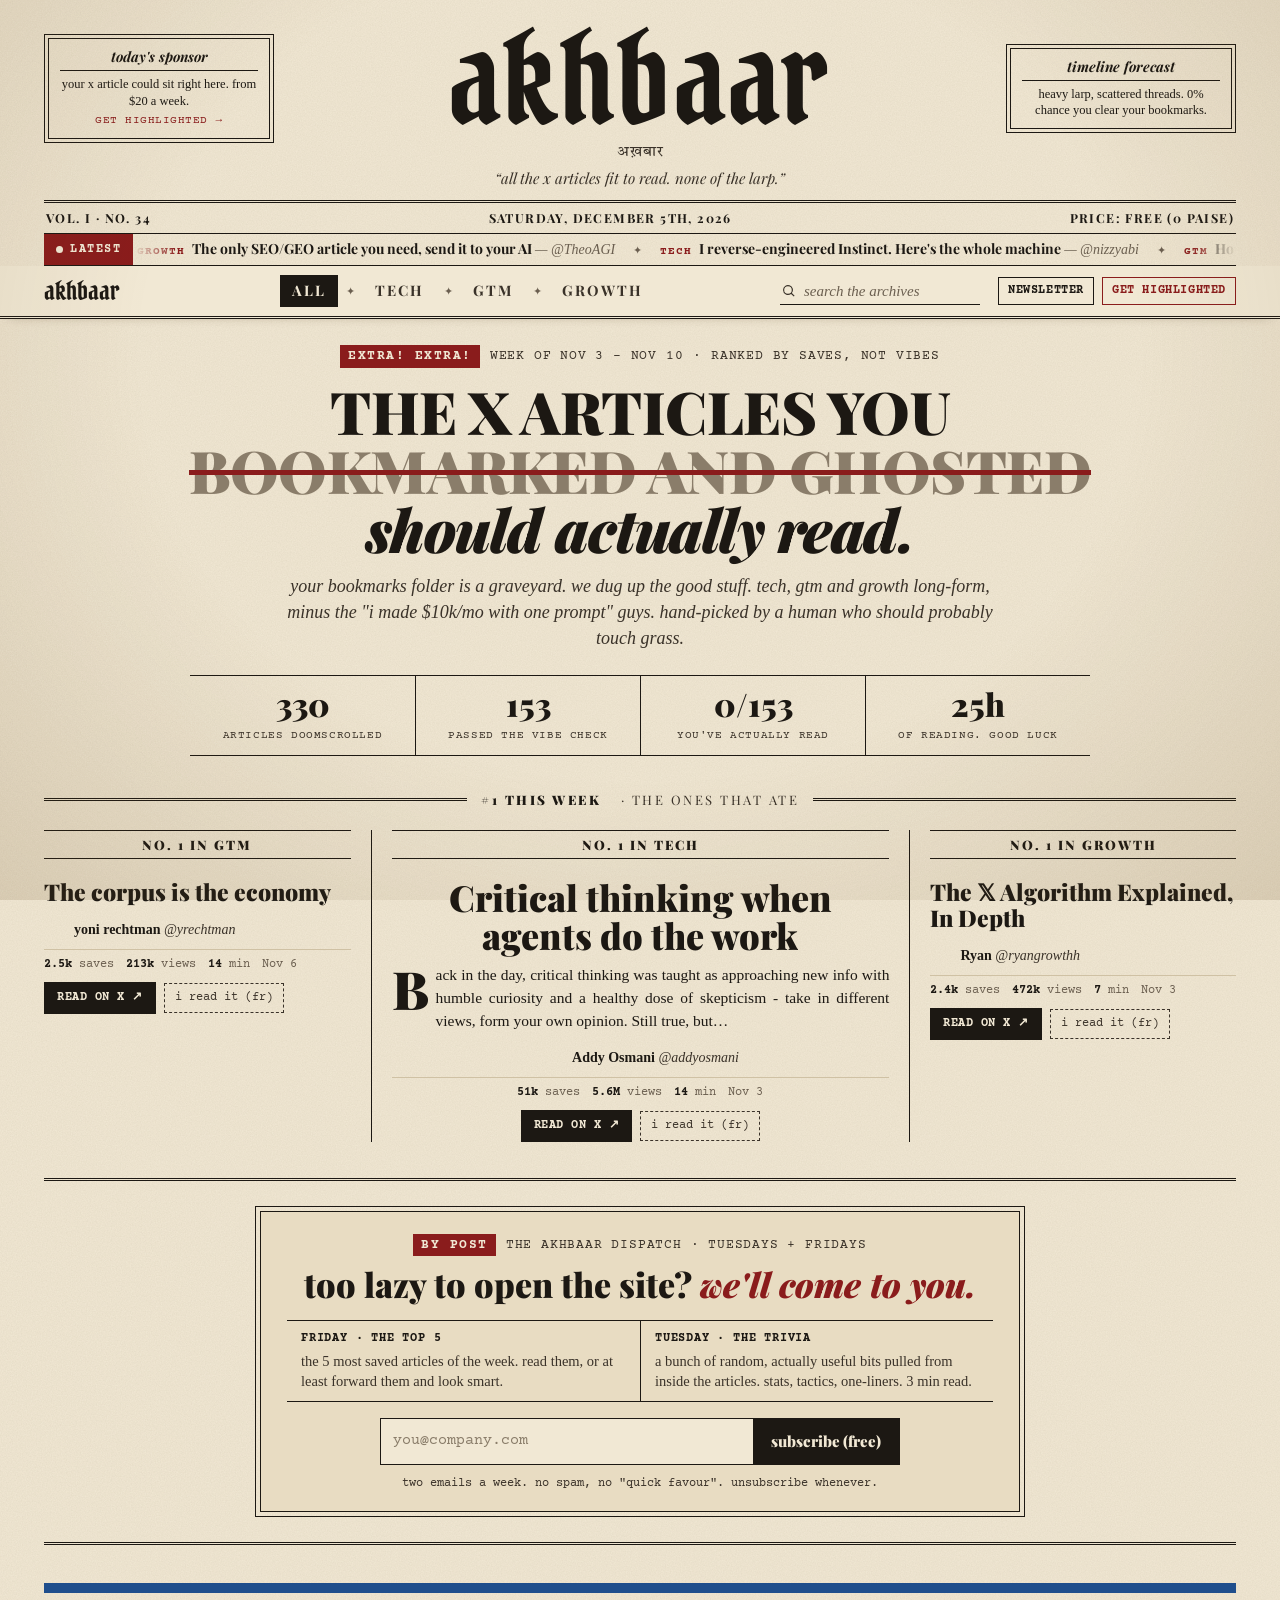
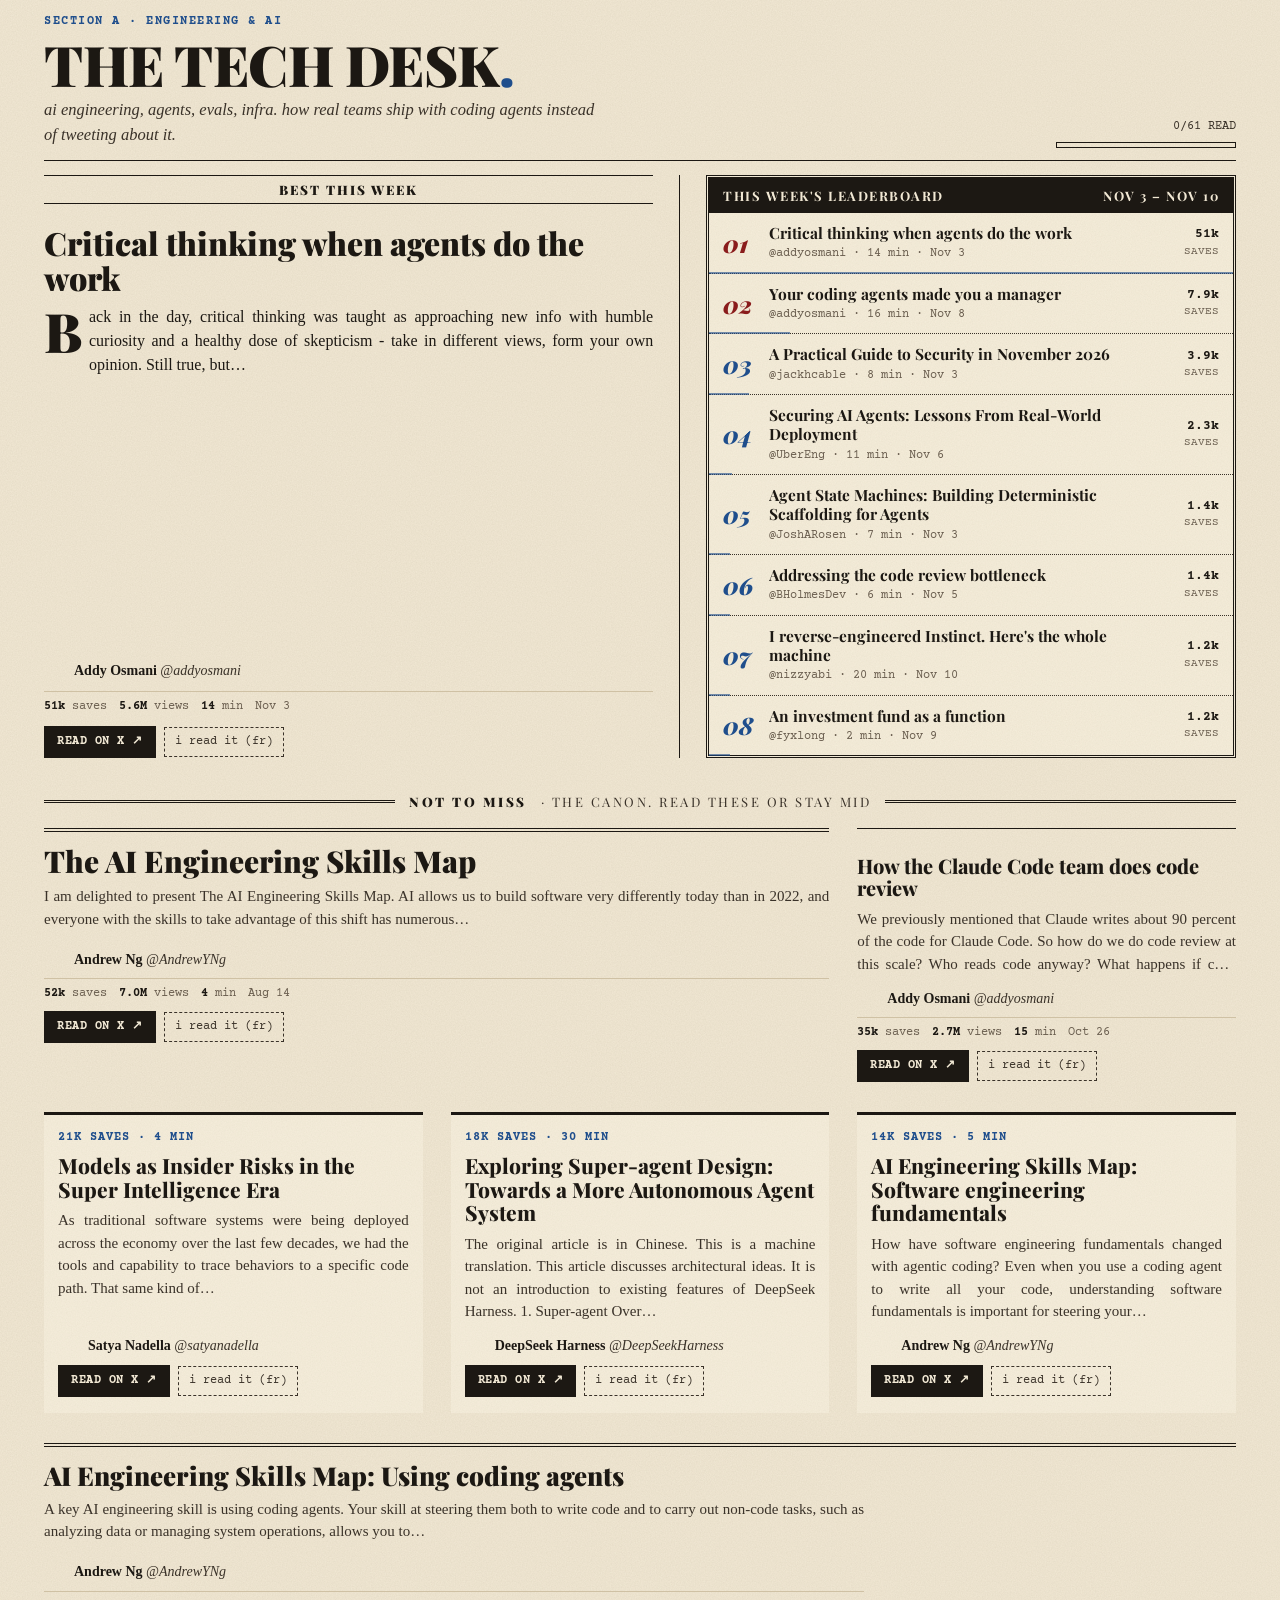
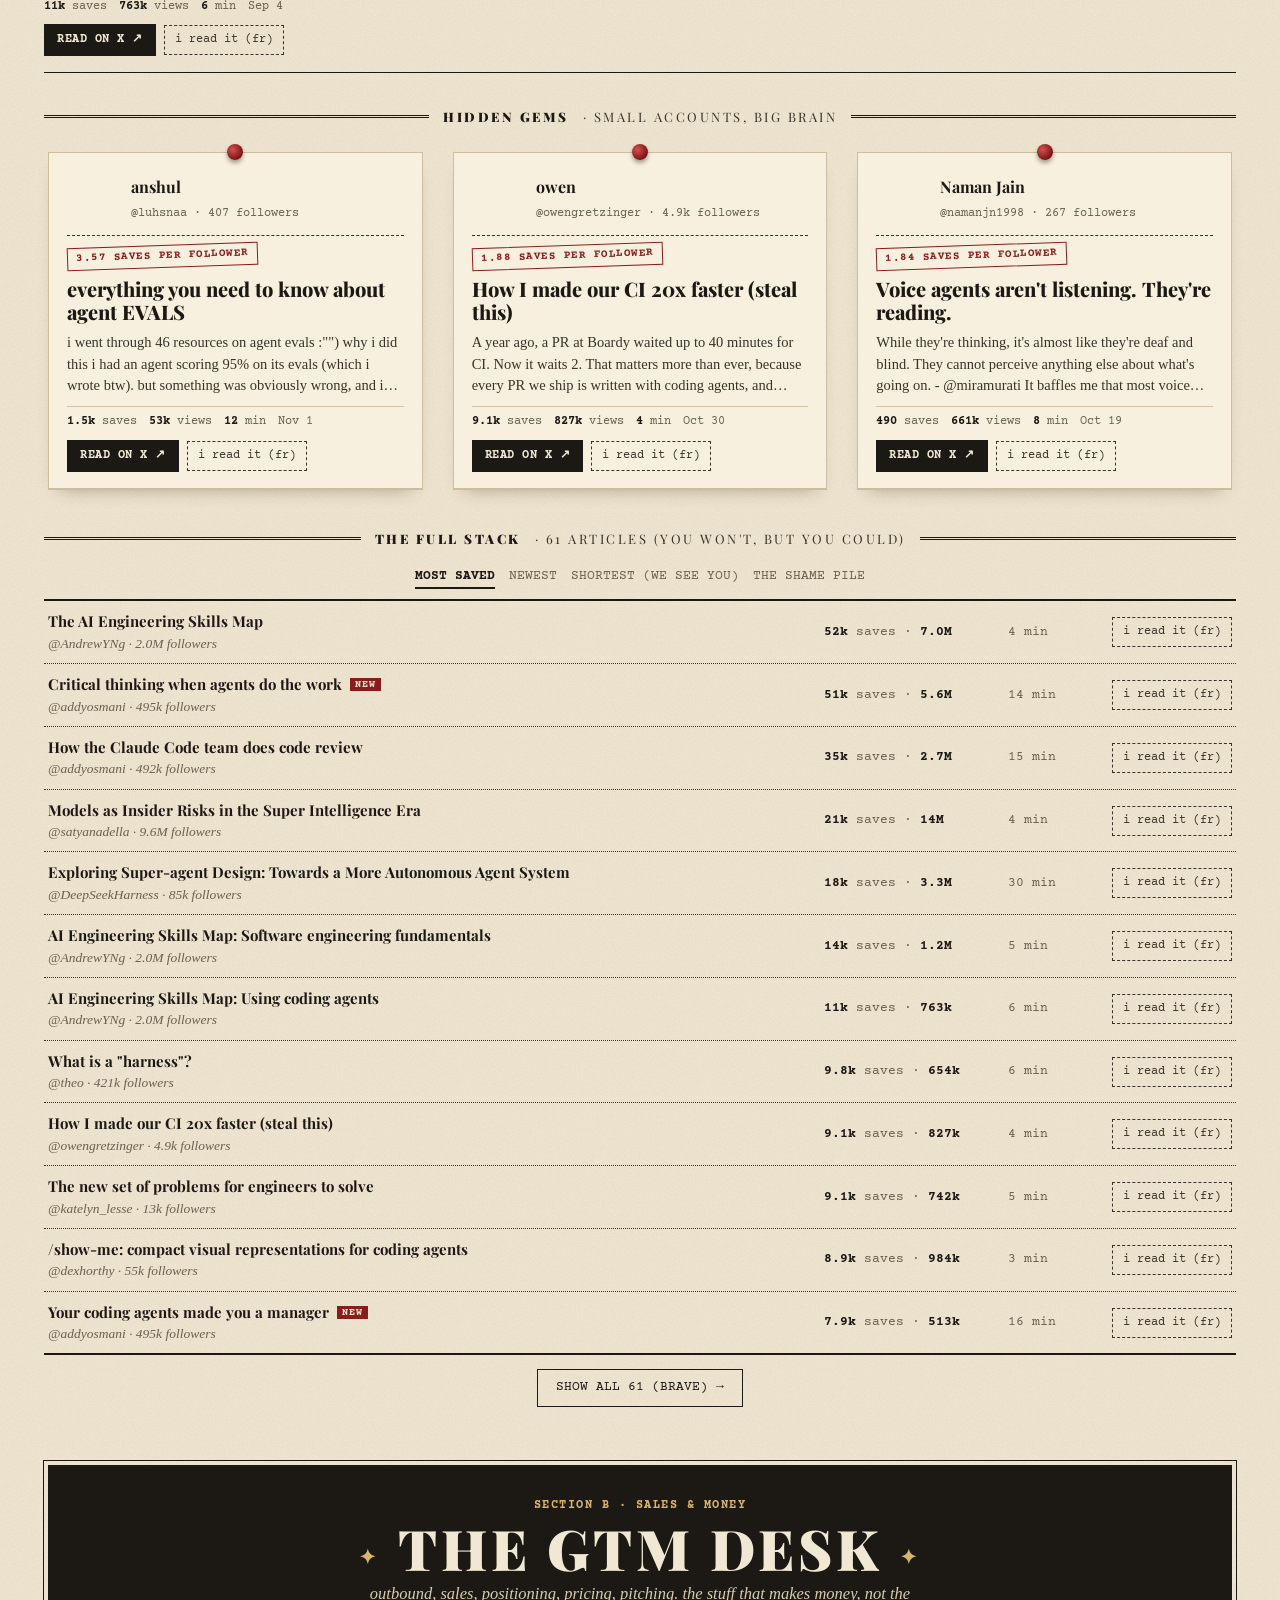
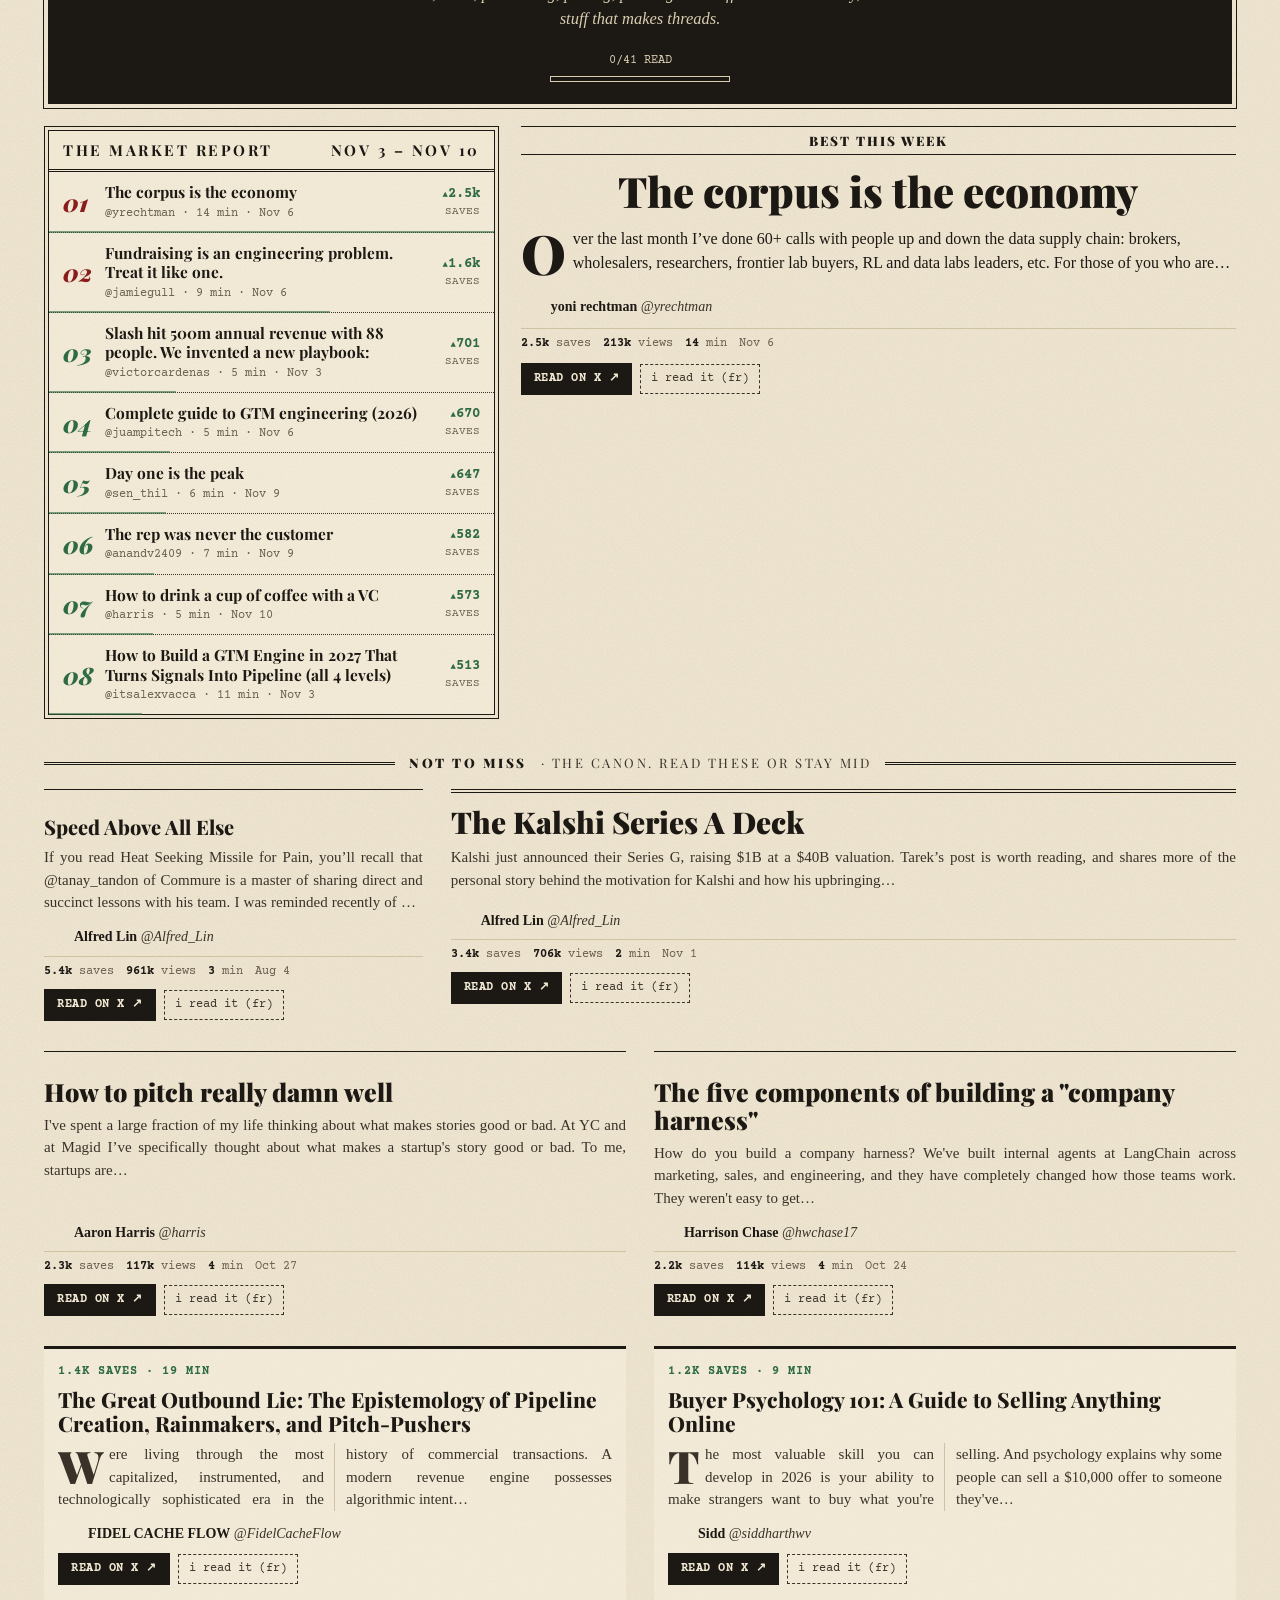
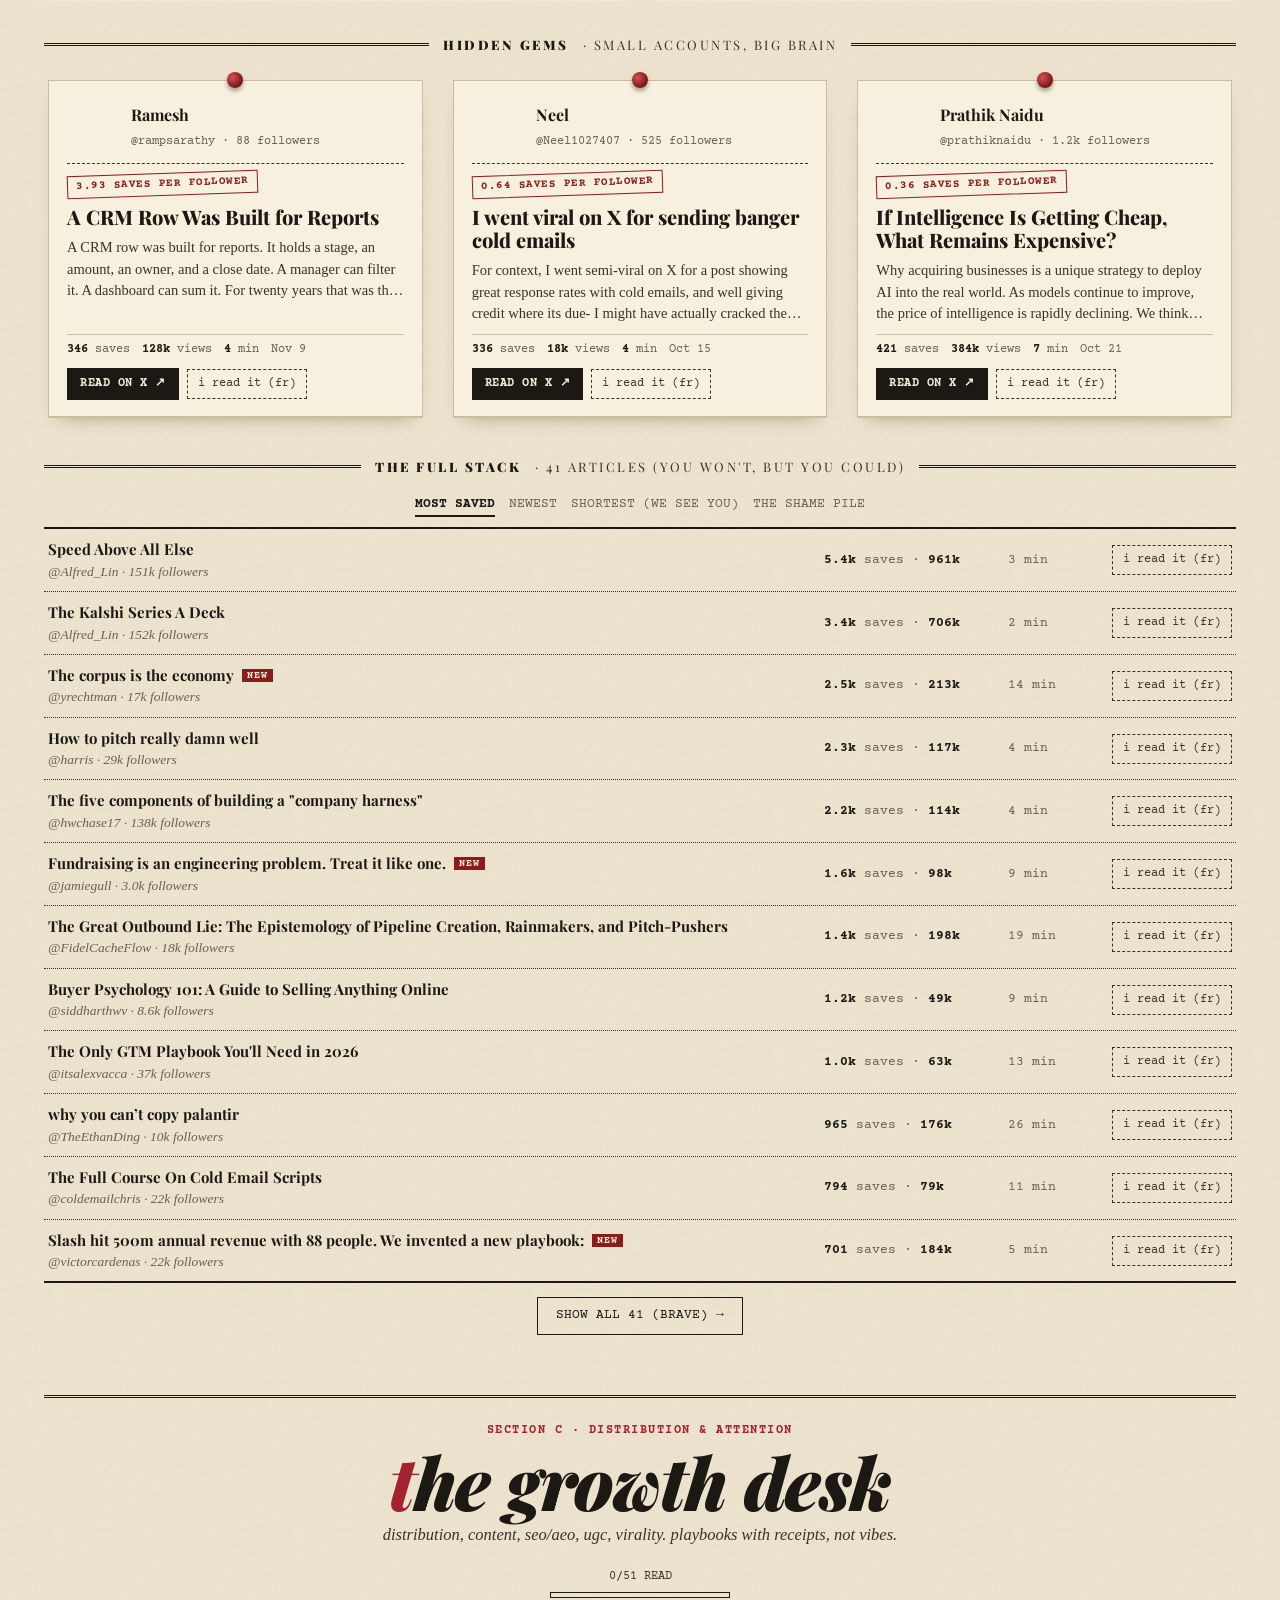
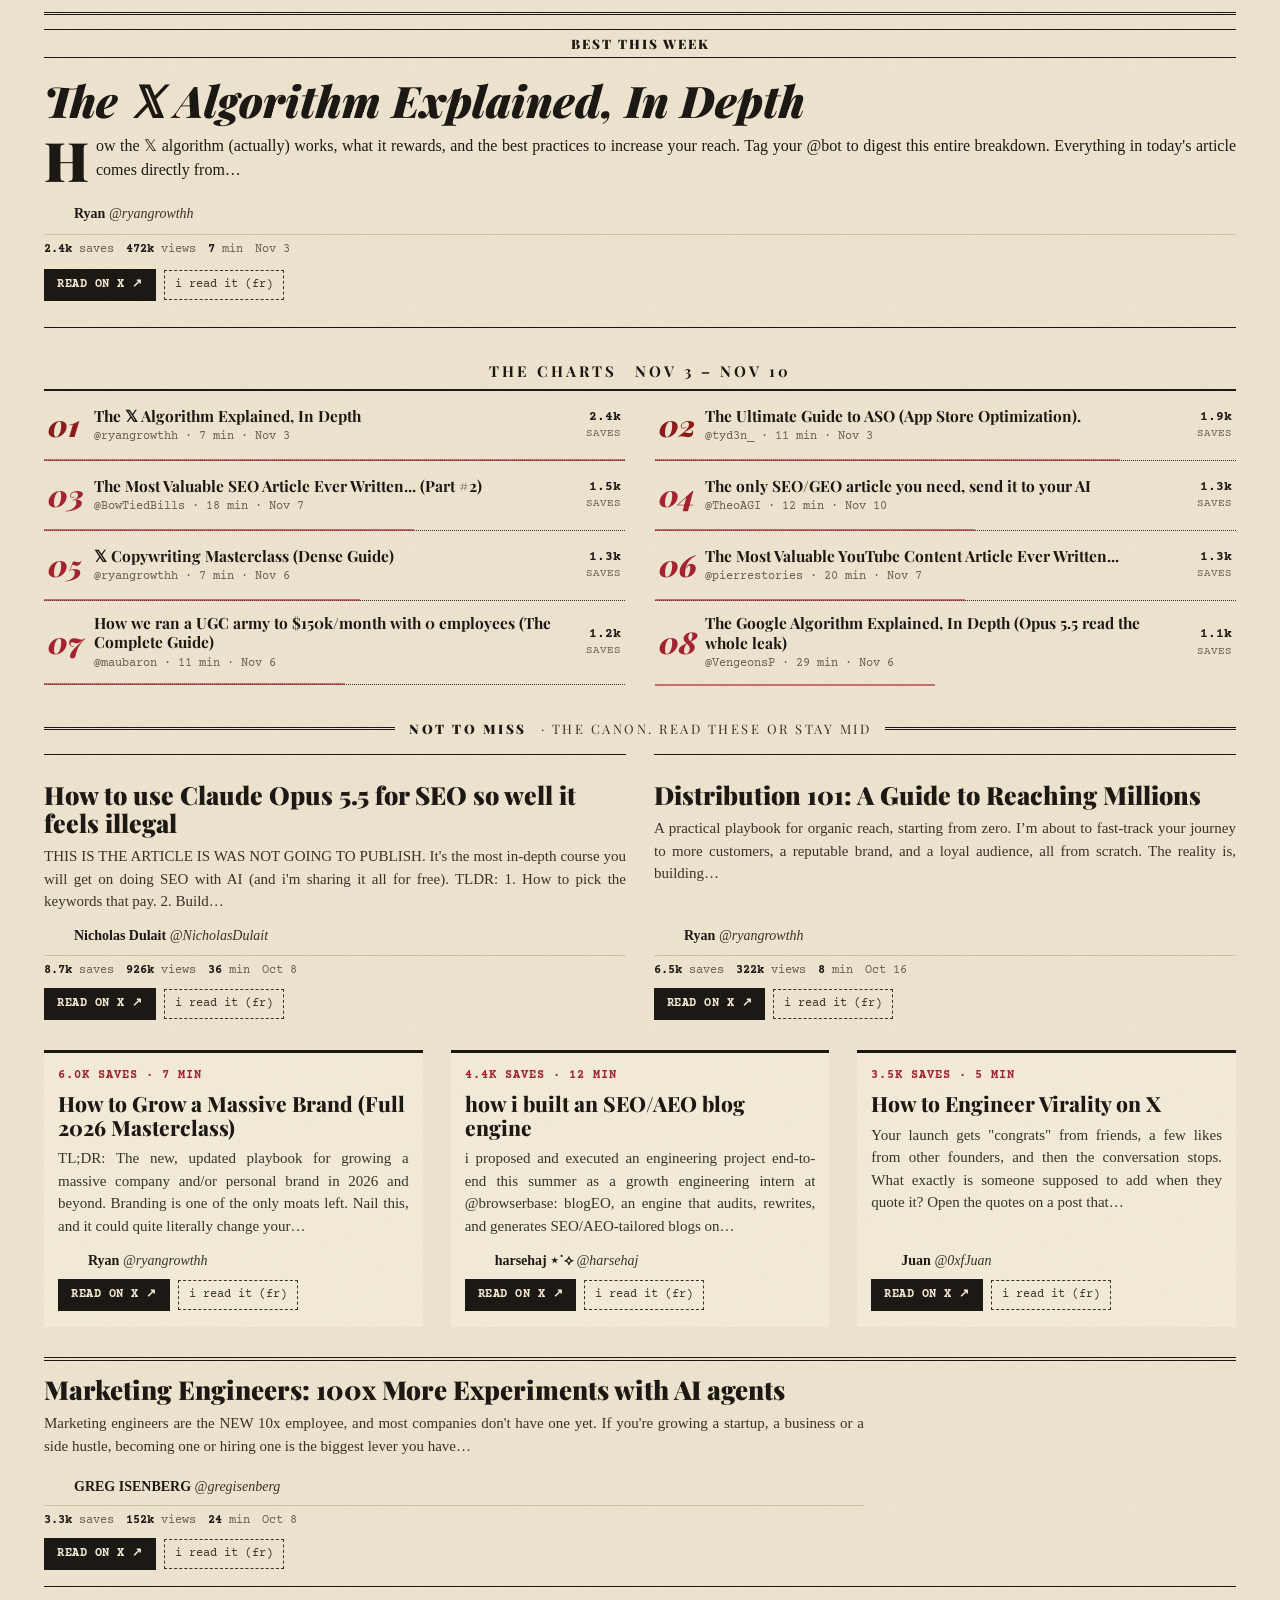
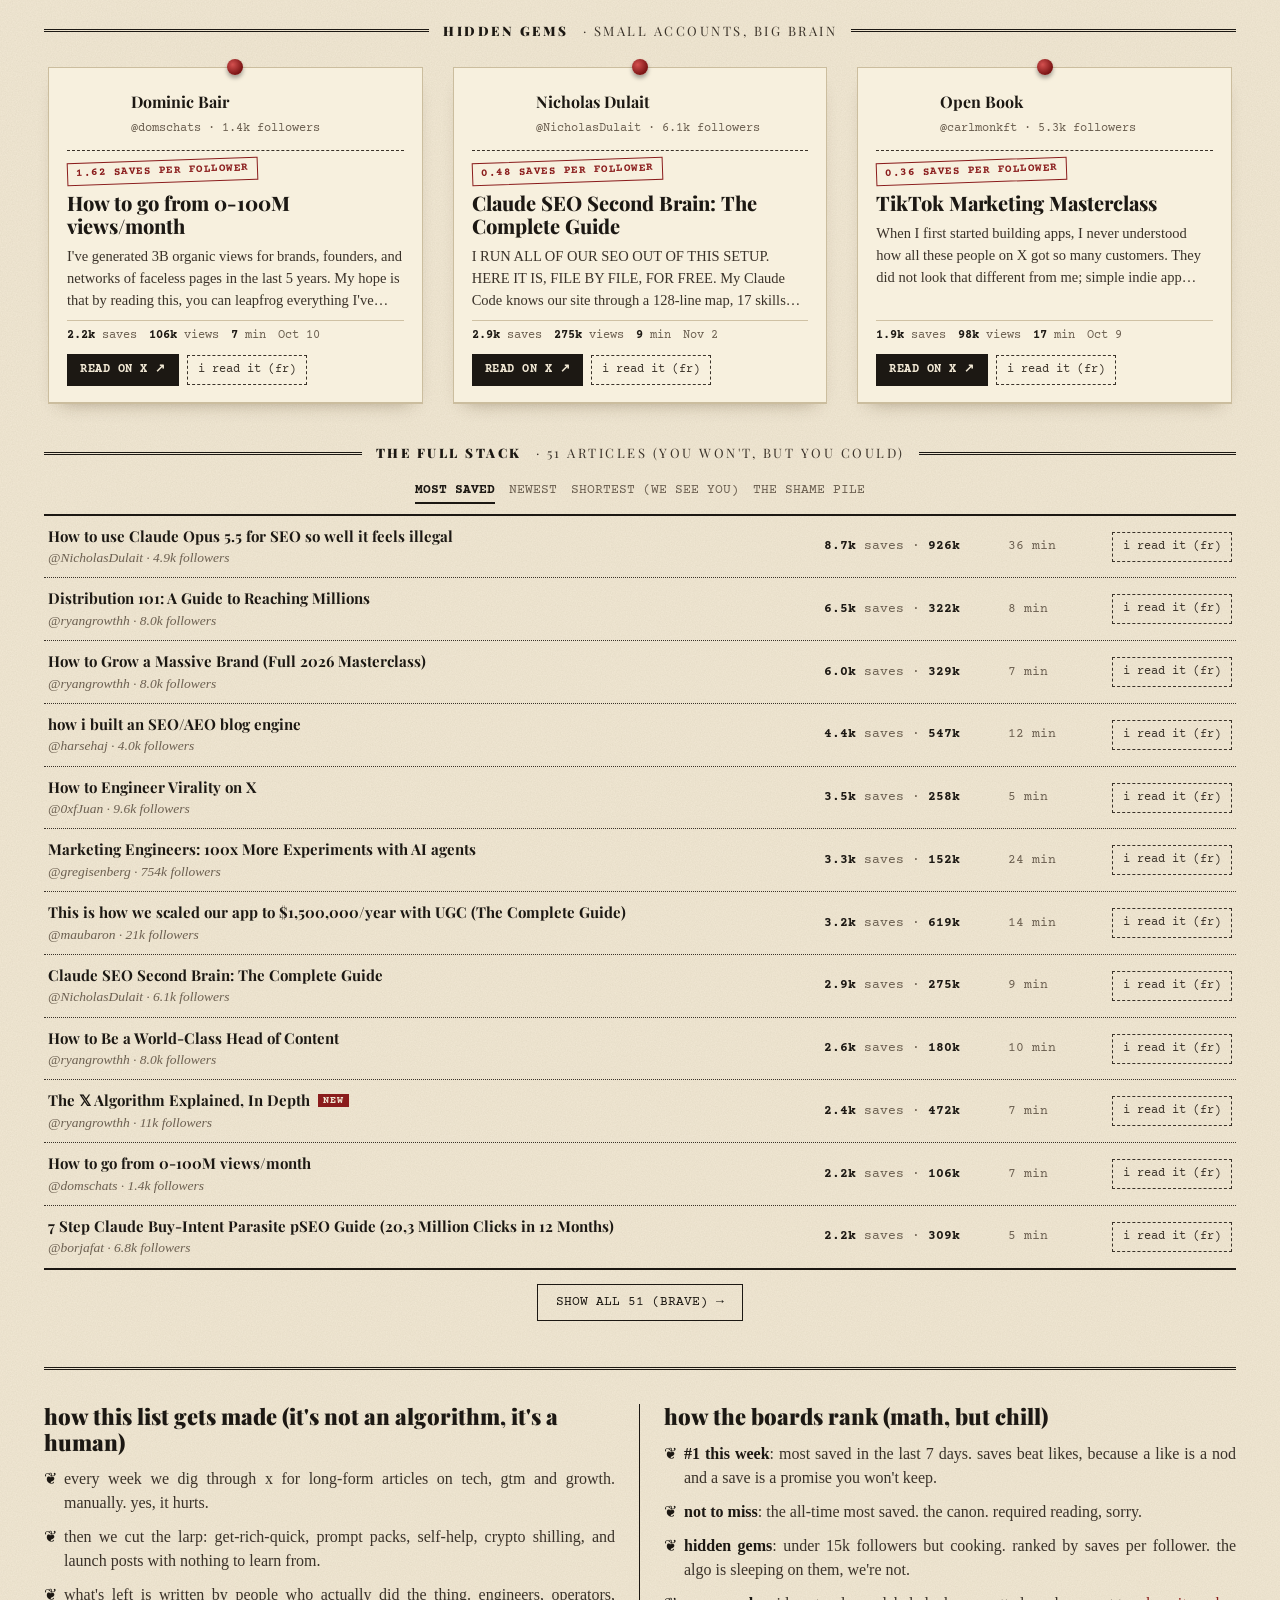
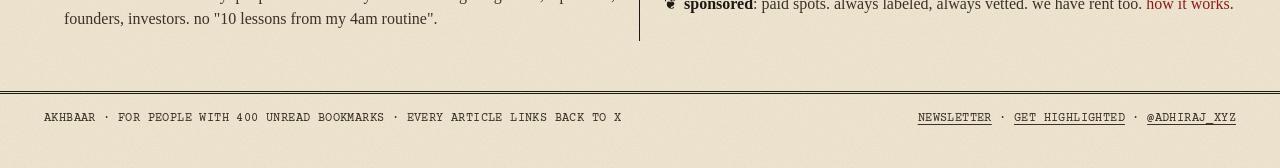
==== commit 52cbf7a8: "newsletter: signup box, nav link, unsubscribe page" ====
--- a/index.html
+++ b/index.html
@@ -47,7 +47,7 @@
     <button class="tab" data-c="growth">growth</button>
   </nav>
   <label class="search"><svg viewBox="0 0 24 24"><path d="M10.25 3.75a6.5 6.5 0 1 0 0 13 6.5 6.5 0 0 0 0-13zm-8.5 6.5a8.5 8.5 0 1 1 15.18 5.26l4.66 4.66-1.42 1.42-4.66-4.66A8.5 8.5 0 0 1 1.75 10.25z"/></svg><input id="q" placeholder="search the archives" aria-label="search articles"></label>
-  <div class="navr"><a class="hl-link" href="highlight.html">get highlighted</a></div>
+  <div class="navr"><a class="hl-link nl-link" href="#newsletter">newsletter</a> <a class="hl-link" href="highlight.html">get highlighted</a></div>
 </div></div>
 <main class="wrap">
   <section class="hero" id="hero">
@@ -63,6 +63,21 @@
     <div class="h4"><b>#1 this week</b>&nbsp;· the ones that ate</div>
     <div class="podium" id="podium"></div>
     <div id="frontspons"></div>
+  </section>
+  <section class="nl" id="newsletter">
+    <div class="nl-in">
+      <div class="kicker"><span class="extra">by post</span>the akhbaar dispatch · tuesdays + fridays</div>
+      <h2>too lazy to open the site? <em>we'll come to you.</em></h2>
+      <div class="nl-cols">
+        <div><b>friday · the top 5</b>the 5 most saved articles of the week. read them, or at least forward them and look smart.</div>
+        <div><b>tuesday · the trivia</b>a bunch of random, actually useful bits pulled from inside the articles. stats, tactics, one-liners. 3 min read.</div>
+      </div>
+      <form class="nl-form" data-action="subscribe" novalidate>
+        <input type="email" name="email" placeholder="you@company.com" aria-label="your email" autocomplete="email" required>
+        <button type="submit">subscribe (free)</button>
+      </form>
+      <p class="nl-msg" aria-live="polite">two emails a week. no spam, no "quick favour". unsubscribe whenever.</p>
+    </div>
   </section>
   <div id="sections"><div class="empty">filtering out the larp…</div></div>
   <section class="method">
@@ -86,7 +101,7 @@
   </section>
 </main><footer><div class="wrap" style="display:flex;justify-content:space-between;gap:16px;flex-wrap:wrap">
   <span>akhbaar · for people with 400 unread bookmarks · every article links back to x</span>
-  <span><a href="highlight.html">get highlighted</a> · <a href="https://x.com/adhiraj_xyz" target="_blank" rel="noopener">@adhiraj_xyz</a></span>
+  <span><a href="#newsletter">newsletter</a> · <a href="highlight.html">get highlighted</a> · <a href="https://x.com/adhiraj_xyz" target="_blank" rel="noopener">@adhiraj_xyz</a></span>
 </div></footer>
 <script>
 (function(){var d=new Date(),n=d.getDate(),s=(n%10==1&&n!=11)?'st':(n%10==2&&n!=12)?'nd':(n%10==3&&n!=13)?'rd':'th';
@@ -95,5 +110,6 @@
 var t=document.getElementById('topbar');if(t&&'IntersectionObserver'in window){var m=document.querySelector('.mast');new IntersectionObserver(function(e){t.classList.toggle('stuck',!e[0].isIntersecting)}).observe(m)}})();
 </script>
 <script src="js/home.js"></script>
+<script src="js/newsletter.js"></script>
 </body>
 </html>
--- a/styles.css
+++ b/styles.css
@@ -446,3 +446,27 @@
 .sec{border-bottom:0}
 .v-c .sechead{margin-top:6px}
 .method{border-top:3px double var(--ink);margin-top:30px}
+
+/* ---------- newsletter (the akhbaar dispatch) ---------- */
+.nl{padding:30px 0;border-bottom:3px double var(--ink);text-align:center}
+.nl-in{max-width:760px;margin:0 auto;border:1px solid var(--ink);outline:1px solid var(--ink);outline-offset:4px;padding:22px 26px 18px;background:var(--paper2)}
+.nl h2{font-family:var(--head);font-weight:900;font-size:clamp(24px,3.4vw,34px);line-height:1.1;margin:10px 0 16px}
+.nl h2 em{font-style:italic;color:var(--red)}
+.nl-cols{display:grid;grid-template-columns:1fr 1fr;border-top:1px solid var(--ink);border-bottom:1px solid var(--ink);margin-bottom:16px;text-align:left}
+.nl-cols>div{padding:10px 14px;font-size:14.5px;color:var(--ink2);line-height:1.4}
+.nl-cols>div+div{border-left:1px solid var(--ink)}
+.nl-cols b{display:block;font-family:var(--mono);font-size:11.5px;text-transform:uppercase;letter-spacing:.8px;color:var(--ink);margin-bottom:4px}
+.nl-form{display:flex;max-width:520px;margin:0 auto;border:1.5px solid var(--ink)}
+.nl-form input{flex:1;min-width:0;font:inherit;font-family:var(--mono);font-size:15px;padding:11px 12px;border:0;background:var(--paper);color:var(--ink);outline:none}
+.nl-form input::placeholder{color:var(--mut2)}
+.nl-form button{font-family:var(--head);font-weight:900;font-size:15px;padding:0 18px;background:var(--ink);color:var(--paper);white-space:nowrap}
+.nl-form button:hover{background:var(--red)}
+.nl-form button:disabled{opacity:.7;cursor:default}
+.nl-form.done{display:none}
+.nl-msg{font-family:var(--mono);font-size:12px;color:var(--ink2);margin-top:10px;text-transform:lowercase}
+.nl-form.done+.nl-msg{font-family:var(--head);font-style:italic;font-size:17px;color:var(--ink);text-transform:none}
+@media(max-width:640px){.nl-in{padding:18px 14px 14px}.nl-cols{grid-template-columns:1fr}.nl-cols>div+div{border-left:0;border-top:1px solid var(--ink)}.nl-form{flex-direction:column}.nl-form button{padding:11px}}
+.navr{gap:8px}
+.hl-link.nl-link{border-color:var(--ink);color:var(--ink)}
+.hl-link.nl-link:hover{background:var(--ink);color:var(--paper)}
+@media(max-width:640px){.hl-link.nl-link{display:none}}
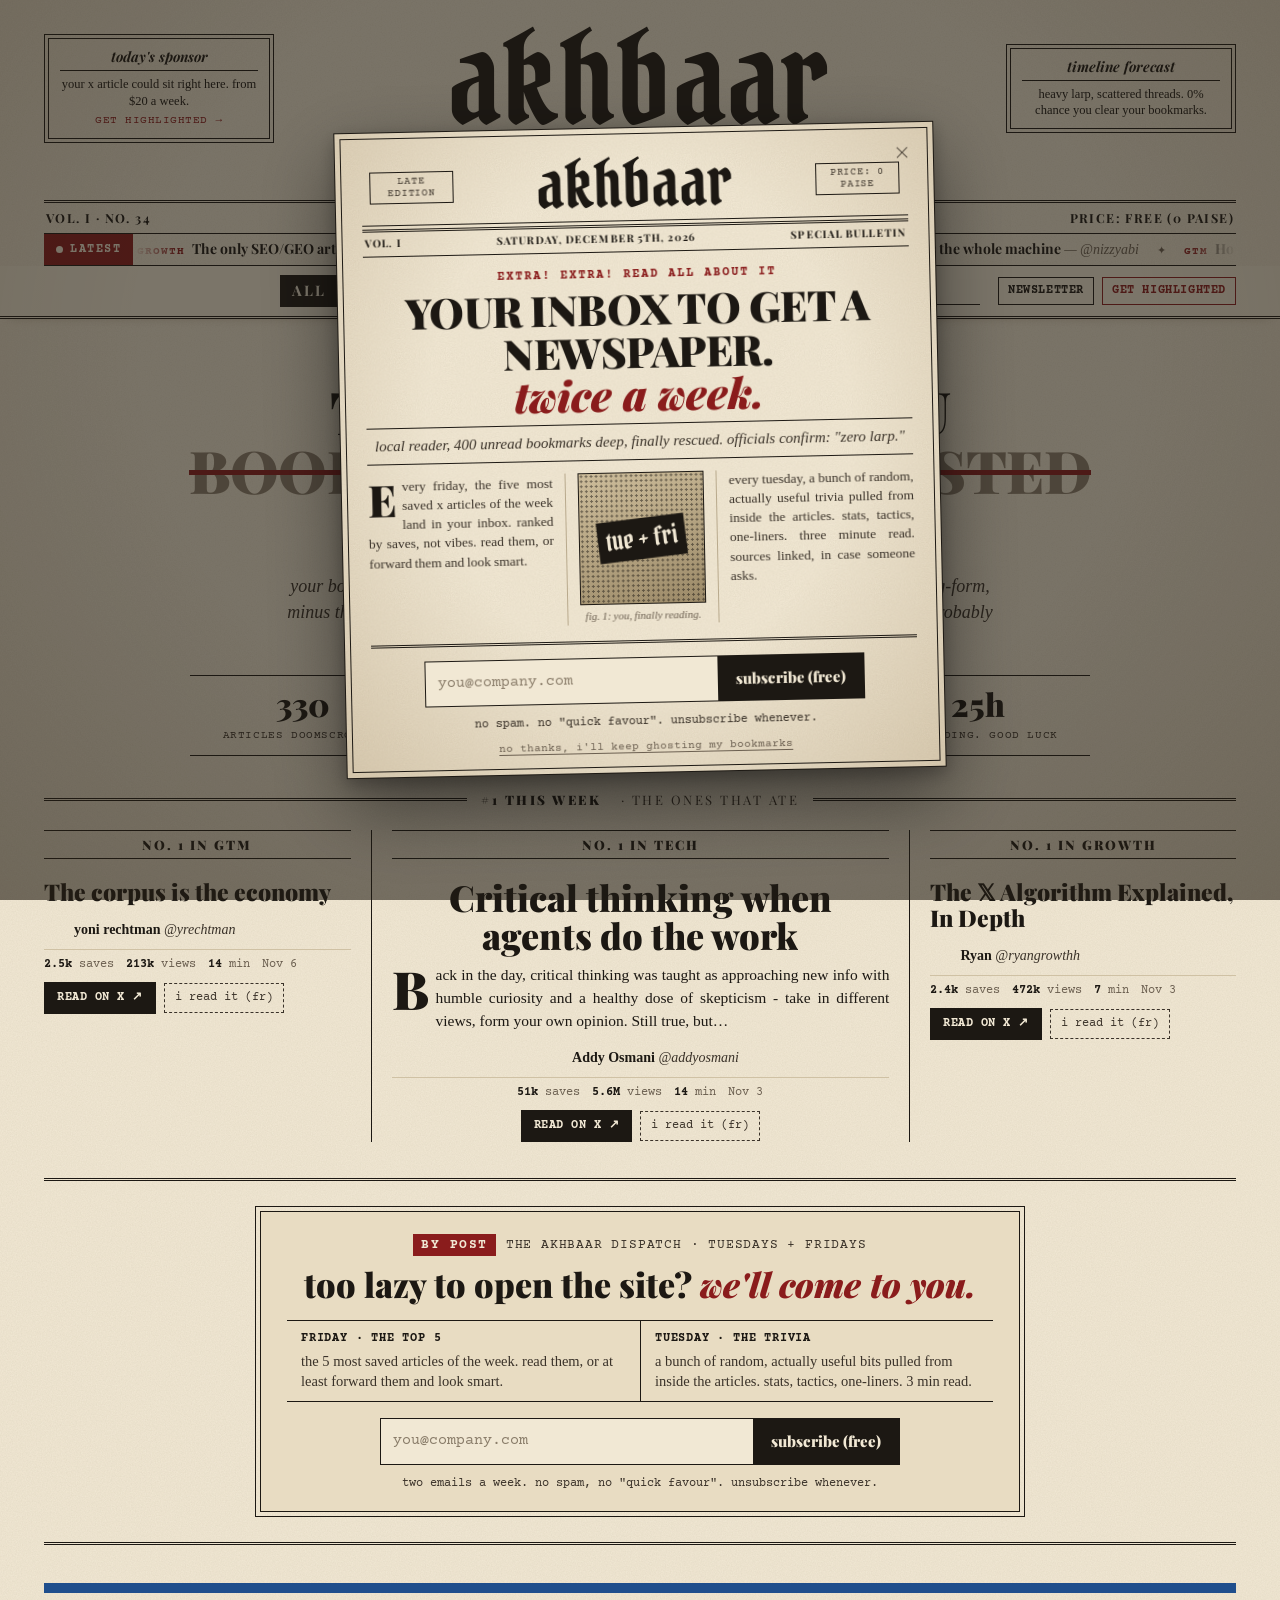
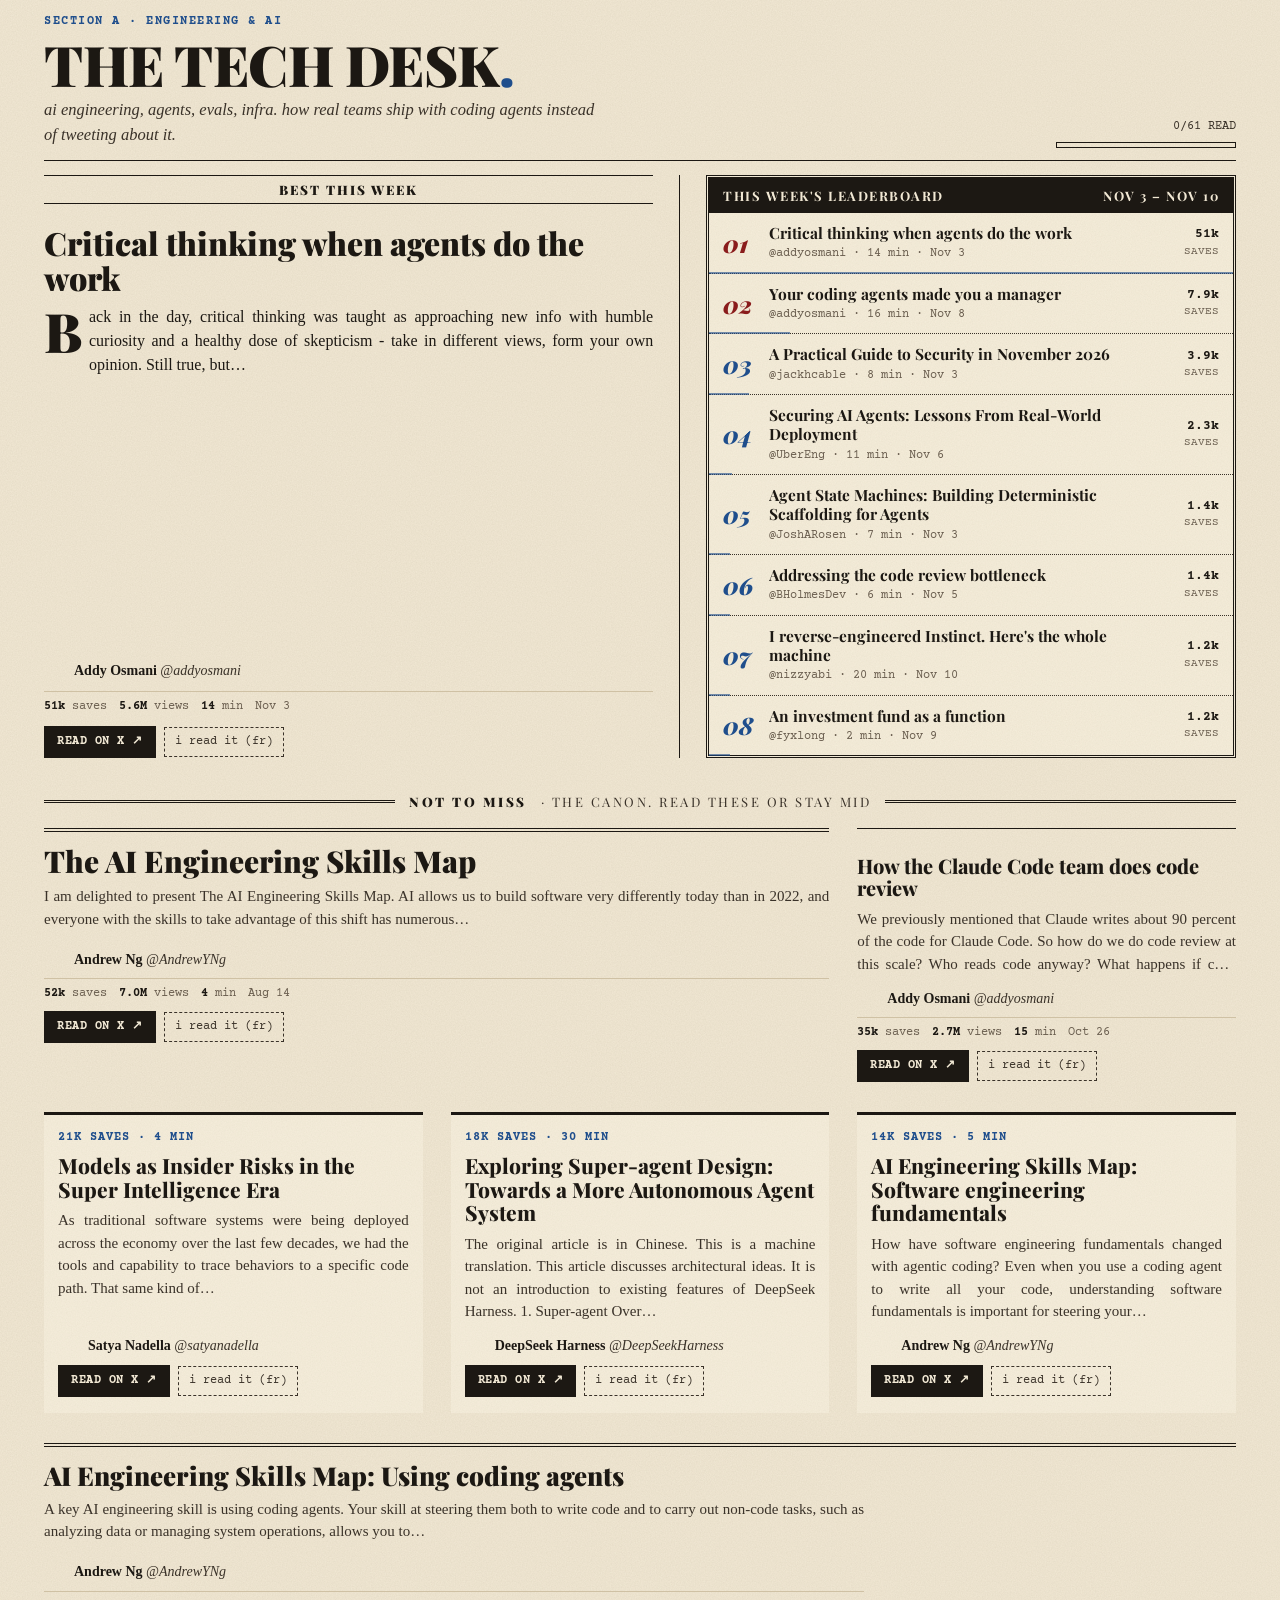
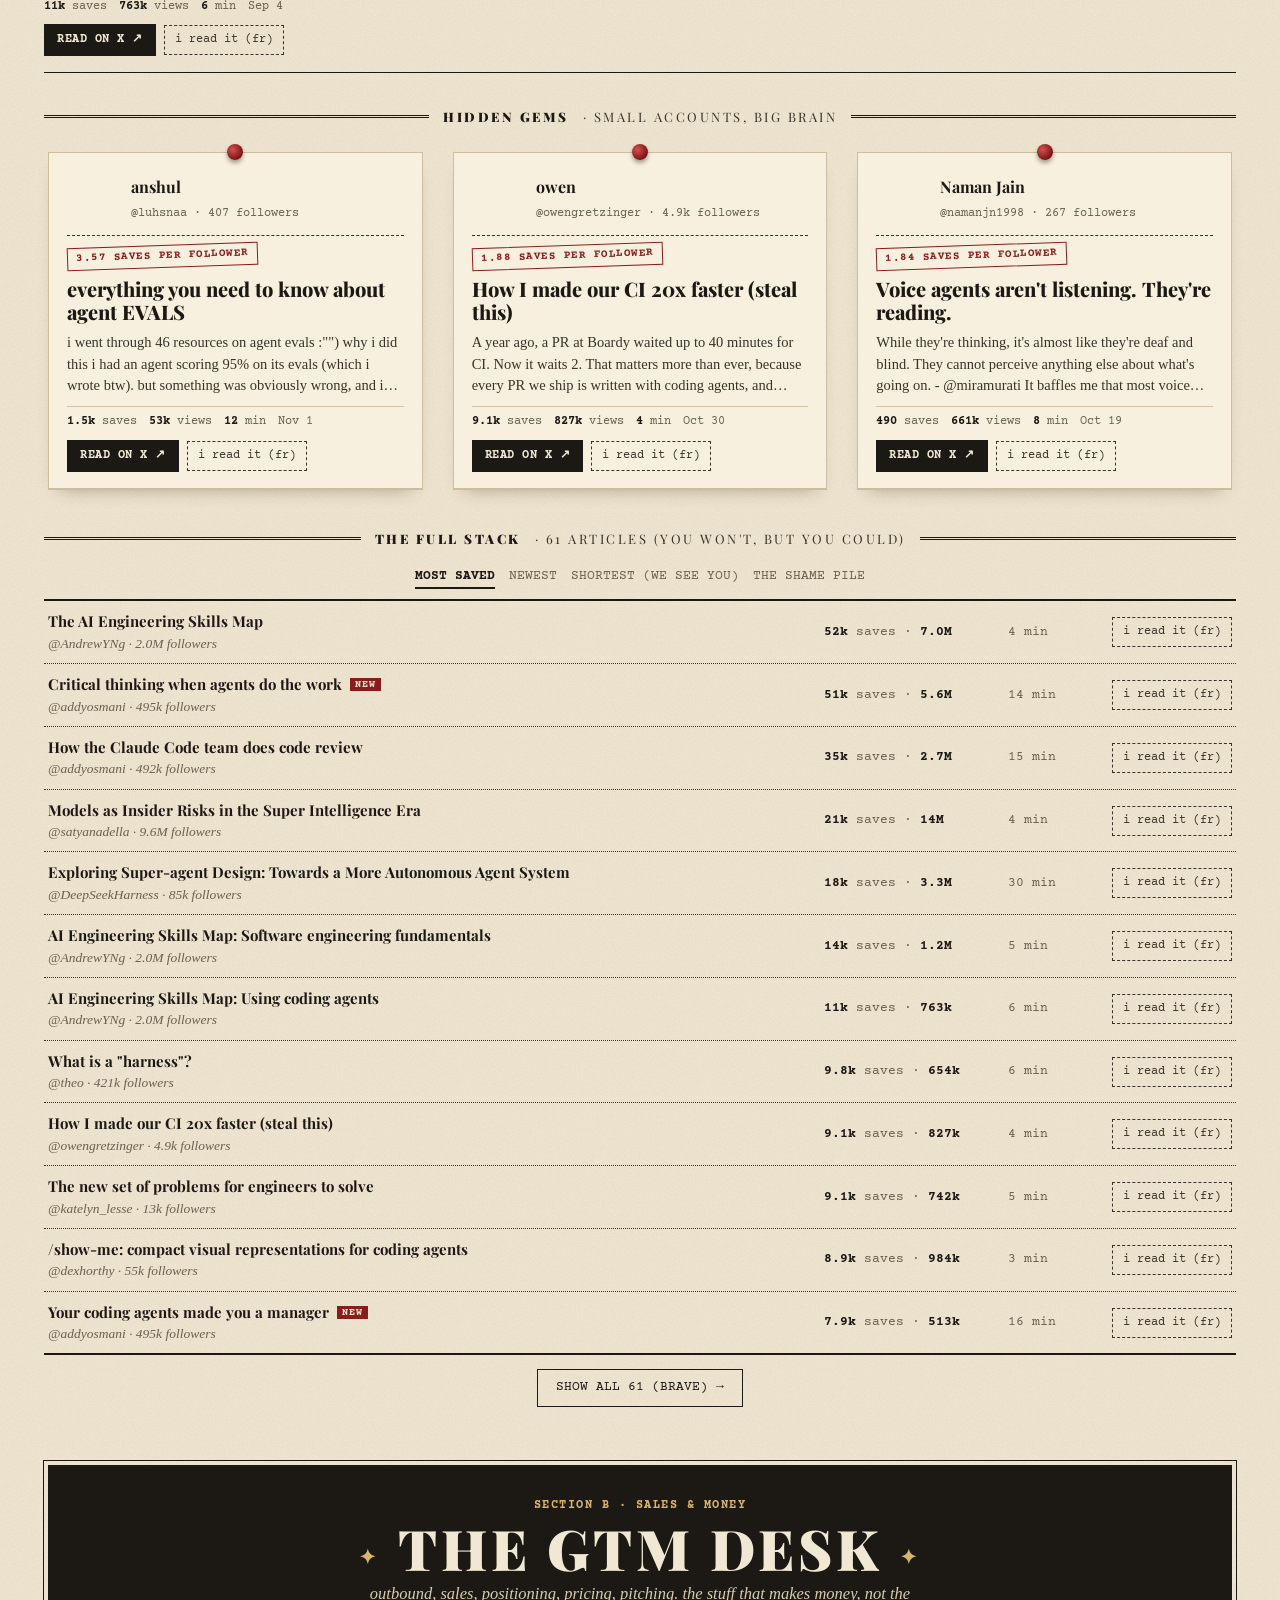
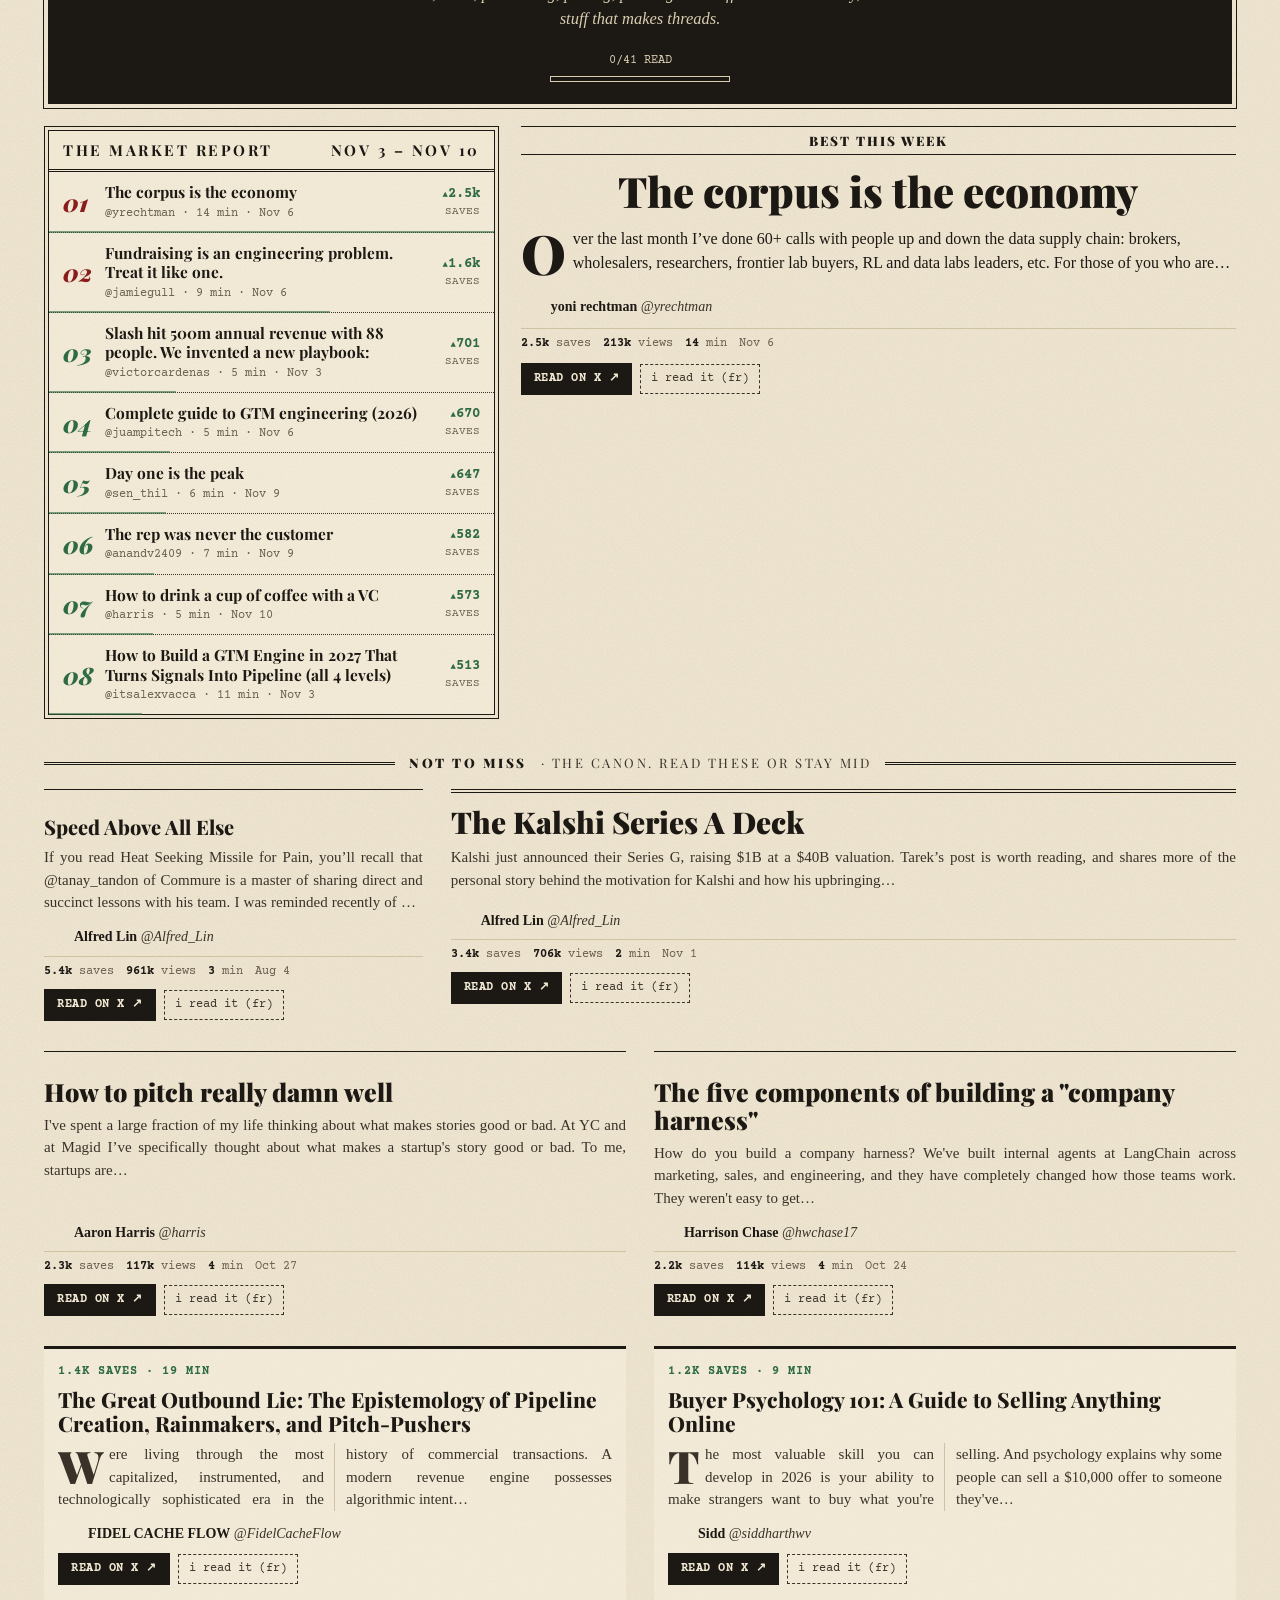
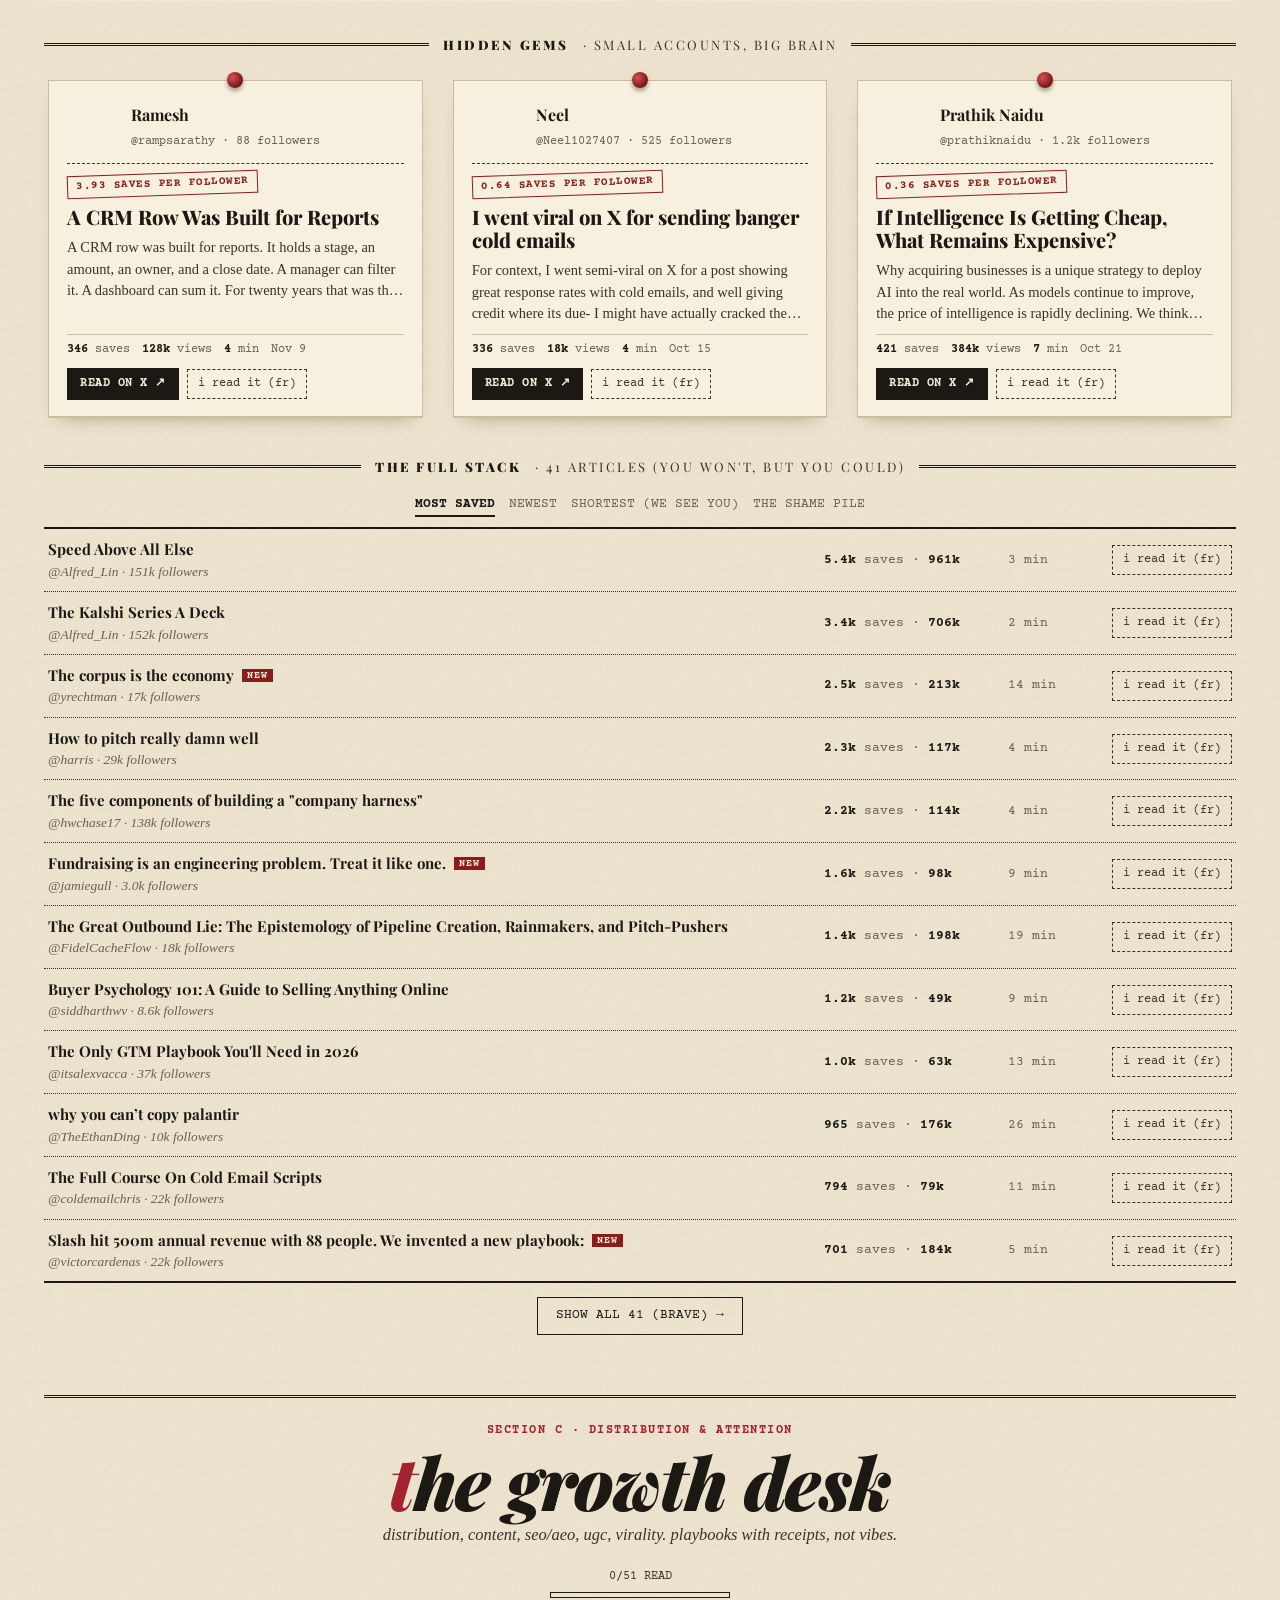
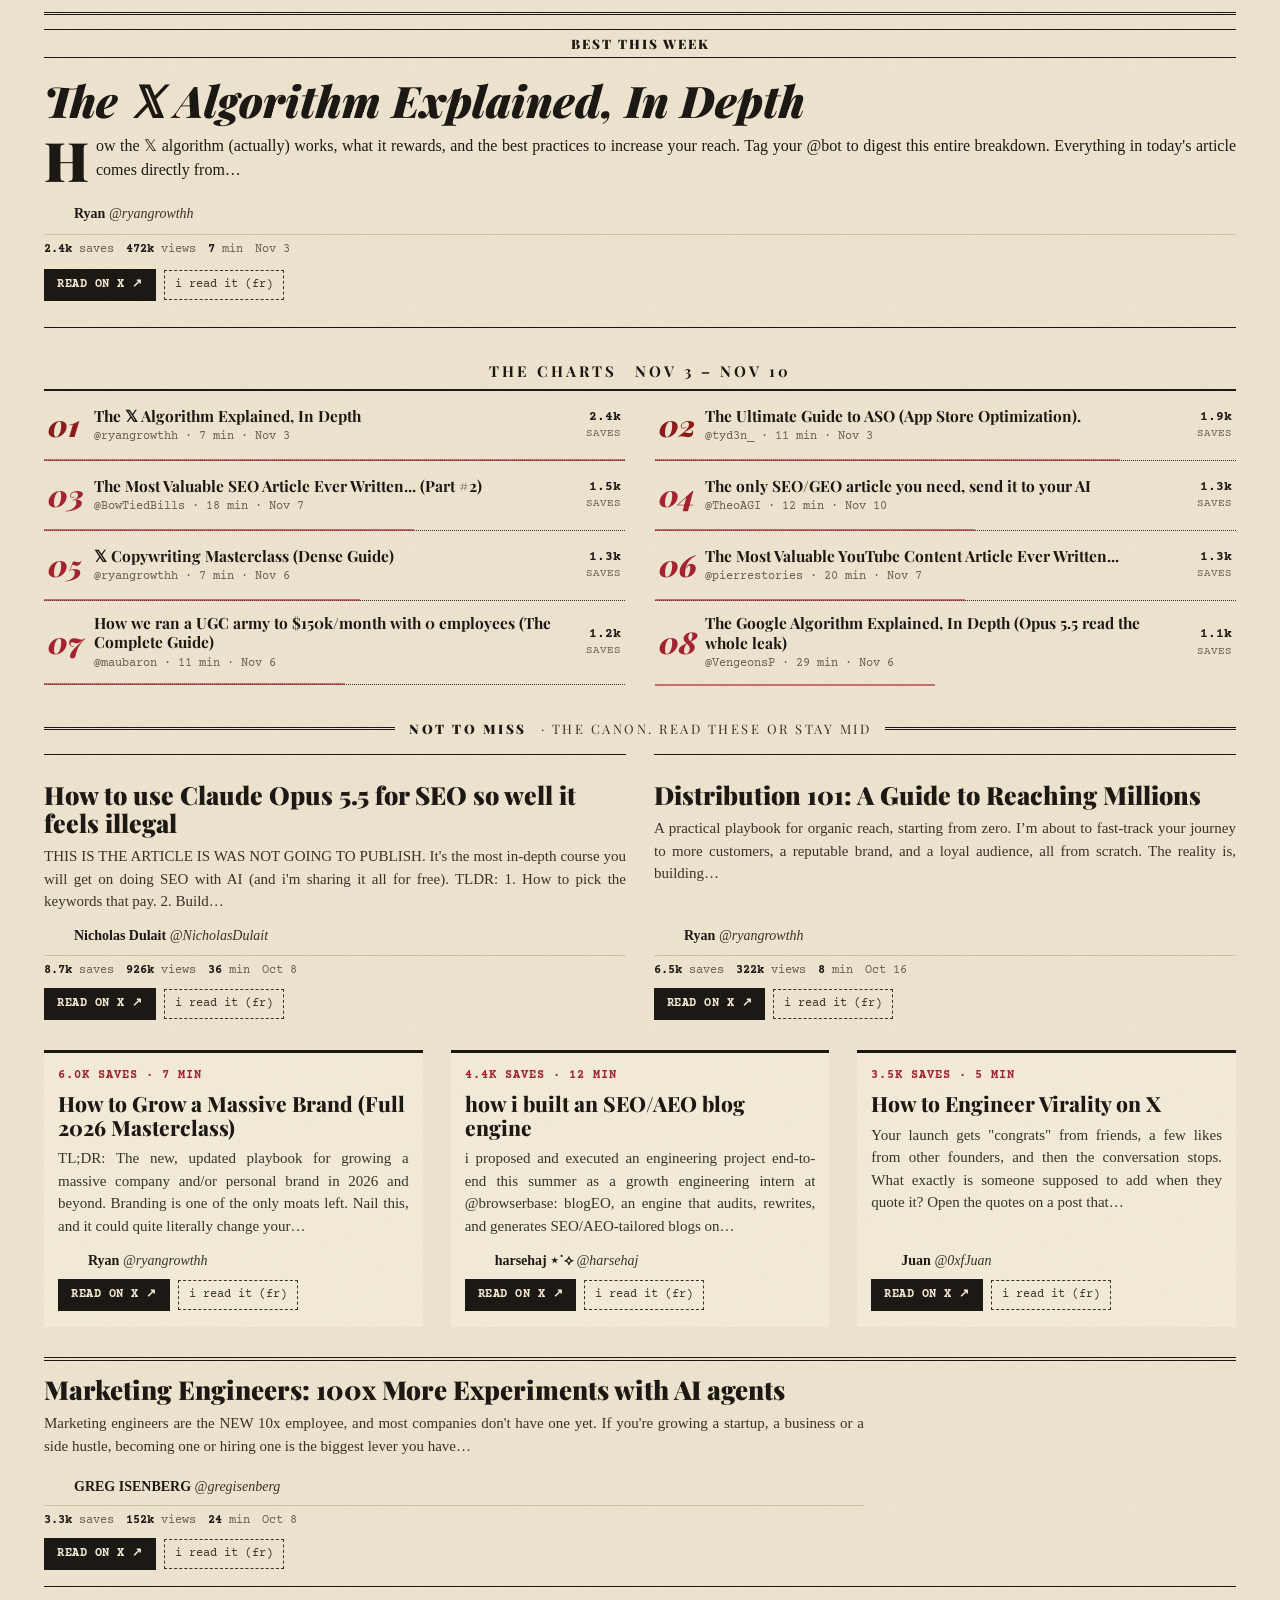
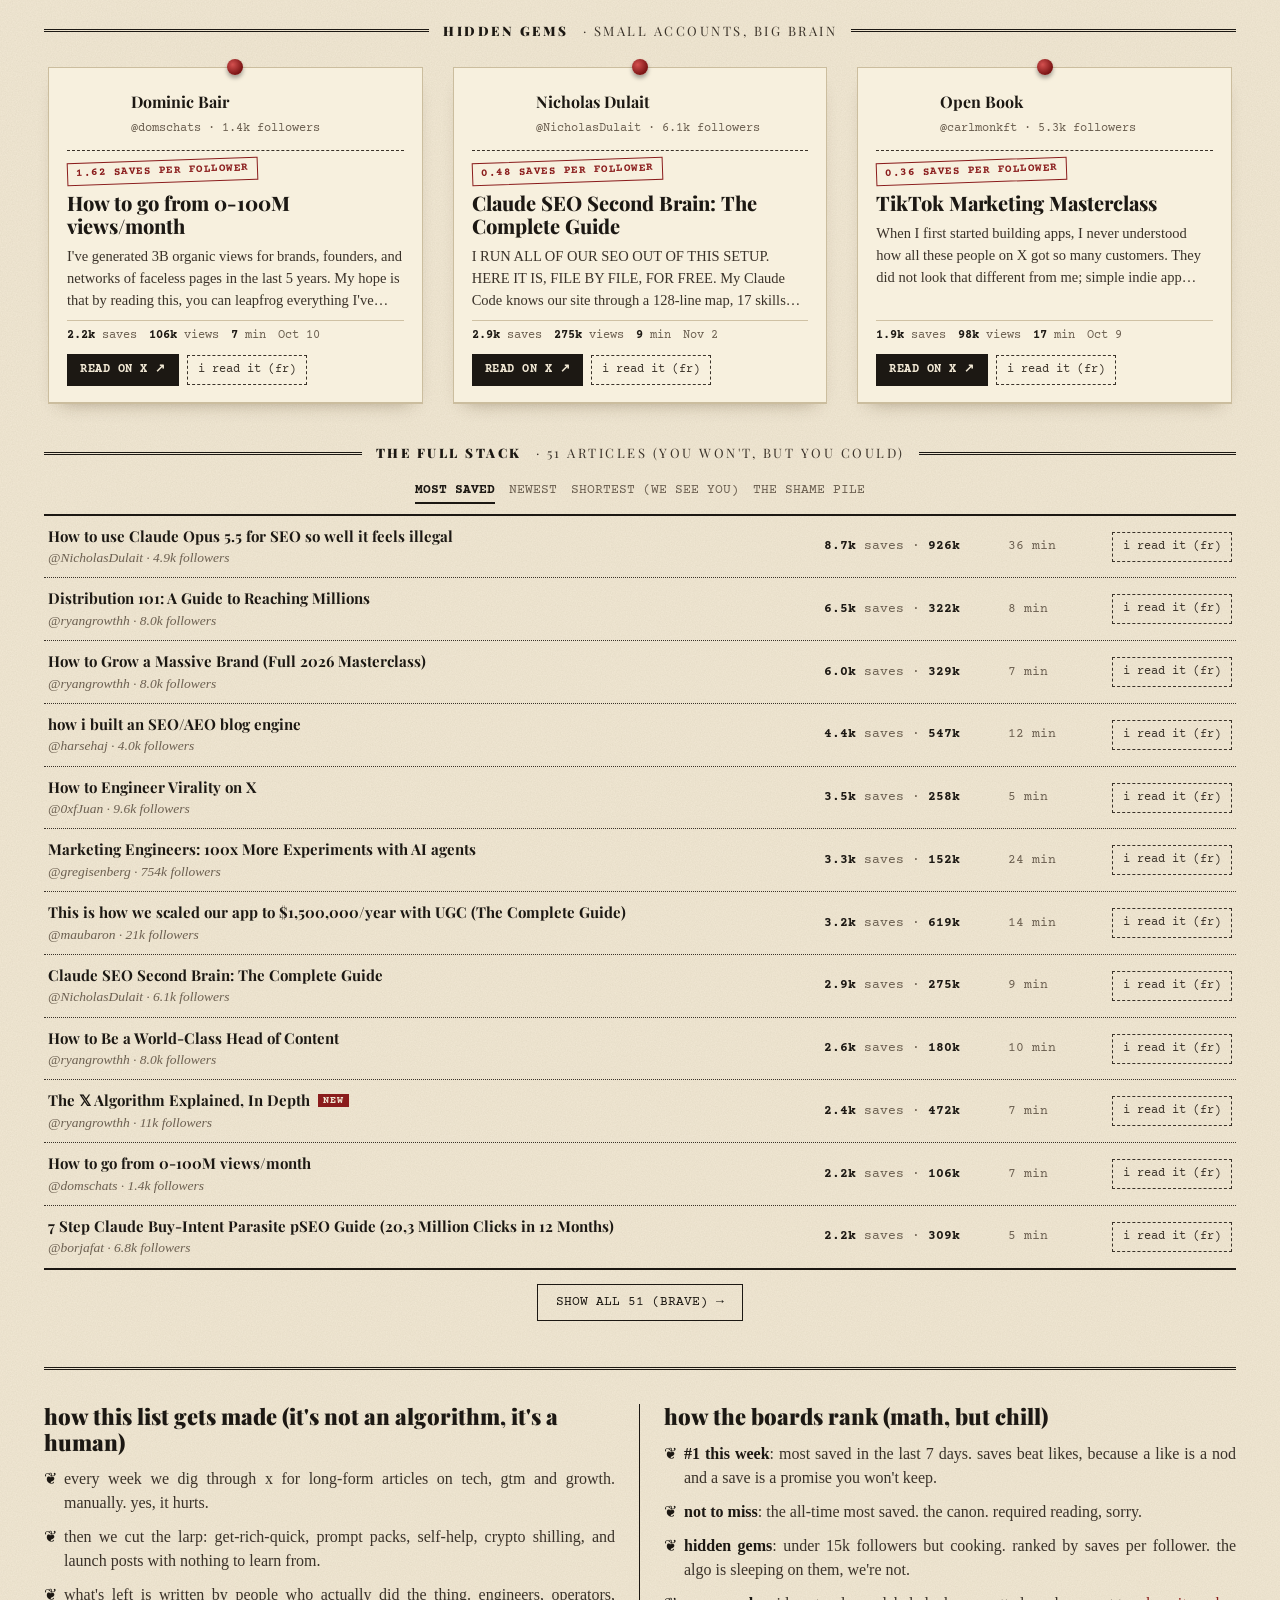
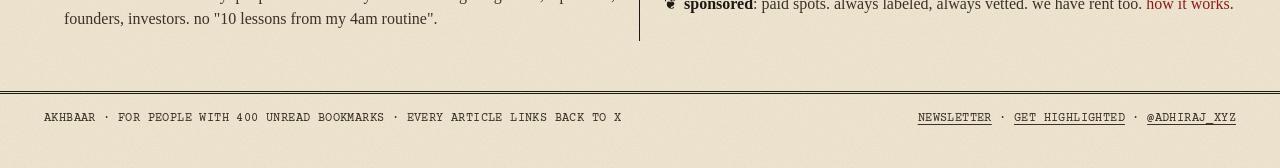
==== commit 69bdfd7b: "cache-bust styles.css and newsletter.js" ====
--- a/index.html
+++ b/index.html
@@ -24,7 +24,7 @@
 <link rel="preconnect" href="https://fonts.googleapis.com">
 <link rel="preconnect" href="https://fonts.gstatic.com" crossorigin>
 <link href="https://fonts.googleapis.com/css2?family=Pirata+One&family=Playfair+Display:ital,wght@0,400;0,700;0,800;0,900;1,700;1,900&family=Old+Standard+TT:ital,wght@0,400;0,700;1,400&family=Courier+Prime:wght@400;700&family=Tiro+Devanagari+Hindi&display=swap" rel="stylesheet">
-<link rel="stylesheet" href="styles.css">
+<link rel="stylesheet" href="styles.css?v=3">
 <script defer src="https://static.cloudflareinsights.com/beacon.min.js" data-cf-beacon='{"token": "a0551db1a5be459e8d3dd33f1ea72626"}'></script>
 </head>
 <body>
@@ -110,6 +110,6 @@
 var t=document.getElementById('topbar');if(t&&'IntersectionObserver'in window){var m=document.querySelector('.mast');new IntersectionObserver(function(e){t.classList.toggle('stuck',!e[0].isIntersecting)}).observe(m)}})();
 </script>
 <script src="js/home.js"></script>
-<script src="js/newsletter.js"></script>
+<script src="js/newsletter.js?v=3"></script>
 </body>
 </html>
--- a/styles.css
+++ b/styles.css
@@ -470,3 +470,61 @@
 .hl-link.nl-link{border-color:var(--ink);color:var(--ink)}
 .hl-link.nl-link:hover{background:var(--ink);color:var(--paper)}
 @media(max-width:640px){.hl-link.nl-link{display:none}}
+
+/* ---------- the spinning newspaper popup ---------- */
+html.np-lock,html.np-lock body{overflow:hidden}
+.np-ov{position:fixed;inset:0;z-index:200;display:flex;align-items:center;justify-content:center;padding:18px;background:rgba(28,24,19,0);perspective:1400px;transition:background .9s ease}
+.np-ov.in{background:rgba(28,24,19,.55)}
+.np-ov.out{background:rgba(28,24,19,0);transition:background .45s ease}
+.np-pop{position:relative;width:min(600px,100%);max-height:calc(100vh - 36px);overflow:auto;text-align:center;color:var(--ink);
+  background-color:#f3ead6;background-image:url("data:image/svg+xml,%3Csvg xmlns='http://www.w3.org/2000/svg' width='240' height='240'%3E%3Cfilter id='n'%3E%3CfeTurbulence type='fractalNoise' baseFrequency='.8' numOctaves='3' stitchTiles='stitch'/%3E%3CfeColorMatrix values='0 0 0 0 .32 0 0 0 0 .25 0 0 0 0 .15 0 0 0 .16 0'/%3E%3C/filter%3E%3Crect width='100%25' height='100%25' filter='url(%23n)'/%3E%3C/svg%3E"),radial-gradient(ellipse at 50% 45%,transparent 50%,rgba(120,88,40,.22) 100%);
+  border:1px solid var(--ink);outline:1px solid var(--ink);outline-offset:-7px;padding:22px 26px 16px;
+  box-shadow:0 30px 70px rgba(0,0,0,.45),0 6px 16px rgba(0,0,0,.25);
+  transform-origin:50% 50%;opacity:0;transform:translateZ(-1600px) rotateZ(-1080deg) rotateX(18deg) scale(.04);filter:blur(3px) sepia(.4)}
+.np-ov.in .np-pop{animation:npSpin 1.9s cubic-bezier(.16,.72,.28,1) forwards}
+.np-ov.out .np-pop{animation:npOut .45s ease-in forwards}
+@keyframes npSpin{
+  0%{opacity:0;transform:translateZ(-1600px) rotateZ(-1080deg) rotateX(18deg) scale(.04);filter:blur(3px) sepia(.4)}
+  12%{opacity:1}
+  70%{transform:translateZ(60px) rotateZ(-14deg) rotateX(4deg) scale(1.05);filter:blur(0) sepia(.15)}
+  85%{transform:translateZ(0) rotateZ(2.5deg) rotateX(0) scale(.985)}
+  100%{opacity:1;transform:translateZ(0) rotateZ(-1.2deg) rotateX(0) scale(1);filter:none}
+}
+@keyframes npOut{to{opacity:0;transform:translateZ(-500px) rotateZ(25deg) scale(.6)}}
+.np-x{position:absolute;top:12px;right:14px;font-family:var(--head);font-size:28px;line-height:1;color:var(--ink2);width:34px;height:34px;z-index:2}
+.np-x:hover{color:var(--red)}
+.np-mast{display:flex;align-items:center;justify-content:space-between;gap:10px;border-bottom:1px solid var(--ink);padding:0 8px 4px}
+.np-mast b{font-family:var(--mast);font-weight:400;font-size:clamp(44px,9vw,66px);line-height:1;letter-spacing:1px}
+.np-mast span{font-family:var(--mono);font-size:10px;text-transform:uppercase;letter-spacing:.8px;color:var(--ink2);border:1px solid var(--ink);padding:3px 5px;max-width:84px;line-height:1.2}
+.np-date{display:flex;justify-content:space-between;gap:8px;border-top:3px double var(--ink);border-bottom:1px solid var(--ink);margin-top:3px;padding:4px 2px;font-family:var(--head);font-weight:700;font-size:10.5px;text-transform:uppercase;letter-spacing:1.1px}
+.np-kick{margin:14px 0 4px;font-family:var(--mono);font-size:11.5px;text-transform:uppercase;letter-spacing:2px;color:var(--red);font-weight:700}
+.np-h{font-family:var(--head);font-weight:900;font-size:clamp(28px,5.4vw,42px);line-height:1.02;letter-spacing:-.5px;text-transform:uppercase;margin:0 0 8px}
+.np-h em{display:block;text-transform:none;font-style:italic;color:var(--red);letter-spacing:0}
+.np-deck{font-family:var(--body);font-style:italic;font-size:15px;color:var(--ink2);border-top:1px solid var(--ink);border-bottom:1px solid var(--ink);padding:6px 4px;margin-bottom:12px}
+.np-cols{display:grid;grid-template-columns:1fr 150px 1fr;gap:0;text-align:justify;word-spacing:-.5px;font-size:13.5px;line-height:1.42;color:var(--ink2);hyphens:auto}
+.np-cols>div{padding:0 12px}
+.np-cols>div:first-child{padding-left:0;border-right:1px solid var(--rule2)}
+.np-cols>div:last-child{padding-right:0;border-left:1px solid var(--rule2)}
+.np-dc::first-letter{float:left;text-transform:uppercase;font-family:var(--head);font-weight:900;font-size:44px;line-height:.8;padding:4px 5px 0 0;color:var(--ink)}
+.np-ph{aspect-ratio:1/1.05;border:1px solid var(--ink);display:flex;align-items:center;justify-content:center;
+  background:radial-gradient(circle,rgba(28,24,19,.5) 1px,transparent 1.4px) 0 0/5px 5px,linear-gradient(160deg,#cdbd9b,#9c8a68)}
+.np-ph span{font-family:var(--mast);font-size:26px;color:var(--paper);background:var(--ink);padding:2px 8px;transform:rotate(-6deg)}
+.np-pic small{display:block;font-family:var(--body);font-style:italic;font-size:11px;text-align:center;margin-top:4px;color:var(--mut)}
+.np-sign{margin-top:16px;border-top:3px double var(--ink);padding-top:14px}
+.np-sign .nl-form{max-width:440px}
+.np-no{margin-top:8px;font-family:var(--mono);font-size:11px;color:var(--mut);text-decoration:underline;text-underline-offset:3px;text-transform:lowercase}
+.np-no:hover{color:var(--ink)}
+@media(max-width:640px){
+  .np-pop{padding:16px 16px 12px;outline-offset:-5px}
+  .np-mast span{display:none}.np-mast{justify-content:center}
+  .np-date span:first-child,.np-date span:last-child{display:none}.np-date{justify-content:center}
+  .np-cols{grid-template-columns:1fr;font-size:13.5px}
+  .np-cols>div,.np-cols>div:first-child,.np-cols>div:last-child{padding:0;border:0}
+  .np-pic{display:none}
+  .np-cols>div:last-child{margin-top:8px}
+}
+@media(prefers-reduced-motion:reduce){
+  .np-pop{transform:none;filter:none}
+  .np-ov.in .np-pop{animation:npFade .5s ease forwards}
+  @keyframes npFade{from{opacity:0}to{opacity:1;transform:rotate(-1deg)}}
+}
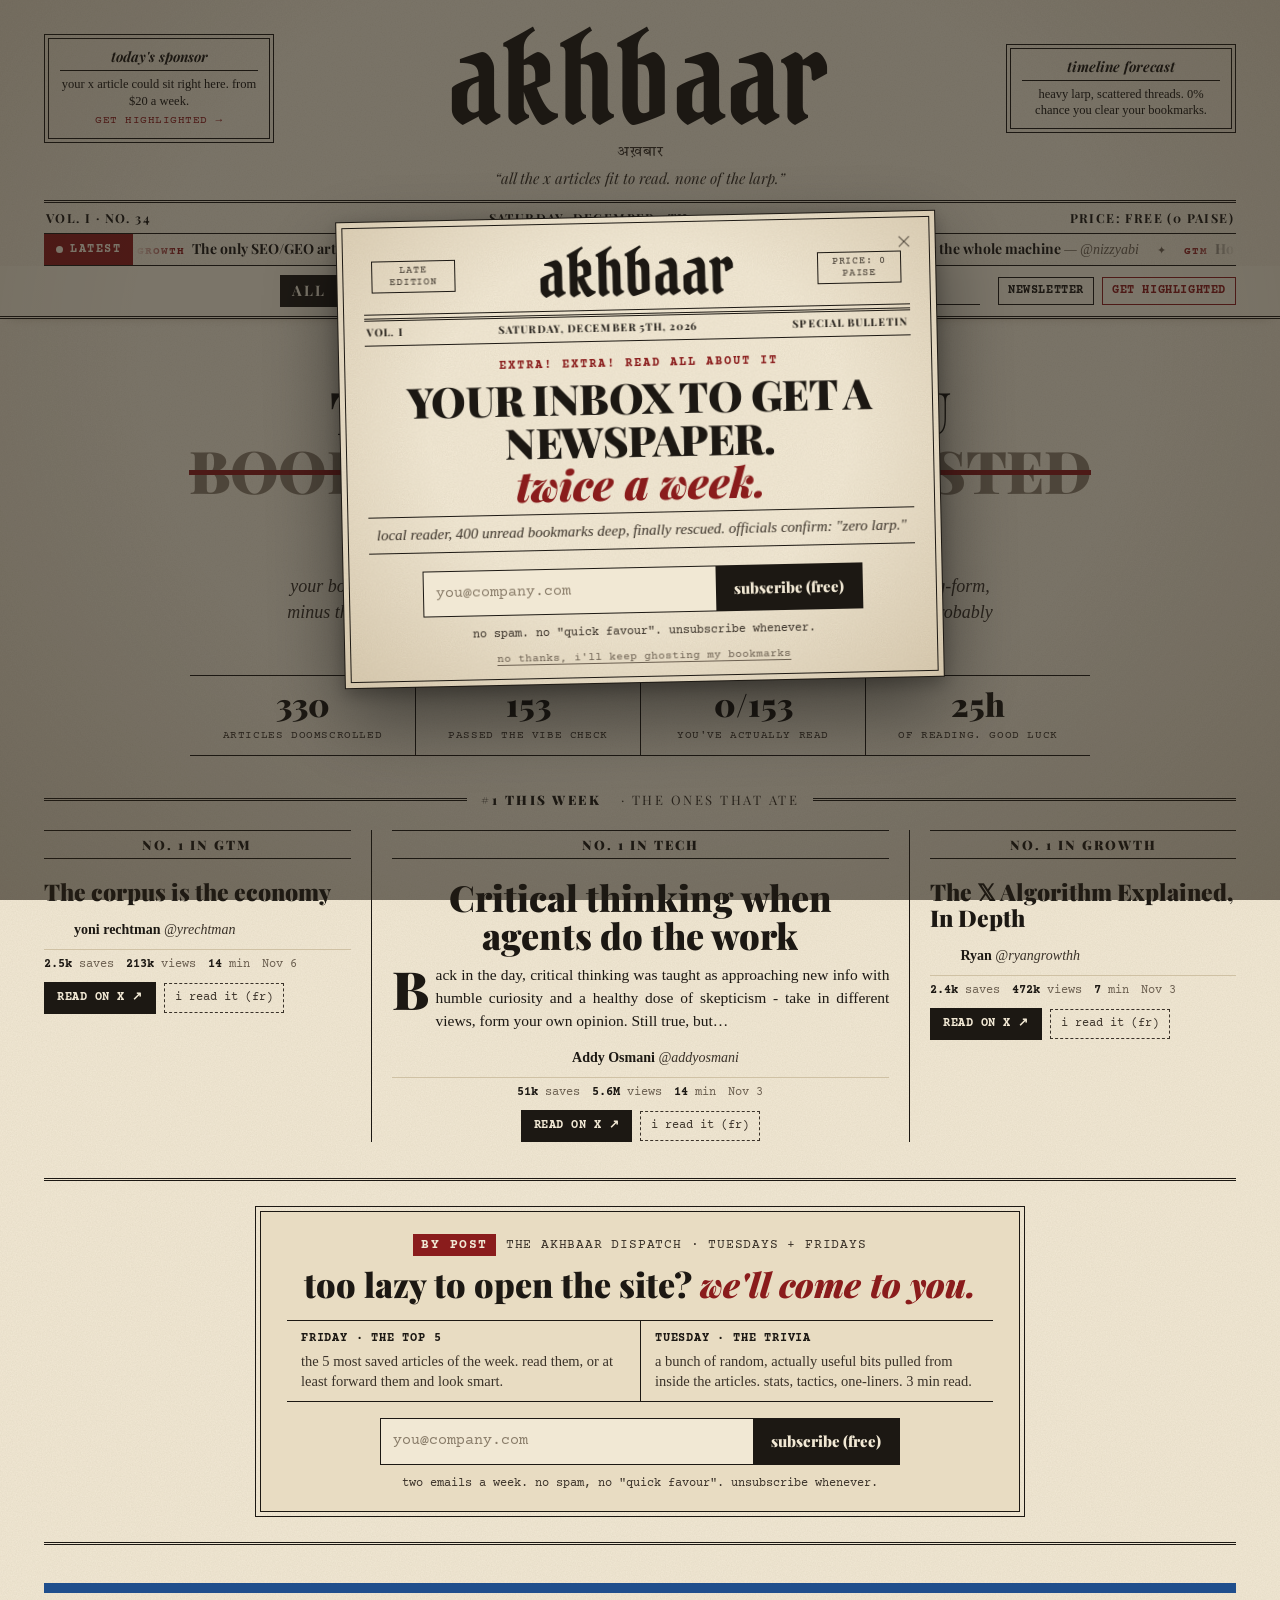
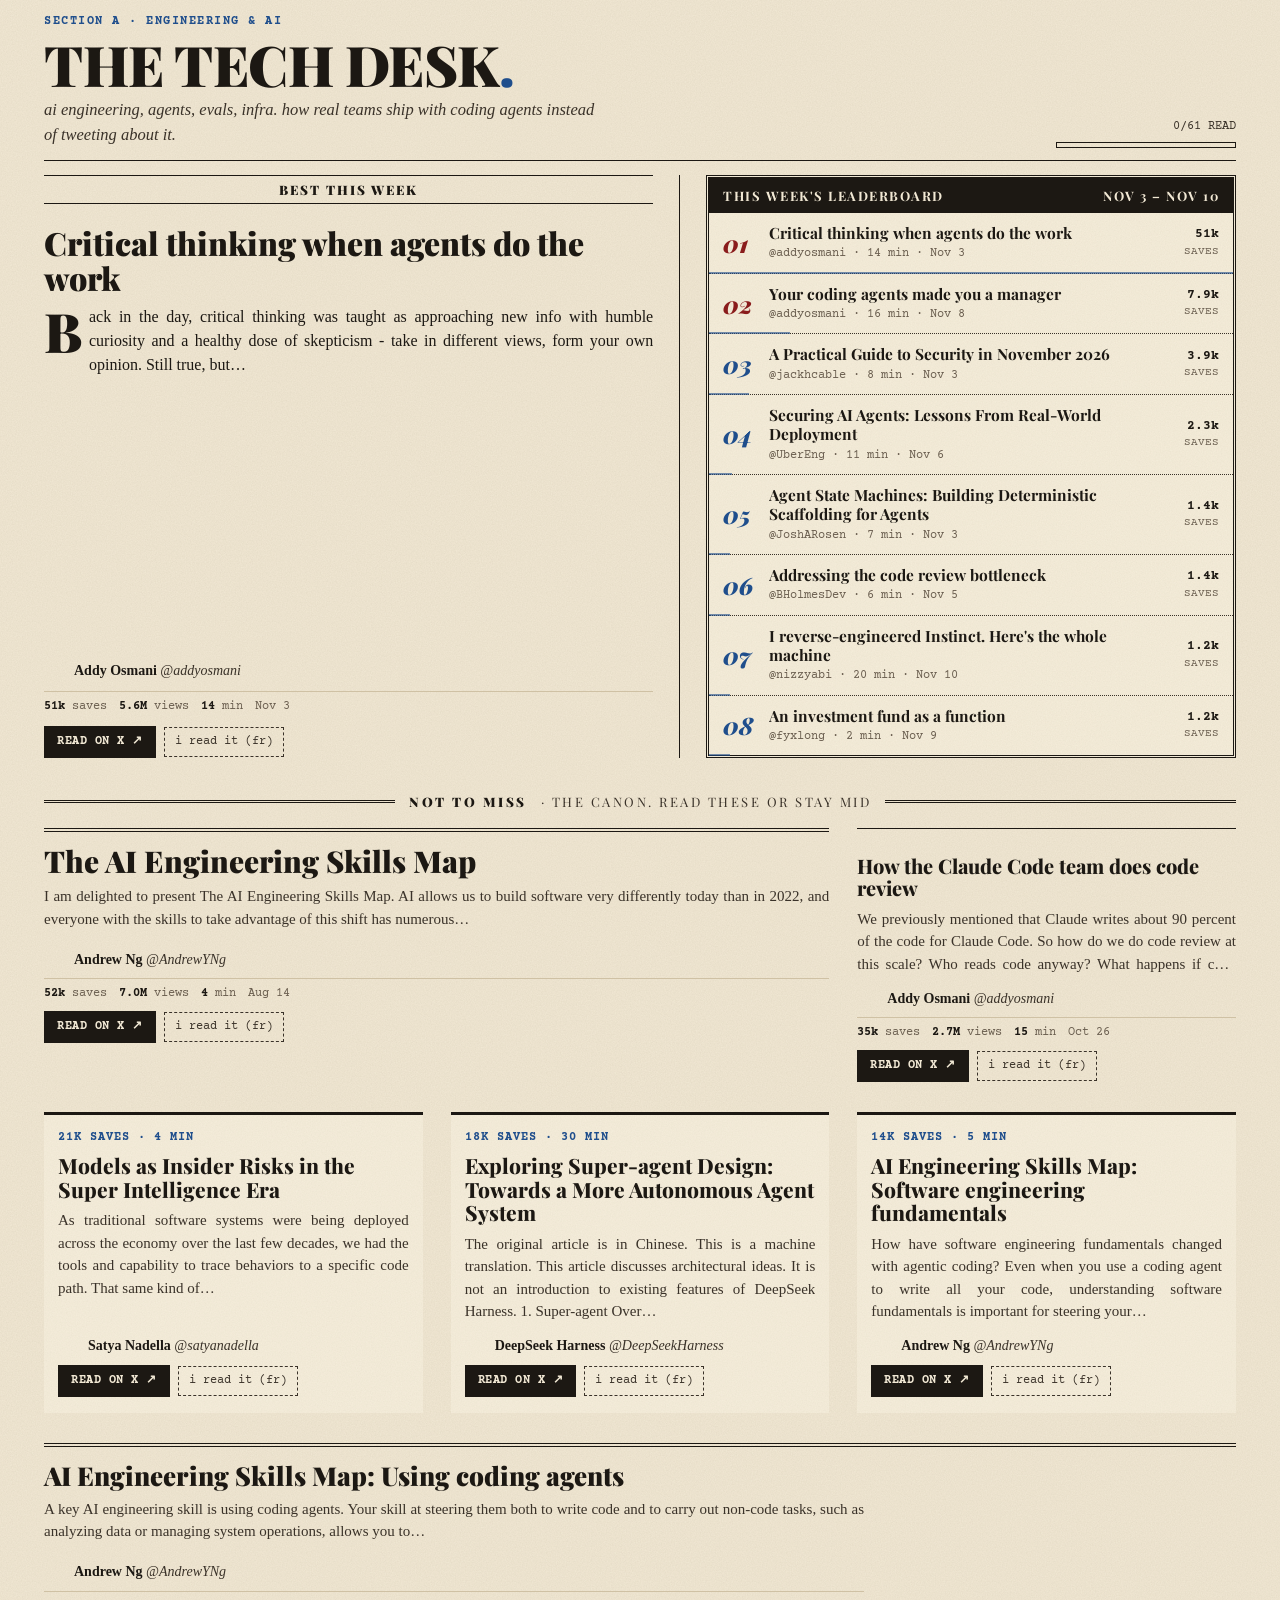
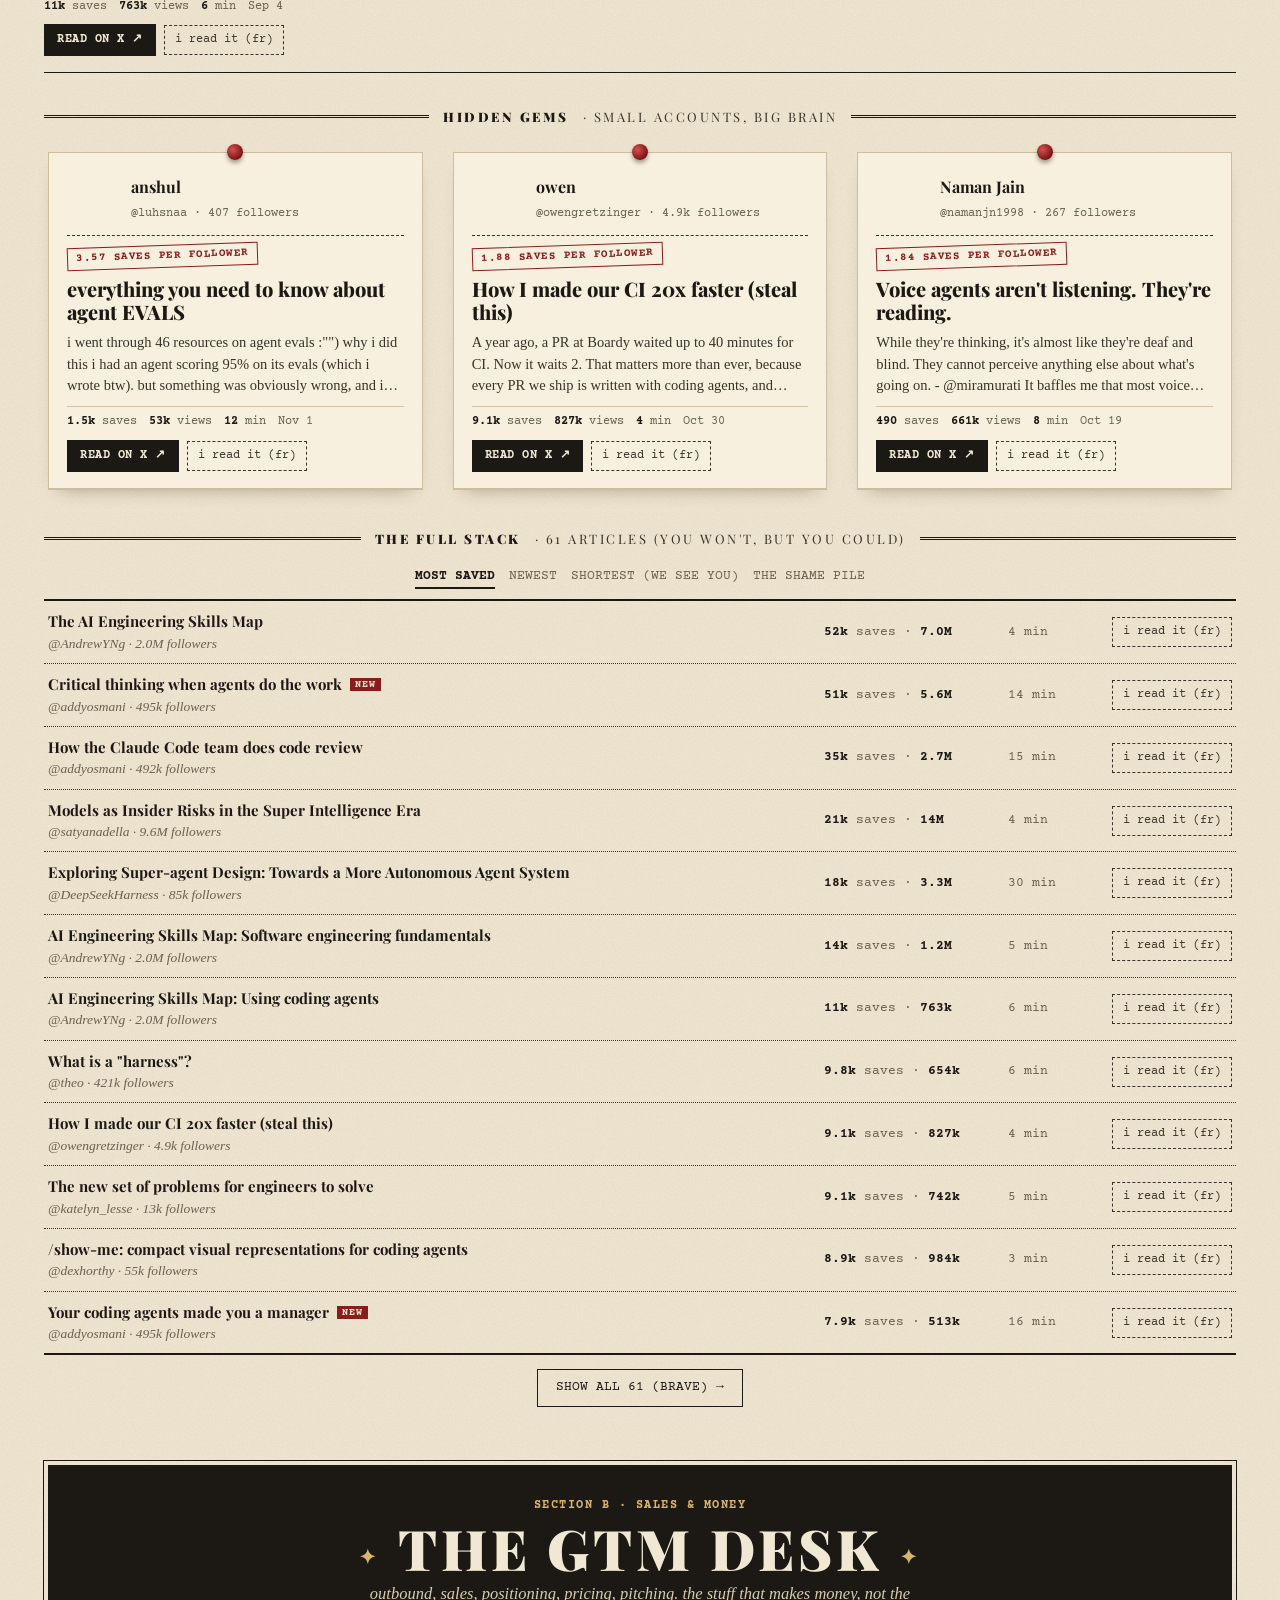
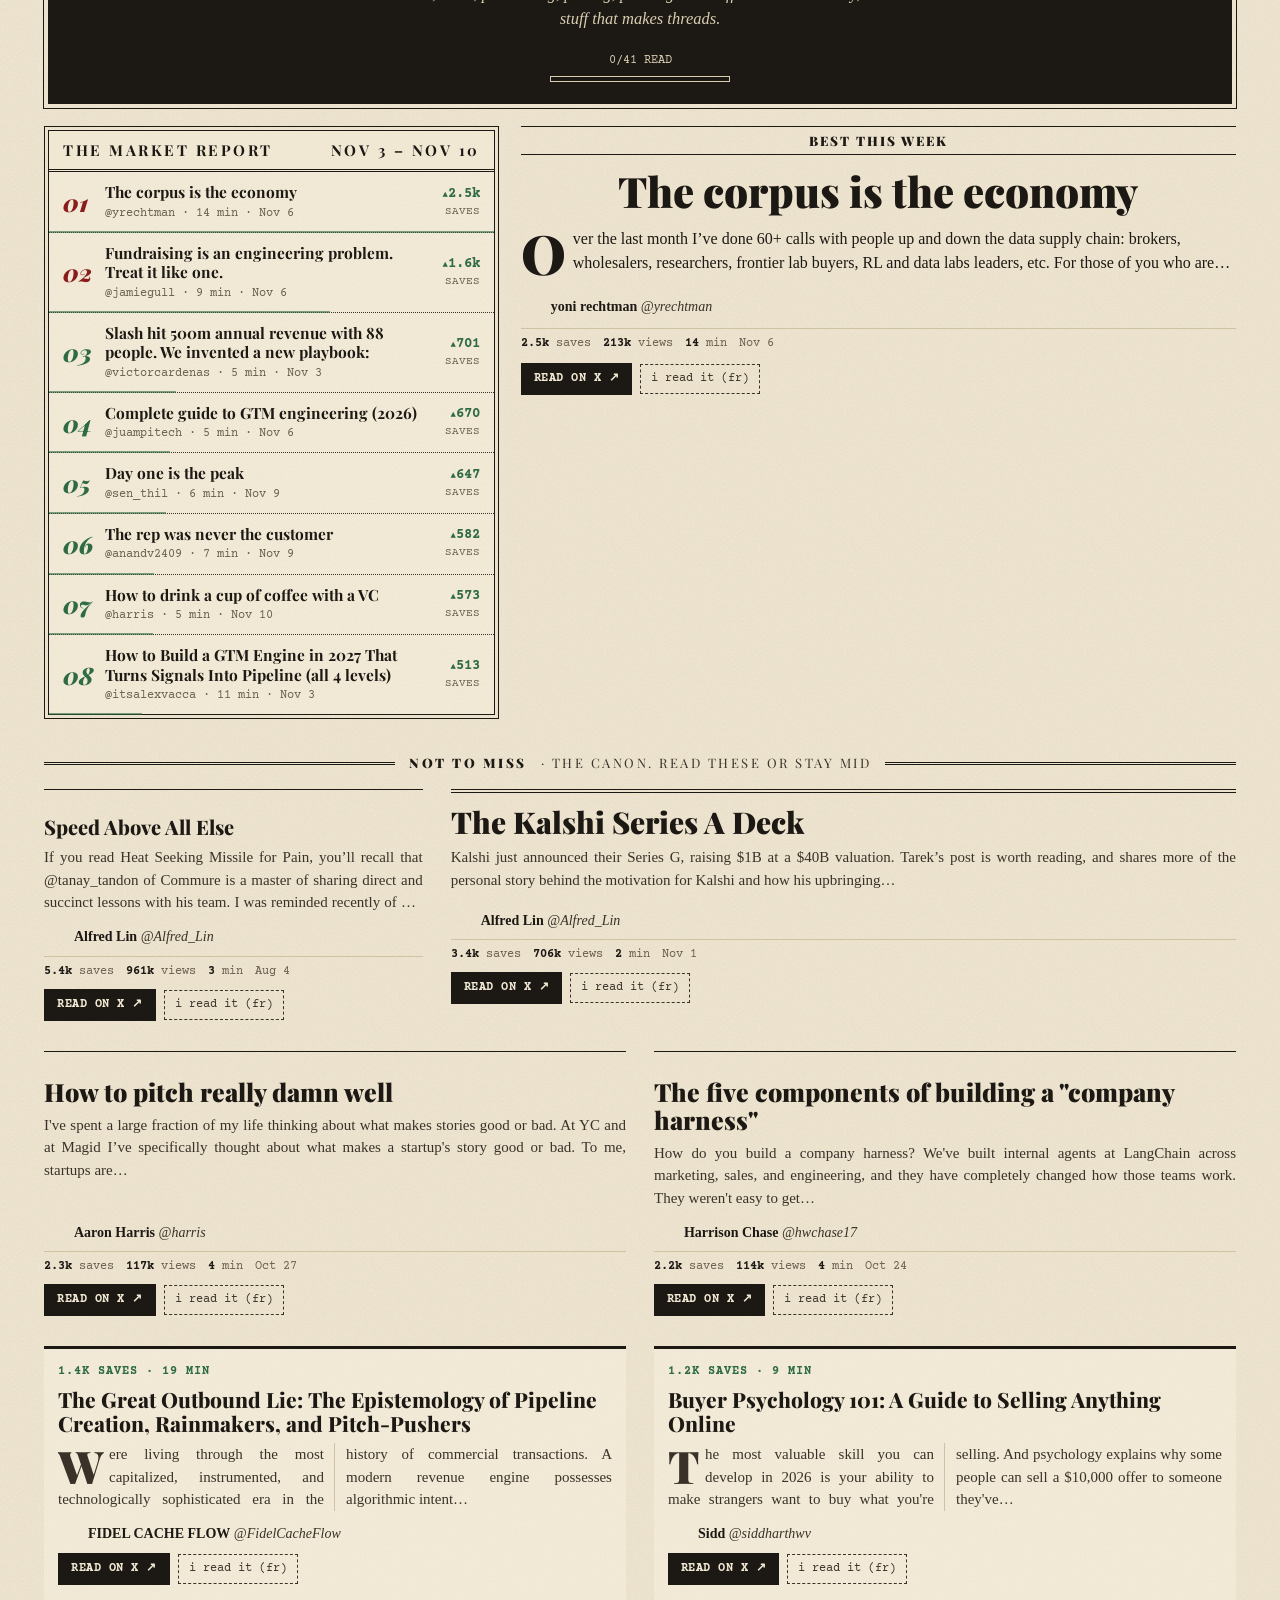
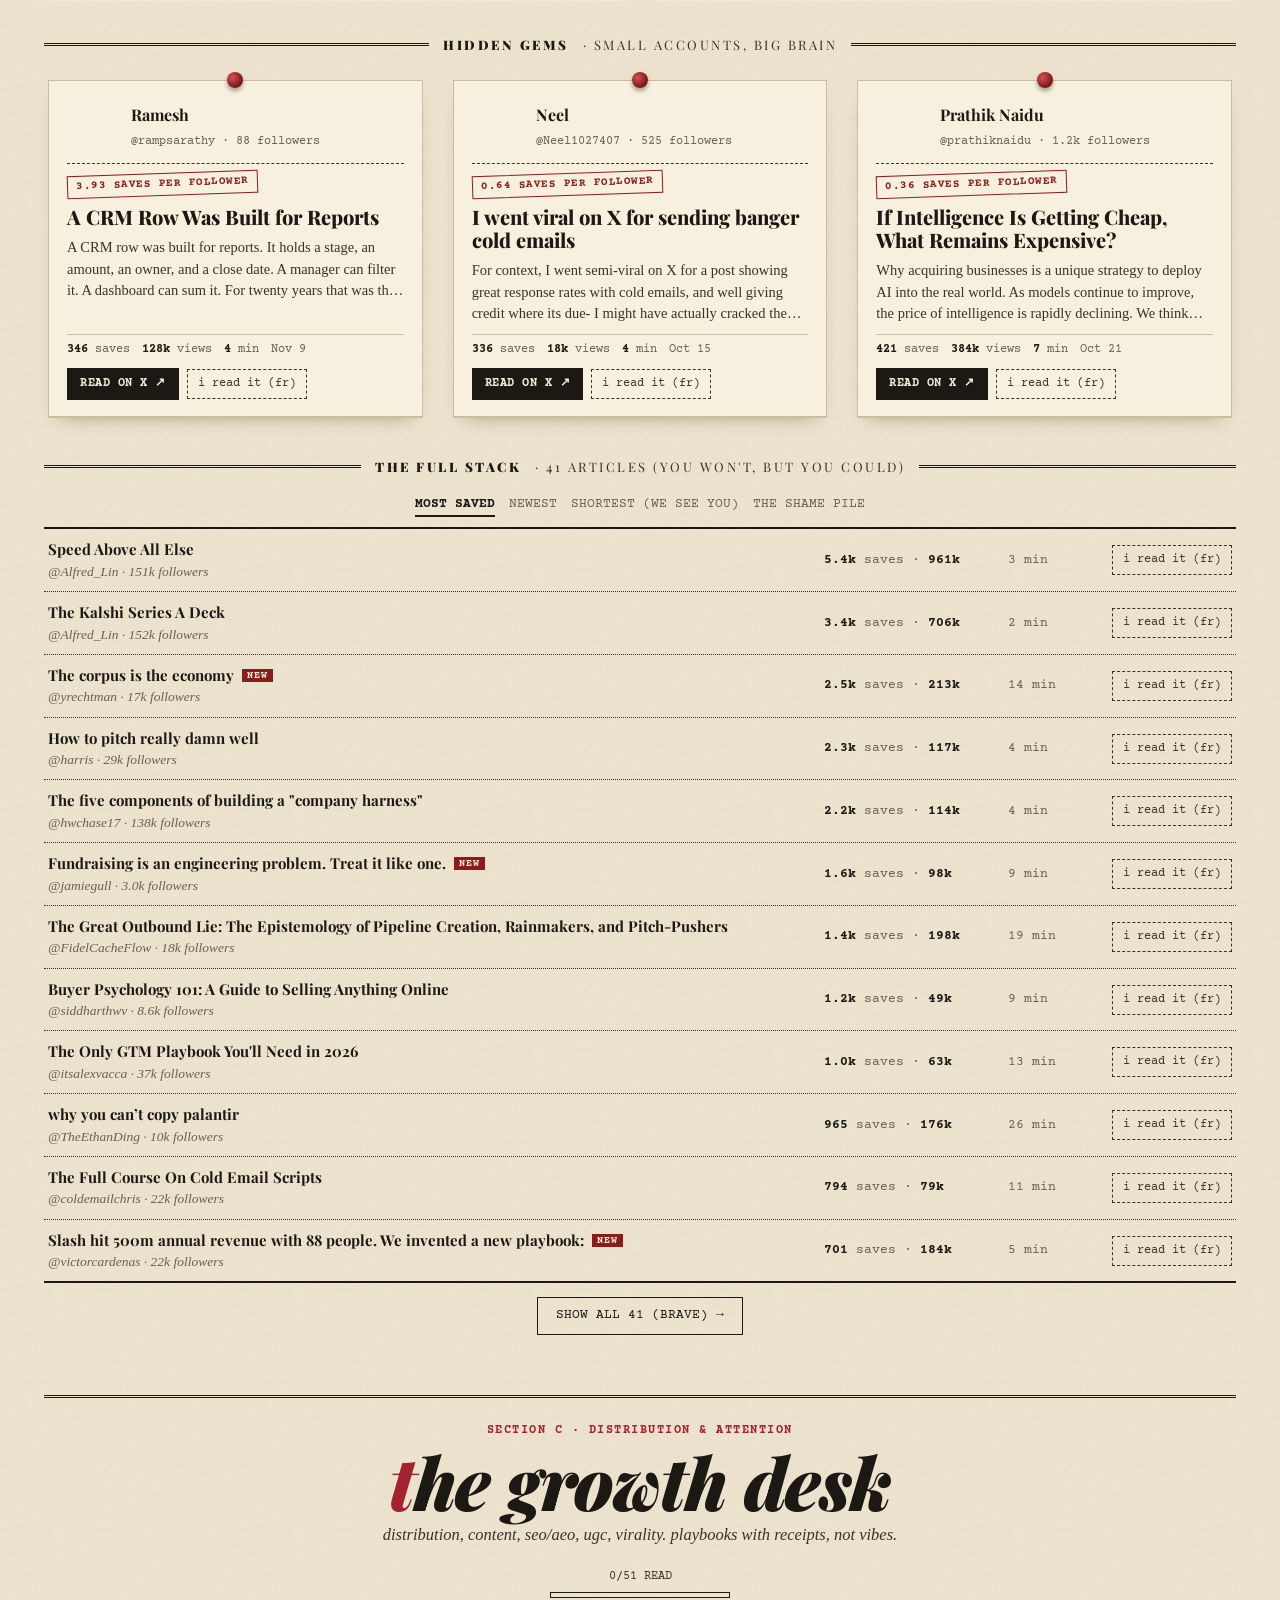
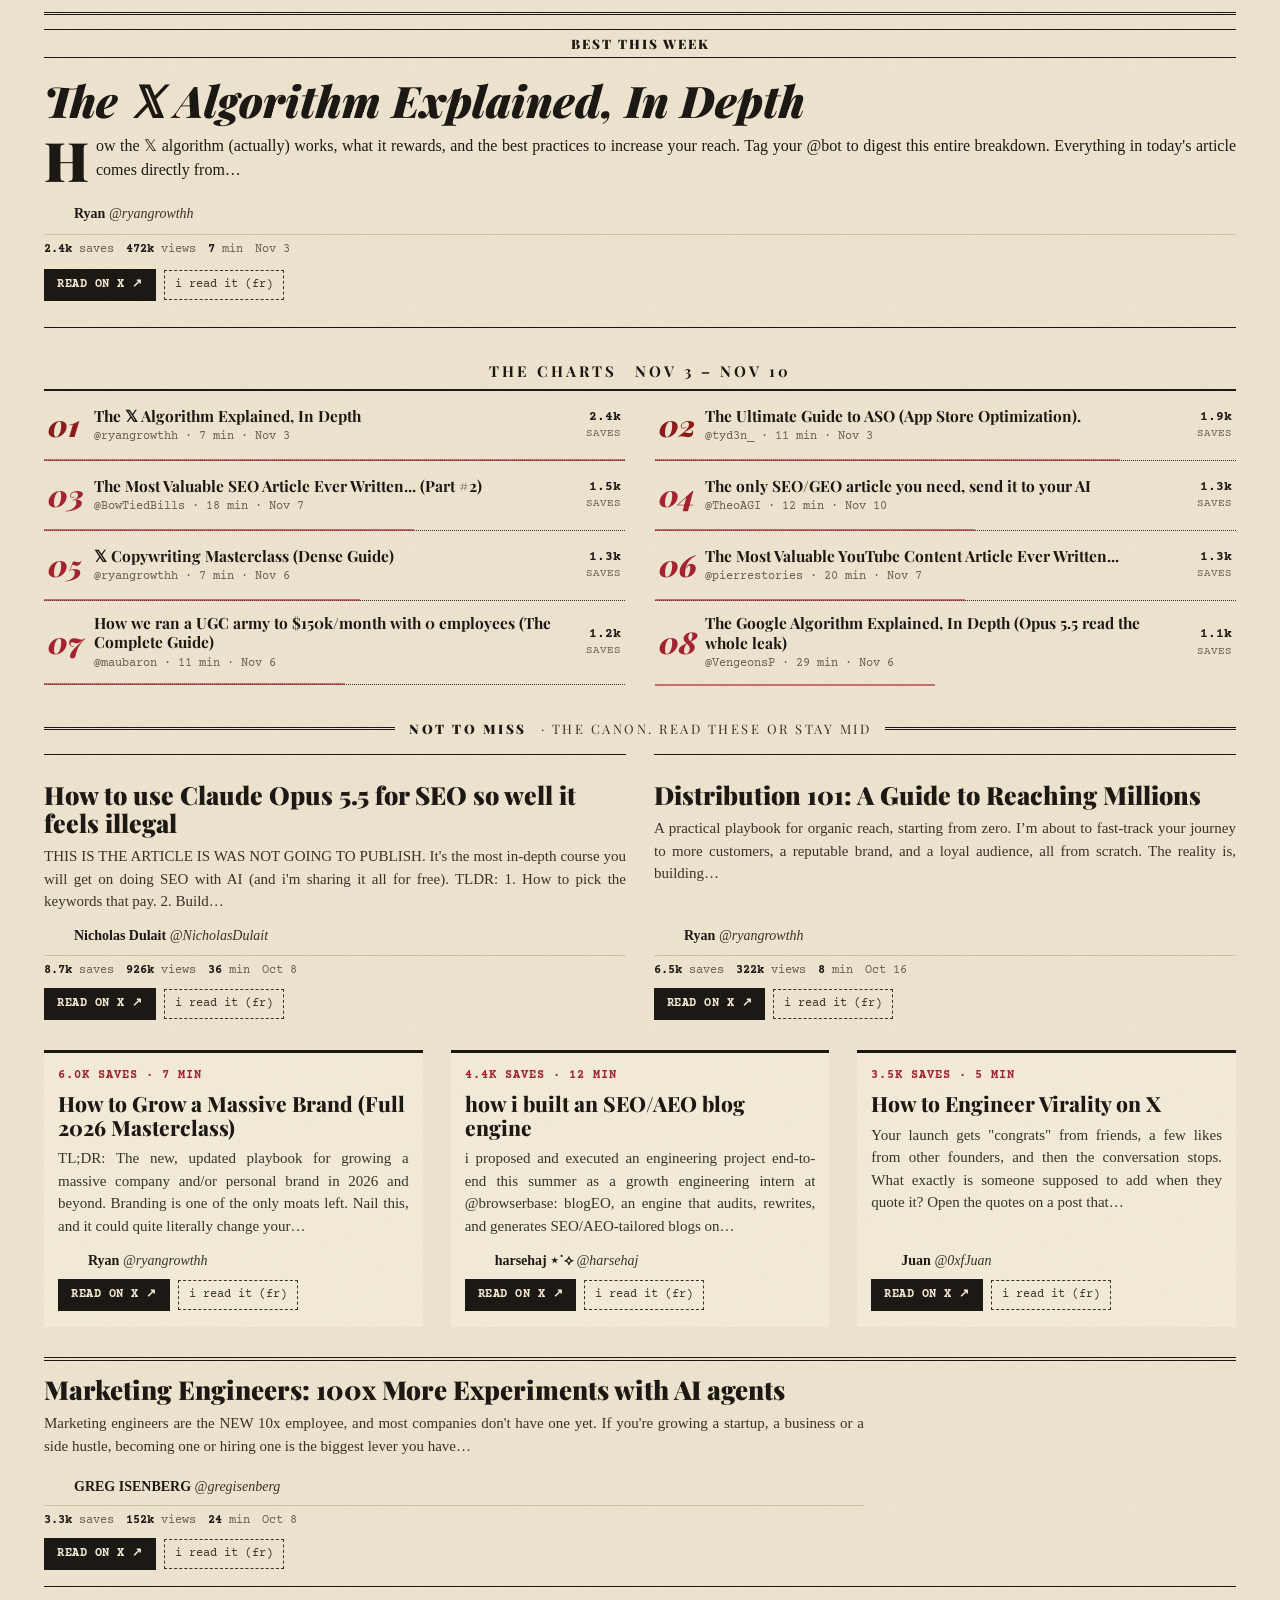
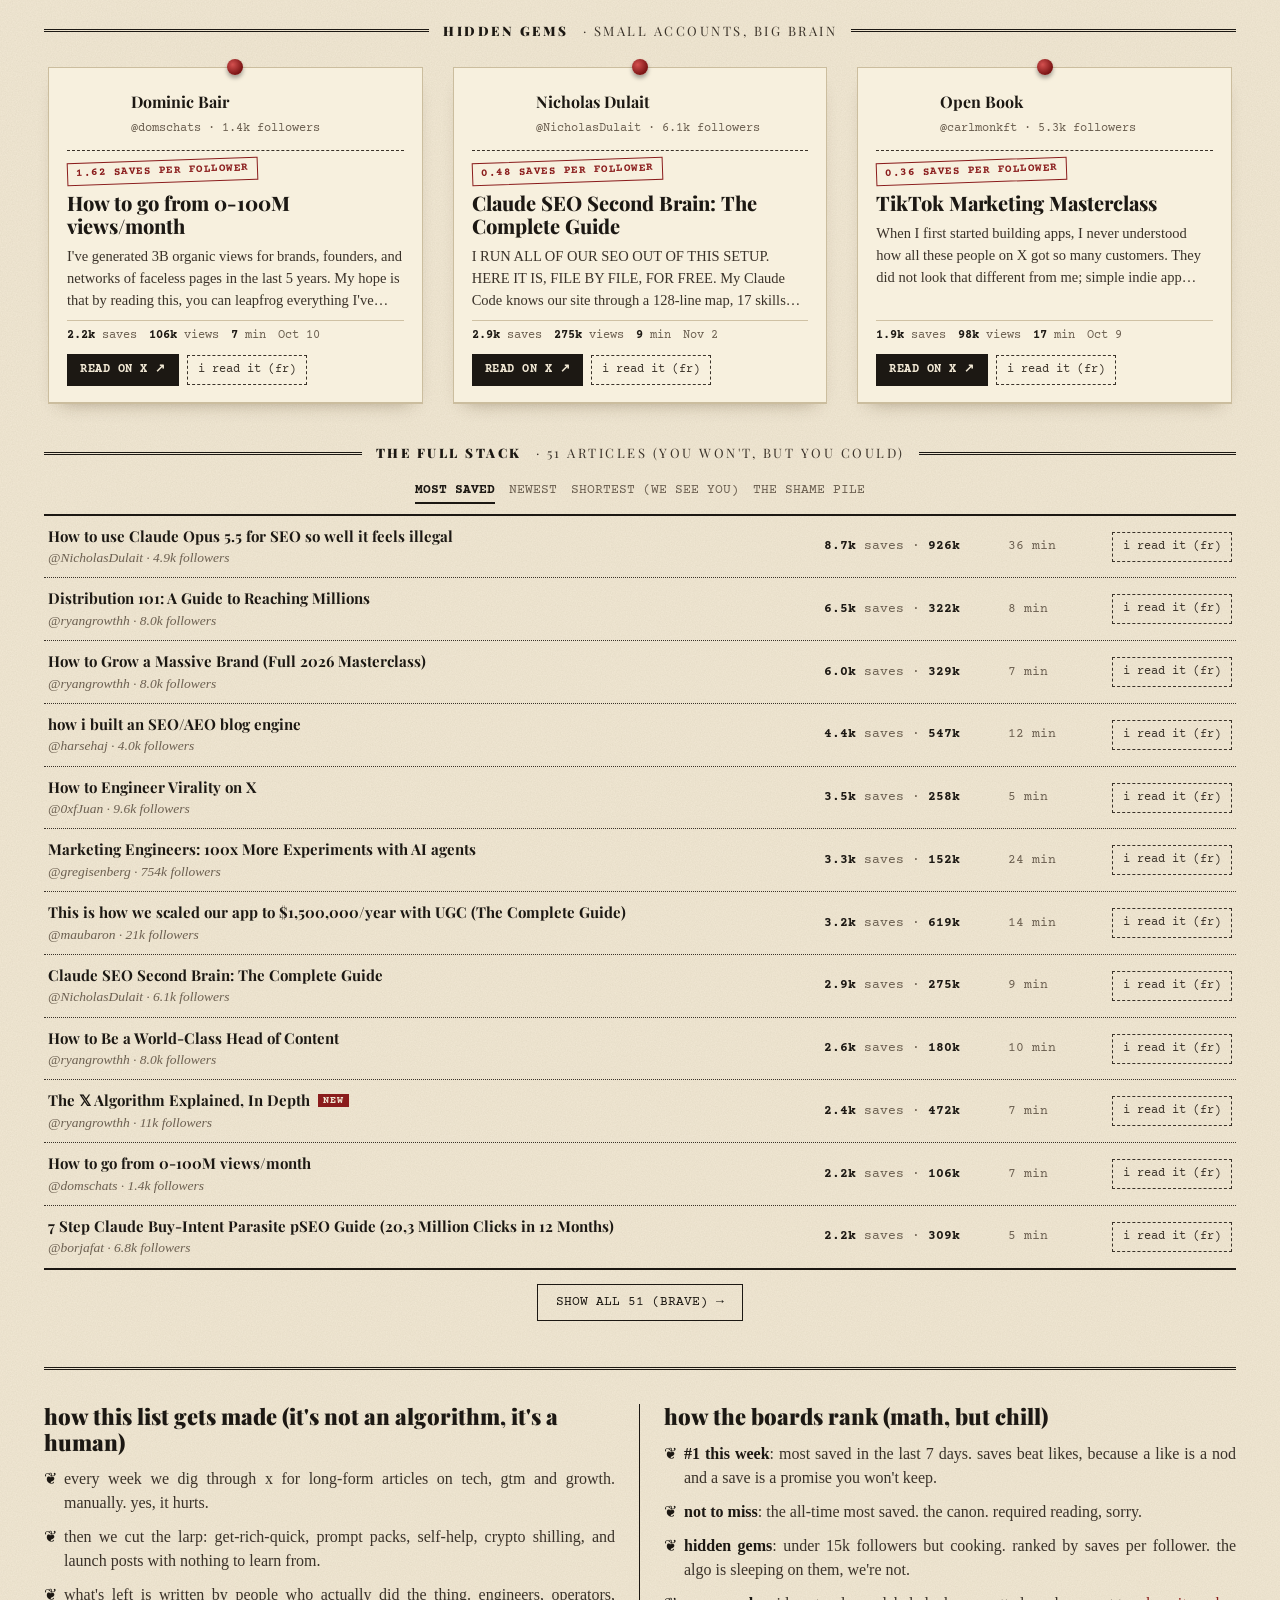
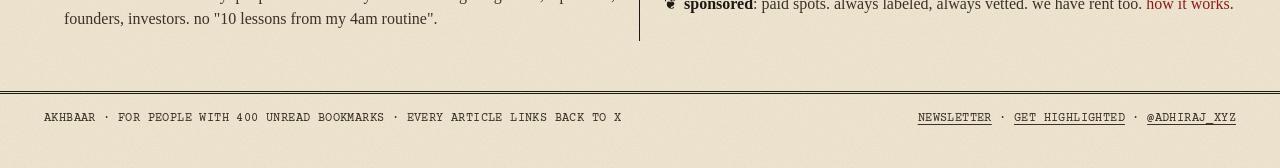
==== commit 4ac4863c: "cache-bust v4" ====
--- a/index.html
+++ b/index.html
@@ -24,7 +24,7 @@
 <link rel="preconnect" href="https://fonts.googleapis.com">
 <link rel="preconnect" href="https://fonts.gstatic.com" crossorigin>
 <link href="https://fonts.googleapis.com/css2?family=Pirata+One&family=Playfair+Display:ital,wght@0,400;0,700;0,800;0,900;1,700;1,900&family=Old+Standard+TT:ital,wght@0,400;0,700;1,400&family=Courier+Prime:wght@400;700&family=Tiro+Devanagari+Hindi&display=swap" rel="stylesheet">
-<link rel="stylesheet" href="styles.css?v=3">
+<link rel="stylesheet" href="styles.css?v=4">
 <script defer src="https://static.cloudflareinsights.com/beacon.min.js" data-cf-beacon='{"token": "a0551db1a5be459e8d3dd33f1ea72626"}'></script>
 </head>
 <body>
@@ -110,6 +110,6 @@
 var t=document.getElementById('topbar');if(t&&'IntersectionObserver'in window){var m=document.querySelector('.mast');new IntersectionObserver(function(e){t.classList.toggle('stuck',!e[0].isIntersecting)}).observe(m)}})();
 </script>
 <script src="js/home.js"></script>
-<script src="js/newsletter.js?v=3"></script>
+<script src="js/newsletter.js?v=4"></script>
 </body>
 </html>
--- a/styles.css
+++ b/styles.css
@@ -528,3 +528,5 @@
   .np-ov.in .np-pop{animation:npFade .5s ease forwards}
   @keyframes npFade{from{opacity:0}to{opacity:1;transform:rotate(-1deg)}}
 }
+.np-sign{border-top:0;margin-top:4px;padding-top:6px}
+.np-deck{text-wrap:balance}
